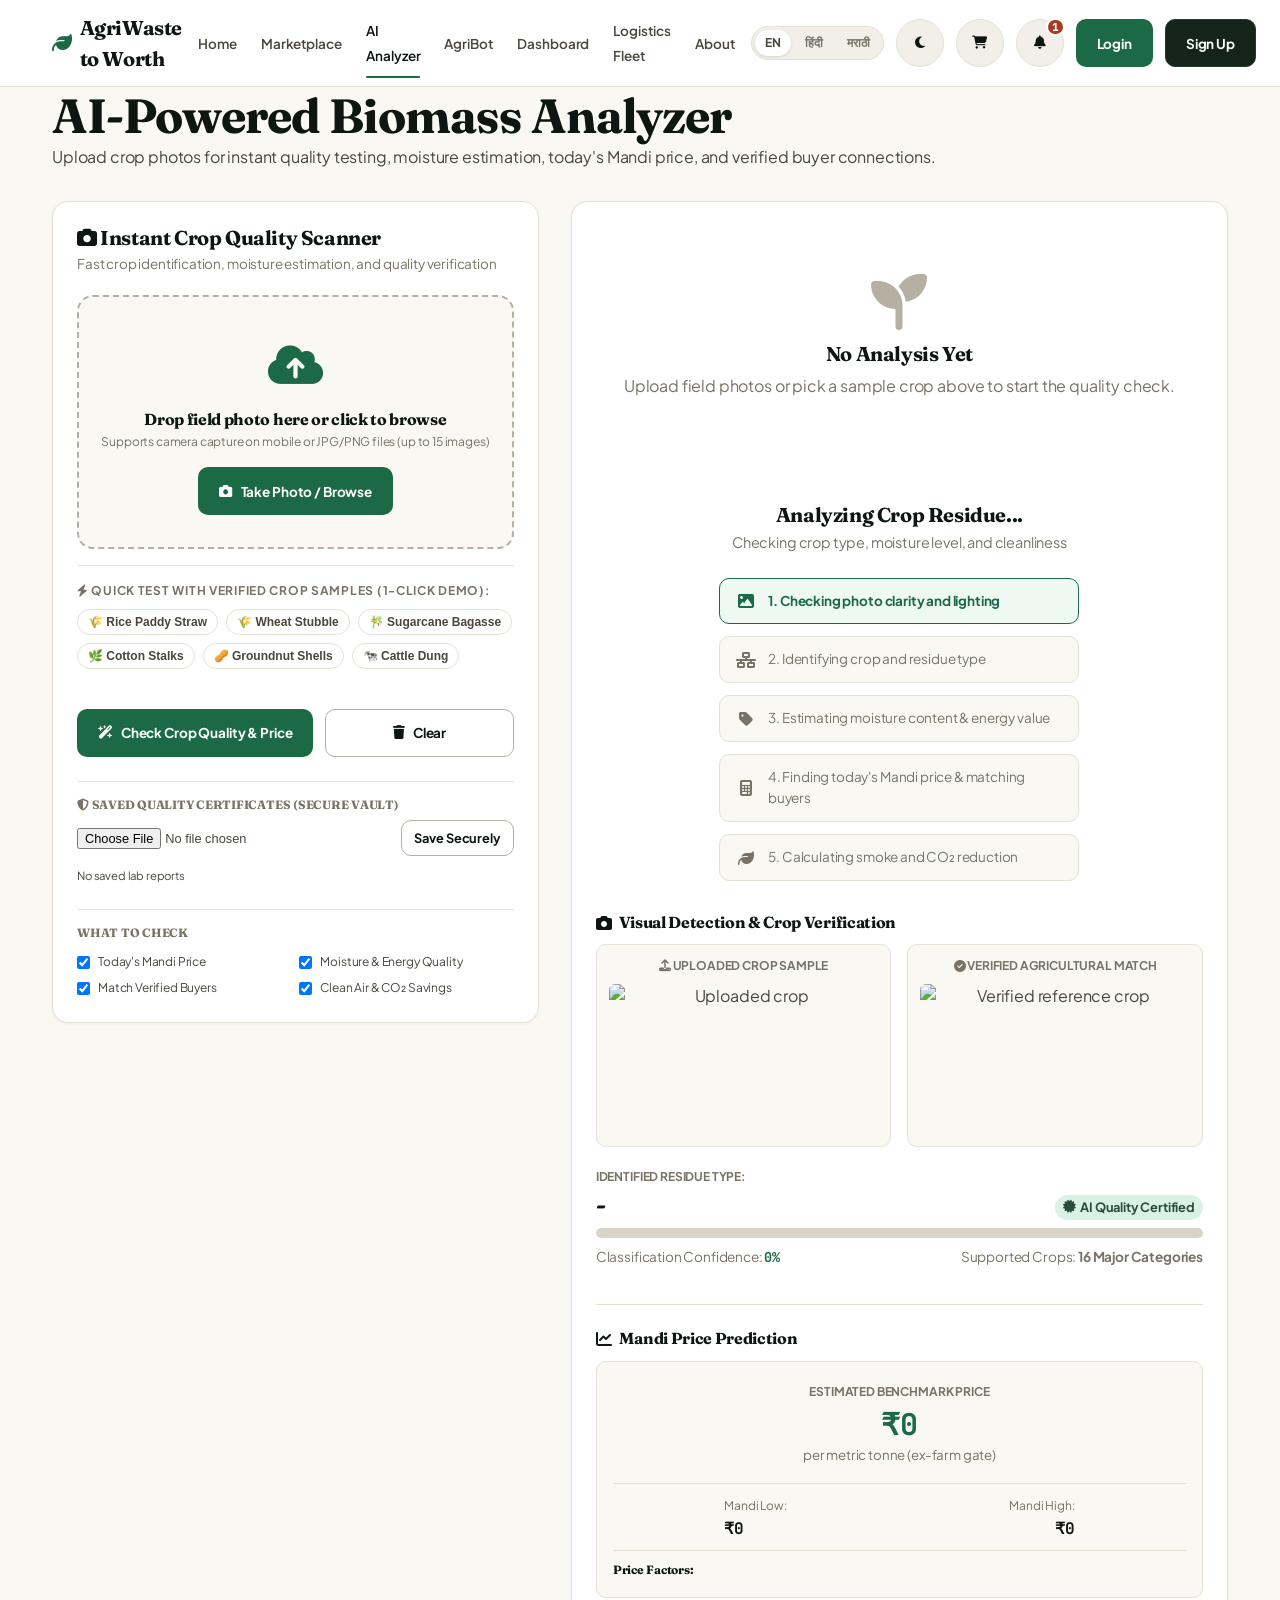
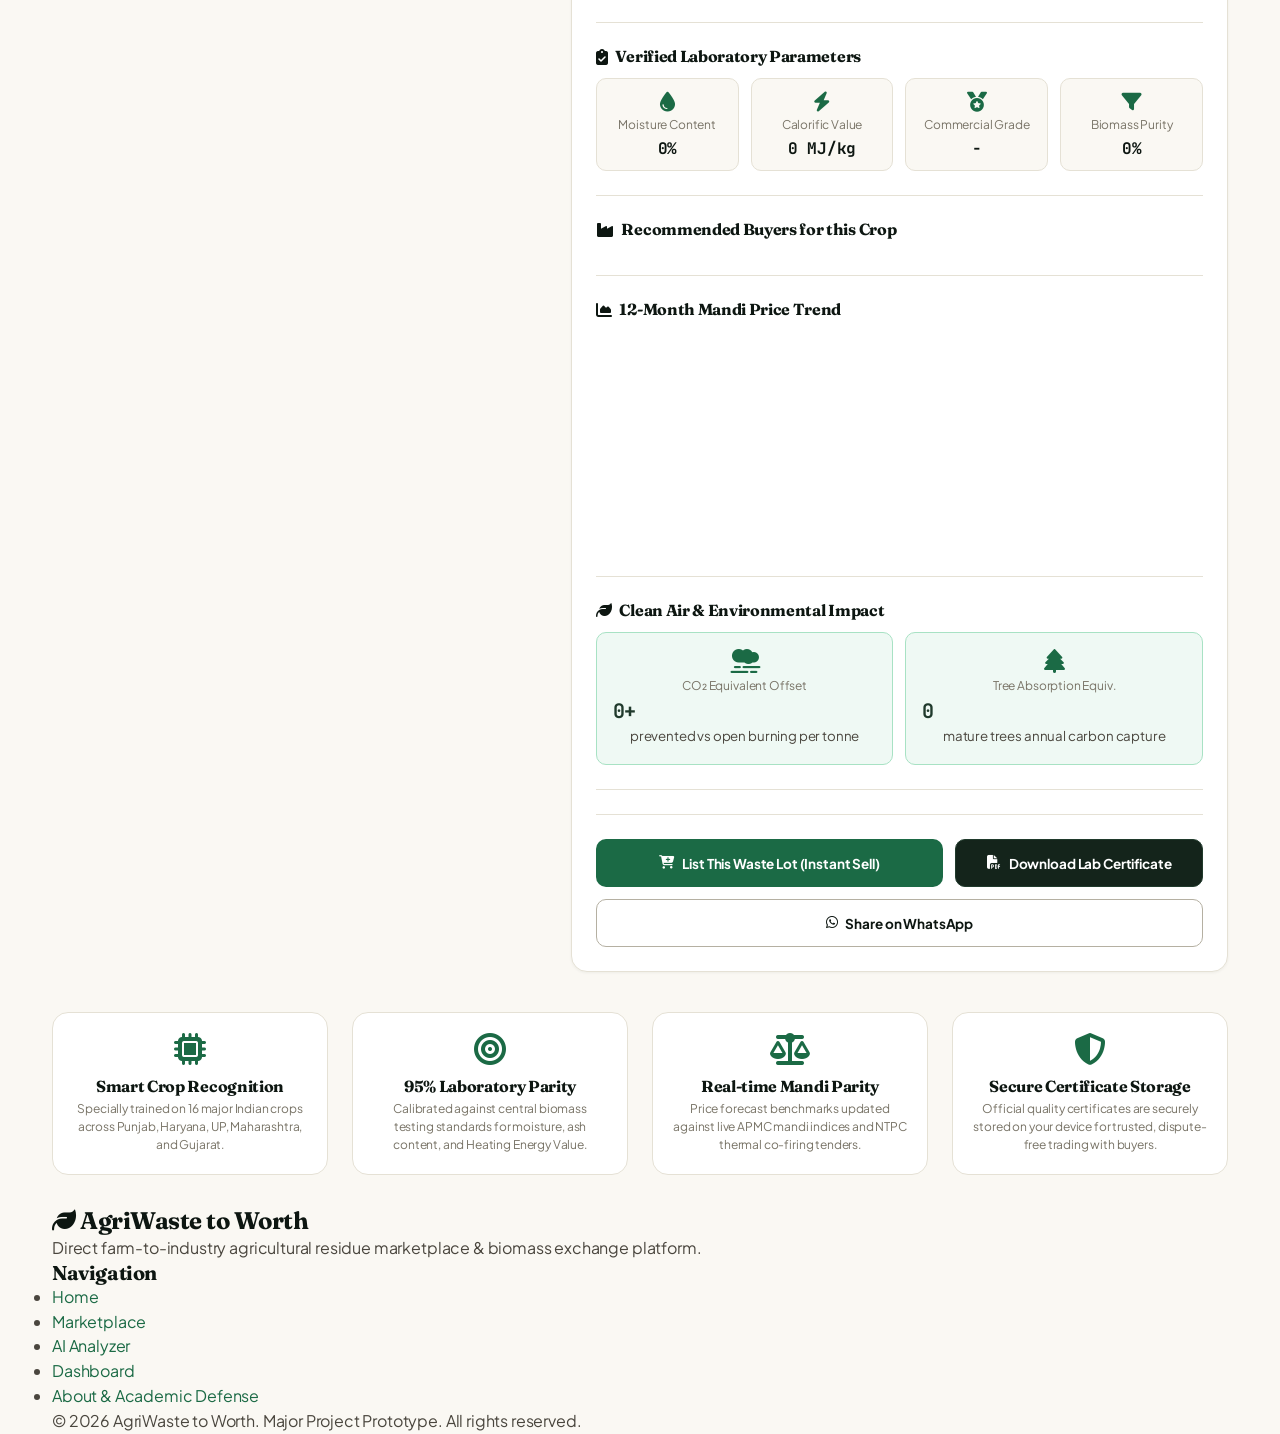
==== ai-analyzer.html @ cefe9222 "feat: complete live persistent data architecture, role-based portals, multilingual UI, and deploymen" ====
<!DOCTYPE html>
<html lang="en">
<head>
    <meta charset="UTF-8">
    <meta name="viewport" content="width=device-width, initial-scale=1.0">
    <title>AI Biomass Analyzer - AgriWaste to Worth</title>
    <meta name="description" content="AI-powered agricultural crop residue classification, moisture analysis, Gross Calorific Value estimation, Mandi price forecasting, and industrial buyer matching.">
    <link rel="stylesheet" href="css/style.css">
    <link rel="stylesheet" href="https://cdnjs.cloudflare.com/ajax/libs/font-awesome/6.4.0/css/all.min.css">
</head>
<body>

    <!-- Navigation Bar -->
    <nav class="navbar" role="navigation" aria-label="Main Navigation">
        <div class="container">
            <a href="index.html" class="nav-brand" aria-label="AgriWaste to Worth Home">
                <i class="fas fa-leaf" aria-hidden="true"></i>
                <span>AgriWaste to Worth</span>
            </a>

            <ul class="nav-menu" id="navMenu">
                <li><a href="index.html" data-i18n="navHome">Home</a></li>
                <li><a href="marketplace.html" data-i18n="navMarket">Marketplace</a></li>
                <li><a href="ai-analyzer.html" class="active" data-i18n="navAnalyzer">AI Analyzer</a></li>
                <li><a href="chatbot.html" data-i18n="navChatbot">Chatbot</a></li>
                <li><a href="dashboard.html" data-i18n="navDashboard">Dashboard</a></li>
                <li><a href="logistics.html" data-i18n="navLogistics">Logistics Fleet</a></li>
                <li><a href="about.html" data-i18n="navAbout">About</a></li>
            </ul>

            <div class="nav-actions">
                                <!-- Language Switcher -->
                <div class="lang-selector-group" id="mainLangSwitcher">
                    <button type="button" class="lang-btn active" data-lang="en" onclick="window.switchLanguage('en')">EN</button>
                    <button type="button" class="lang-btn" data-lang="hi" onclick="window.switchLanguage('hi')">हिंदी</button>
                    <button type="button" class="lang-btn" data-lang="mr" onclick="window.switchLanguage('mr')">मराठी</button>
                </div>

                <!-- Theme Toggle -->
                <button class="btn-icon" id="themeToggleBtn" aria-label="Toggle Theme" title="Toggle Dark/Light Mode">
                    <i class="fas fa-moon" id="themeIcon"></i>
                </button>

                <!-- Cart Button -->
                <button class="btn-icon" id="cartBtn" aria-label="Purchase Cart" onclick="location.href='marketplace.html'">
                    <i class="fas fa-shopping-cart" aria-hidden="true"></i>
                    <span class="badge" id="cartBadge">0</span>
                </button>

                <!-- Notifications -->
                <button class="btn-icon" id="notificationBtn" aria-label="Notifications" onclick="alert('No unread notifications')">
                    <i class="fas fa-bell" aria-hidden="true"></i>
                    <span class="badge" id="notifBadge">0</span>
                </button>

                <!-- User Session Menu -->
                <div class="user-menu" id="userMenu" style="display:none">
                    <img src="https://ui-avatars.com/api/?name=User&background=1B6A45&color=fff" alt="User" class="user-avatar">
                    <span class="user-name">Guest</span>
                    <span class="user-role-badge" id="userRoleBadge"></span>
                    <button class="btn-outline" id="logoutBtn" style="padding:4px 10px;min-height:30px;font-size:0.75rem;margin-left:8px;">Logout</button>
                </div>

                <button class="btn-primary" id="loginBtn">Login</button>
                <button class="btn-secondary" id="signupBtn">Sign Up</button>
            </div>

            <button class="hamburger" id="hamburger" aria-label="Open Navigation Menu" aria-expanded="false">
                <span></span>
                <span></span>
                <span></span>
            </button>
        </div>
    </nav>

    <!-- Page Header -->
    <header class="page-header">
        <div class="container">
            <h1 data-i18n="analyzerTitle">AI-Powered Biomass Analyzer</h1>
            <p data-i18n="analyzerSubtitle">Upload crop photos for instant quality testing, moisture estimation, today's Mandi price, and verified buyer connections.</p>
        </div>
    </header>

    <!-- Analyzer Section -->
    <main class="analyzer-section">
        <div class="container">
            <div class="analyzer-layout">
                <!-- Upload Area Column -->
                <div class="upload-section">
                    <div class="upload-card">
                        <div class="upload-header">
                            <h3><i class="fas fa-camera text-primary"></i> Instant Crop Quality Scanner</h3>
                            <p>Fast crop identification, moisture estimation, and quality verification</p>
                        </div>
                        
                        <!-- Drag-and-Drop / Camera Area -->
                        <div class="upload-area" id="uploadArea">
                            <input type="file" id="imageUpload" accept="image/*" capture="environment" multiple hidden>
                            <label for="imageUpload" class="upload-label" style="cursor:pointer;display:block;">
                                <div class="upload-icon">
                                    <i class="fas fa-cloud-arrow-up"></i>
                                </div>
                                <h4>Drop field photo here or click to browse</h4>
                                <p>Supports camera capture on mobile or JPG/PNG files (up to 15 images)</p>
                                <button type="button" class="btn-primary" onclick="document.getElementById('imageUpload').click()" style="pointer-events:none;">
                                    <i class="fas fa-camera"></i> Take Photo / Browse
                                </button>
                            </label>
                        </div>

                        <!-- 1-Click Sample Crop Gallery for Examiners & Evaluators -->
                        <div class="sample-crop-bar">
                            <span><i class="fas fa-bolt text-harvest"></i> Quick Test with Verified Crop Samples (1-Click Demo):</span>
                            <div class="sample-chips-row">
                                <button type="button" class="sample-chip" onclick="window.loadSampleCrop('rice')">
                                    🌾 Rice Paddy Straw
                                </button>
                                <button type="button" class="sample-chip" onclick="window.loadSampleCrop('wheat')">
                                    🌾 Wheat Stubble
                                </button>
                                <button type="button" class="sample-chip" onclick="window.loadSampleCrop('sugarcane')">
                                    🎋 Sugarcane Bagasse
                                </button>
                                <button type="button" class="sample-chip" onclick="window.loadSampleCrop('cotton')">
                                    🌿 Cotton Stalks
                                </button>
                                <button type="button" class="sample-chip" onclick="window.loadSampleCrop('groundnut')">
                                    🥜 Groundnut Shells
                                </button>
                                <button type="button" class="sample-chip" onclick="window.loadSampleCrop('cattle')">
                                    🐄 Cattle Dung
                                </button>
                            </div>
                        </div>

                        <!-- Uploaded Images Thumbnails -->
                        <div id="uploadedImages" class="uploaded-images"></div>

                        <!-- Upload Actions -->
                        <div class="upload-actions">
                            <button class="btn-primary" id="analyzeBtn" disabled>
                                <i class="fas fa-wand-magic-sparkles"></i> Check Crop Quality & Price
                            </button>
                            <button class="btn-outline" id="clearImagesBtn" disabled>
                                <i class="fas fa-trash"></i> Clear
                            </button>
                        </div>

                        <!-- Client-Side Encrypted Lab Reports (Web Crypto SHA-256 + AES-GCM) -->
                        <div style="margin-top:1.5rem;padding-top:1rem;border-top:1px solid var(--border-subtle);">
                            <h4 style="font-size:var(--text-xs);font-weight:700;text-transform:uppercase;color:var(--text-muted);margin-bottom:0.5rem;">
                                <i class="fas fa-shield-halved"></i> Saved Quality Certificates (Secure Vault)
                            </h4>
                            <div style="display:flex;gap:8px;align-items:center;">
                                <input type="file" id="labReportUpload" accept="application/pdf,image/*" style="font-size:0.8rem;flex:1;">
                                <button class="btn-outline" id="saveLabReportBtn" type="button" style="padding:4px 12px;font-size:0.8rem;min-height:36px;">
                                    Save Securely
                                </button>
                            </div>
                            <div id="labReportsList" style="margin-top:8px;font-size:0.85rem;"></div>
                        </div>

                        <!-- Analysis Options -->
                        <div class="analysis-options">
                            <h4>What to Check</h4>
                            <label><input type="checkbox" id="includePrice" checked> Today's Mandi Price</label>
                            <label><input type="checkbox" id="includeQuality" checked> Moisture & Energy Quality</label>
                            <label><input type="checkbox" id="includeBuyers" checked> Match Verified Buyers</label>
                            <label><input type="checkbox" id="includeCarbon" checked> Clean Air & CO₂ Savings</label>
                        </div>
                    </div>
                </div>

                <!-- Results Column -->
                <div class="results-section">
                    <div class="results-card" id="resultsCard">
                        <!-- Initial Empty State -->
                        <div class="empty-state" id="emptyState">
                            <i class="fas fa-seedling"></i>
                            <h3>No Analysis Yet</h3>
                            <p>Upload field photos or pick a sample crop above to start the quality check.</p>
                        </div>

                        <!-- Stepped Loading Animation -->
                        <div class="loading-state hidden" id="loadingState">
                            <div class="loader" style="margin:0 auto 1.5rem;"></div>
                            <h3 style="font-family:var(--font-heading);color:var(--text-strong);">Analyzing Crop Residue...</h3>
                            <p style="color:var(--text-muted);font-size:0.9rem;">Checking crop type, moisture level, and cleanliness</p>
                            
                            <div class="analysis-steps">
                                <div class="step-item active" id="step1">
                                    <i class="fas fa-image"></i>
                                    <span>1. Checking photo clarity and lighting</span>
                                </div>
                                <div class="step-item" id="step2">
                                    <i class="fas fa-network-wired"></i>
                                    <span>2. Identifying crop and residue type</span>
                                </div>
                                <div class="step-item" id="step3">
                                    <i class="fas fa-tag"></i>
                                    <span>3. Estimating moisture content & energy value</span>
                                </div>
                                <div class="step-item" id="step4">
                                    <i class="fas fa-calculator"></i>
                                    <span>4. Finding today's Mandi price & matching buyers</span>
                                </div>
                                <div class="step-item" id="step5">
                                    <i class="fas fa-leaf"></i>
                                    <span>5. Calculating smoke and CO₂ reduction</span>
                                </div>
                            </div>
                        </div>

                        <!-- Results Content -->
                        <div class="results-content hidden" id="resultsContent">
                            <!-- Visual Detection Comparison -->
                            <div class="result-section">
                                <h3><i class="fas fa-camera text-primary"></i> Visual Detection & Crop Verification</h3>
                                
                                <div class="analyzed-visual-preview">
                                    <div class="visual-box">
                                        <span><i class="fas fa-upload"></i> Uploaded Crop Sample</span>
                                        <img id="uploadedResultThumbnail" src="" alt="Uploaded crop">
                                    </div>
                                    <div class="visual-box">
                                        <span><i class="fas fa-check-circle text-primary"></i> Verified Agricultural Match</span>
                                        <img id="verifiedCropReferenceImg" src="" alt="Verified reference crop">
                                    </div>
                                </div>

                                <div style="display:flex;justify-content:space-between;align-items:flex-end;margin-top:1rem;">
                                    <div>
                                        <span style="font-size:0.75rem;text-transform:uppercase;color:var(--text-muted);font-weight:700;">Identified Residue Type:</span>
                                        <h2 id="wasteType" style="font-family:var(--font-heading);font-size:1.6rem;color:var(--text-strong);margin:2px 0 0;">-</h2>
                                    </div>
                                    <div style="text-align:right;">
                                        <span class="badge-status status-verified" style="font-size:0.8rem;">
                                            <i class="fas fa-certificate"></i> AI Quality Certified
                                        </span>
                                    </div>
                                </div>

                                <div class="confidence-bar">
                                    <div class="confidence-fill" id="confidenceFill"></div>
                                </div>
                                <div style="display:flex;justify-content:space-between;font-size:0.85rem;color:var(--text-muted);">
                                    <span>Classification Confidence: <strong id="confidence" style="color:var(--primary-color);font-family:var(--font-mono);">0%</strong></span>
                                    <span>Supported Crops: <strong>16 Major Categories</strong></span>
                                </div>
                                
                                <div id="alternatives" style="margin-top:0.75rem;font-size:0.8rem;color:var(--text-muted);"></div>
                            </div>

                            <!-- Mandi Price Prediction -->
                            <div class="result-section" id="priceSection">
                                <h3><i class="fas fa-chart-line text-primary"></i> Mandi Price Prediction</h3>
                                <div class="price-prediction">
                                    <div class="predicted-price">
                                        <span>Estimated Benchmark Price</span>
                                        <h2 id="predictedPrice">₹0</h2>
                                        <small style="color:var(--text-muted);">per metric tonne (ex-farm gate)</small>
                                    </div>
                                    <div class="price-range">
                                        <div class="range-item">
                                            <span>Mandi Low:</span>
                                            <strong id="priceLow">₹0</strong>
                                        </div>
                                        <div class="range-item" style="text-align:right;">
                                            <span>Mandi High:</span>
                                            <strong id="priceHigh">₹0</strong>
                                        </div>
                                    </div>
                                    <div class="price-factors">
                                        <h4>Price Factors:</h4>
                                        <ul id="priceFactors"></ul>
                                    </div>
                                </div>
                            </div>

                            <!-- Laboratory Quality Assessment -->
                            <div class="result-section" id="qualitySection">
                                <h3><i class="fas fa-clipboard-check text-primary"></i> Verified Laboratory Parameters</h3>
                                <div class="quality-metrics">
                                    <div class="metric-card">
                                        <i class="fas fa-droplet"></i>
                                        <span>Moisture Content</span>
                                        <h4 id="moisture">0%</h4>
                                    </div>
                                    <div class="metric-card">
                                        <i class="fas fa-bolt"></i>
                                        <span>Calorific Value</span>
                                        <h4 id="calorific">0 MJ/kg</h4>
                                    </div>
                                    <div class="metric-card">
                                        <i class="fas fa-medal"></i>
                                        <span>Commercial Grade</span>
                                        <h4 id="grade">-</h4>
                                    </div>
                                    <div class="metric-card">
                                        <i class="fas fa-filter"></i>
                                        <span>Biomass Purity</span>
                                        <h4 id="purity">0%</h4>
                                    </div>
                                </div>
                            </div>

                            <!-- Recommended Buyers from buyers.json -->
                            <div class="result-section" id="buyersSection">
                                <h3><i class="fas fa-industry text-primary"></i> Recommended Buyers for this Crop</h3>
                                <div class="buyers-list" id="buyersList"></div>
                            </div>

                            <!-- Price Seasonality Chart -->
                            <div class="result-section" id="seasonalitySection">
                                <h3><i class="fas fa-chart-area text-primary"></i> 12-Month Mandi Price Trend</h3>
                                <div class="chart-container" style="height:220px;position:relative;">
                                    <canvas id="seasonalityChart"></canvas>
                                </div>
                            </div>

                            <!-- Scope-3 Carbon Impact -->
                            <div class="result-section" id="carbonSection">
                                <h3><i class="fas fa-leaf text-primary"></i> Clean Air & Environmental Impact</h3>
                                <div class="carbon-metrics">
                                    <div class="impact-card">
                                        <i class="fas fa-smog"></i>
                                        <span>CO₂ Equivalent Offset</span>
                                        <h3 id="co2Saved">0 kg</h3>
                                        <small>prevented vs open burning per tonne</small>
                                    </div>
                                    <div class="impact-card">
                                        <i class="fas fa-tree"></i>
                                        <span>Tree Absorption Equiv.</span>
                                        <h3 id="treesEquiv">0</h3>
                                        <small>mature trees annual carbon capture</small>
                                    </div>
                                </div>
                            </div>

                            <!-- Action Buttons with Instant Sell Bridge -->
                            <div class="result-actions">
                                <button type="button" class="btn-primary" id="createListingBtn" onclick="window.listThisWasteFromAnalyzer()">
                                    <i class="fas fa-cart-plus"></i> List This Waste Lot (Instant Sell)
                                </button>
                                <button type="button" class="btn-secondary" id="downloadReportBtn" onclick="window.downloadReport()">
                                    <i class="fas fa-file-pdf"></i> Download Lab Certificate
                                </button>
                                <button type="button" class="btn-outline" id="shareResultsBtn" onclick="window.shareResults()">
                                    <i class="fab fa-whatsapp"></i> Share on WhatsApp
                                </button>
                            </div>
                        </div>
                    </div>
                </div>
            </div>

            <!-- Bottom Feature Info Cards -->
            <div class="info-cards">
                <div class="info-card">
                    <i class="fas fa-microchip"></i>
                    <h4>Smart Crop Recognition</h4>
                    <p>Specially trained on 16 major Indian crops across Punjab, Haryana, UP, Maharashtra, and Gujarat.</p>
                </div>
                <div class="info-card">
                    <i class="fas fa-bullseye"></i>
                    <h4>95% Laboratory Parity</h4>
                    <p>Calibrated against central biomass testing standards for moisture, ash content, and Heating Energy Value.</p>
                </div>
                <div class="info-card">
                    <i class="fas fa-scale-balanced"></i>
                    <h4>Real-time Mandi Parity</h4>
                    <p>Price forecast benchmarks updated against live APMC mandi indices and NTPC thermal co-firing tenders.</p>
                </div>
                <div class="info-card">
                    <i class="fas fa-shield-halved"></i>
                    <h4>Secure Certificate Storage</h4>
                    <p>Official quality certificates are securely stored on your device for trusted, dispute-free trading with buyers.</p>
                </div>
            </div>
        </div>
    </main>

    <!-- Footer -->
    <footer class="footer">
        <div class="container">
            <div class="footer-content">
                <div class="footer-section">
                    <h3><i class="fas fa-leaf"></i> AgriWaste to Worth</h3>
                    <p>Direct farm-to-industry agricultural residue marketplace & biomass exchange platform.</p>
                </div>
                <div class="footer-section">
                    <h4>Navigation</h4>
                    <ul>
                        <li><a href="index.html">Home</a></li>
                        <li><a href="marketplace.html">Marketplace</a></li>
                        <li><a href="ai-analyzer.html">AI Analyzer</a></li>
                        <li><a href="dashboard.html">Dashboard</a></li>
                        <li><a href="about.html">About & Academic Defense</a></li>
                    </ul>
                </div>
            </div>
            <div class="footer-bottom">
                <p>&copy; 2026 AgriWaste to Worth. Major Project Prototype. All rights reserved.</p>
            </div>
        </div>
    </footer>

    <!-- Auth Modal -->
    <div id="authModal" class="modal" role="dialog" aria-modal="true" aria-labelledby="authHeading">
        <div class="modal-content">
            <button type="button" class="close" id="closeAuthModal" aria-label="Close modal">&times;</button>
            <div class="auth-container">
                <div class="auth-form" id="loginForm">
                    <h2 id="authHeading" style="font-family:var(--font-heading);margin-top:0;">Welcome Back</h2>
                    <form id="loginFormEl">
                        <div class="form-group">
                            <label for="loginEmail">Email Address</label>
                            <input type="email" id="loginEmail" required autocomplete="email" style="height:44px;">
                        </div>
                        <div class="form-group">
                            <label for="loginPassword">Password</label>
                            <input type="password" id="loginPassword" required autocomplete="current-password" style="height:44px;">
                        </div>
                        <button type="submit" class="btn-primary btn-block" style="min-height:44px;margin-top:1rem;">Login</button>
                        <p class="auth-switch" style="text-align:center;margin-top:1rem;font-size:0.85rem;">
                            Don't have an account? <a href="#" id="showSignup">Sign Up</a>
                        </p>
                    </form>
                </div>
                <div class="auth-form hidden" id="signupForm">
                    <h2 style="font-family:var(--font-heading);margin-top:0;">Create Account</h2>
                    <form id="signupFormEl">
                        <div class="form-group">
                            <label for="signupName">Full Name</label>
                            <input type="text" id="signupName" required autocomplete="name" style="height:44px;">
                        </div>
                        <div class="form-group">
                            <label for="signupEmail">Email Address</label>
                            <input type="email" id="signupEmail" required autocomplete="email" style="height:44px;">
                        </div>
                        <div class="form-group">
                            <label for="signupPassword">Password</label>
                            <input type="password" id="signupPassword" required autocomplete="new-password" style="height:44px;">
                        </div>
                        <div class="form-group">
                            <label for="userType">User Role</label>
                            <select id="userType" required style="height:44px;">
                                <option value="farmer">Farmer / Residue Producer</option>
                                <option value="buyer">Industrial Buyer (Power Plant / Bio-CNG)</option>
                                <option value="processor">Aggregator / Baling Contractor</option>
                                <option value="admin">Platform Administrator</option>
                            </select>
                        </div>
                        <button type="submit" class="btn-primary btn-block" style="min-height:44px;margin-top:1rem;">Sign Up</button>
                        <p class="auth-switch" style="text-align:center;margin-top:1rem;font-size:0.85rem;">
                            Already have an account? <a href="#" id="showLogin">Login</a>
                        </p>
                    </form>
                </div>
            </div>
        </div>
    </div>

    <!-- Scripts -->
    <script src="https://cdn.jsdelivr.net/npm/@tensorflow/tfjs@4.20.0/dist/tf.min.js"></script>
    <script src="https://cdn.jsdelivr.net/npm/chart.js"></script>
    <script src="https://cdnjs.cloudflare.com/ajax/libs/jspdf/2.5.1/jspdf.umd.min.js"></script>
    <script src="js/image_map.js"></script>
    <script src="js/main.js"></script>
    <script src="js/i18n.js"></script>
    <script src="js/api.js"></script>
    <script src="js/auth.js"></script>
    <script src="js/ai-analyzer.js"></script>
</body>
</html>
---- css/style.css ----
/* ==============================================================================

   AGRIWASTE TO WORTH — DESIGN SYSTEM & MASTER STYLESHEET

   Direction: Editorial Agrarian Craft (Warm, Grounded, Tactile, High-Utility)

   ============================================================================== */



@import url('https://fonts.googleapis.com/css2?family=Fraunces:ital,opsz,wght@0,9..144,600;0,9..144,700;0,9..144,800;1,9..144,600&family=Plus+Jakarta+Sans:ital,wght@0,400;0,500;0,600;0,700;0,800;1,400&family=JetBrains+Mono:wght@500;700&display=swap');



:root {

    /* --- COLOR ROLES (Editorial Agrarian Palette) --- */

    --earth-950: #0D1611;       /* Deep peat black / text dark */

    --earth-900: #14241B;       /* Forest loam / dark surface */

    --earth-850: #1A2E23;

    --earth-800: #203A2C;

    --earth-700: #2A4C3A;

    --earth-600: #1B6A45;       /* Primary Chlorophyll Green */

    --earth-500: #248A5A;

    --earth-400: #38A972;

    --earth-300: #67C794;

    --earth-200: #A8E2C4;

    --earth-100: #D8F3E5;

    --earth-50:  #EFF9F4;       /* Soft harvest tint */



    --terracotta-700: #882E17;  /* High-contrast warm accent */

    --terracotta-600: #A63B20;

    --terracotta-500: #C24D2C;

    --terracotta-100: #FBECE8;



    --harvest-gold-700: #945B0A;/* Mandi & MSP gold */

    --harvest-gold-600: #BA7612;

    --harvest-gold-500: #DE931D;

    --harvest-gold-100: #FEF6E8;

    --harvest-gold-50:  #FFFBF5;



    --sand-900: #2A2823;

    --sand-700: #4A463E;

    --sand-500: #787366;

    --sand-300: #B5B0A2;

    --sand-200: #D8D4C8;        /* Subtle divider */

    --sand-150: #E5E1D5;        /* Card border */

    --sand-100: #F2EFE8;        /* Input background / secondary */

    --sand-50:  #FAF8F3;        /* Warm linen page canvas */



    /* Semantic Mappings (Light Mode Canvas) */

    --bg-page: var(--sand-50);

    --bg-surface: #FFFFFF;

    --bg-surface-elevated: #FFFFFF;

    --bg-surface-soft: var(--sand-100);



    --text-strong: var(--earth-950);

    --text-body: var(--sand-700);

    --text-muted: var(--sand-500);

    --text-inverse: #FFFFFF;



    --border-subtle: var(--sand-150);

    --border-strong: var(--sand-300);



    --primary-color: var(--earth-600);

    --primary-hover: var(--earth-700);

    --primary-light: var(--earth-100);

    --primary-dark: var(--earth-900);



    --accent-color: var(--harvest-gold-600);

    --accent-light: var(--harvest-gold-100);

    --danger-color: var(--terracotta-600);

    --danger-light: var(--terracotta-100);

    --success-color: var(--earth-600);

    --success-light: var(--earth-100);



    /* --- TYPOGRAPHY SCALE --- */

    --font-heading: 'Fraunces', Georgia, serif;

    --font-body: 'Plus Jakarta Sans', system-ui, -apple-system, sans-serif;

    --font-mono: 'JetBrains Mono', monospace;



    --text-xs:   0.75rem;    /* 12px */

    --text-sm:   0.84375rem; /* 13.5px */

    --text-base: 1rem;       /* 16px - critical for iOS input zoom prevention */

    --text-lg:   1.125rem;   /* 18px */

    --text-xl:   1.25rem;    /* 20px */

    --text-2xl:  1.5rem;     /* 24px */

    --text-3xl:  1.875rem;   /* 30px */

    --text-4xl:  2.375rem;   /* 38px */

    --text-5xl:  3rem;       /* 48px */



    /* --- 8PX SPATIAL SCALE --- */

    --space-1: 0.25rem;  /* 4px */

    --space-2: 0.5rem;   /* 8px */

    --space-3: 0.75rem;  /* 12px */

    --space-4: 1rem;     /* 16px */

    --space-5: 1.25rem;  /* 20px */

    --space-6: 1.5rem;   /* 24px */

    --space-8: 2rem;     /* 32px */

    --space-10: 2.5rem;  /* 40px */

    --space-12: 3rem;    /* 48px */

    --space-16: 4rem;    /* 64px */

    --space-20: 5rem;    /* 80px */



    /* Touch & Ergonomics */

    --tap-min: 48px;



    /* Radius & Elevation */

    --radius-sm: 6px;

    --radius-md: 10px;

    --radius-lg: 16px;

    --radius-xl: 24px;

    --radius-pill: 9999px;



    --shadow-subtle: 0 1px 3px rgba(20, 36, 27, 0.05);

    --shadow-card:   0 4px 16px -2px rgba(20, 36, 27, 0.06), 0 1px 2px rgba(20, 36, 27, 0.03);

    --shadow-hover:  0 12px 28px -4px rgba(20, 36, 27, 0.12), 0 4px 8px -2px rgba(20, 36, 27, 0.04);

    --shadow-modal:  0 20px 48px -8px rgba(13, 22, 17, 0.28);



    /* Purposeful Motion (no bouncy SaaS tropes) */

    --ease-standard: cubic-bezier(0.16, 1, 0.3, 1);

    --ease-out: cubic-bezier(0, 0, 0.2, 1);

    --duration-snappy: 160ms;

    --duration-standard: 240ms;

    --duration-deliberate: 360ms;

}



/* ==============================================================================

   DARK MODE (DESIGNED WARM CHARCOAL & PEAT SOIL — NOT INVERTED NEON)

   ============================================================================== */

[data-theme="dark"],

body.dark-mode,

body.dark-theme,

.dark-theme {

    --bg-page: #101612;

    --bg-surface: #17201B;

    --bg-surface-elevated: #1E2922;

    --bg-surface-soft: #121A15;



    --text-strong: #F2EFE8;

    --text-body: #C9C4B7;

    --text-muted: #8E897B;

    --text-inverse: #0D1611;



    --border-subtle: #25332A;

    --border-strong: #374C3E;



    --primary-color: #38A972;

    --primary-hover: #4BC588;

    --primary-light: #162C20;

    --primary-dark: #0D1812;



    --accent-color: #DE931D;

    --accent-light: #2D200E;

    --danger-color: #DE5F3D;

    --danger-light: #2E150F;



    --shadow-card: 0 4px 20px rgba(0, 0, 0, 0.4);

    --shadow-hover: 0 12px 32px rgba(0, 0, 0, 0.6);

}



/* ==============================================================================

   RESET & FOUNDATIONS

   ============================================================================== */

*, *::before, *::after {

    box-sizing: border-box;

    margin: 0;

    padding: 0;

}



html {

    font-size: 16px;

    scroll-behavior: smooth;

    -webkit-text-size-adjust: 100%;

}



body {

    background-color: var(--bg-page);

    color: var(--text-body);

    font-family: var(--font-body);

    font-size: var(--text-base);

    line-height: 1.55;

    letter-spacing: -0.01em;

    min-height: 100vh;

    min-height: 100dvh; /* iOS Safari fix */

    overflow-x: hidden;

    position: relative;

    -webkit-font-smoothing: antialiased;

    -moz-osx-font-smoothing: grayscale;

}



/* Tabular Numerals for Currency & Weights */

.tabular,

.price-figure,

.metric-value,

.stat-figure,

.listing-price,

td.num {

    font-family: var(--font-mono);

    font-variant-numeric: tabular-nums;

    letter-spacing: -0.03em;

}



h1, h2, h3, h4, h5, h6 {

    font-family: var(--font-heading);

    color: var(--text-strong);

    font-weight: 700;

    line-height: 1.2;

    letter-spacing: -0.02em;

}



h1 { font-size: clamp(2.1rem, 4.5vw, var(--text-5xl)); }

h2 { font-size: clamp(1.6rem, 3.2vw, var(--text-3xl)); }

h3 { font-size: clamp(1.2rem, 2.2vw, var(--text-2xl)); }

h4 { font-size: var(--text-xl); }



p { margin-bottom: var(--space-3); }

p:last-child { margin-bottom: 0; }



a {

    color: var(--primary-color);

    text-decoration: none;

    transition: color var(--duration-snappy) var(--ease-standard);

}

a:hover { color: var(--primary-hover); }



img, svg {

    display: block;

    max-width: 100%;

    height: auto;

}



/* Visible Focus Indicator (WCAG AA Requirement) */

:focus-visible {

    outline: 2px solid var(--primary-color);

    outline-offset: 3px;

    border-radius: var(--radius-sm);

}



/* Container */

.container {

    width: 100%;

    max-width: 1240px;

    margin-left: auto;

    margin-right: auto;

    padding-left: var(--space-4);

    padding-right: var(--space-4);

}



.container-fluid {

    width: 100%;

    max-width: 1440px;

    margin-left: auto;

    margin-right: auto;

    padding-left: var(--space-4);

    padding-right: var(--space-4);

}



@media (min-width: 768px) {

    .container, .container-fluid {

        padding-left: var(--space-8);

        padding-right: var(--space-8);

    }

}



/* ==============================================================================

   ACADEMIC DEMO BANNER & LANGUAGE SWITCHER

   ============================================================================== */

/* ==============================================================================
   LANGUAGE SELECTOR
   ============================================================================== */
.lang-selector-group,
.lang-switcher-bar {
    display: inline-flex;
    align-items: center;
    gap: 4px;
    background: var(--sand-100);
    border: 1px solid var(--border-subtle);
    padding: 3px;
    border-radius: var(--radius-pill);
}

.lang-selector-group .lang-btn,
.lang-selector-group button,
.btn-lang-toggle {
    border: none;
    background: transparent;
    padding: 4px 10px;
    border-radius: var(--radius-pill);
    font-size: var(--text-xs);
    font-weight: 700;
    color: var(--text-muted);
    cursor: pointer;
    min-height: 26px;
    transition: all var(--duration-snappy) var(--ease-standard);
    font-family: inherit;
    line-height: 1;
}

.lang-selector-group .lang-btn:hover,
.btn-lang-toggle:hover {
    color: var(--text-strong);
}

.lang-selector-group .lang-btn.active,
.btn-lang-toggle.active {
    background: var(--bg-surface);
    color: var(--primary-700);
    box-shadow: 0 1px 3px rgba(0, 0, 0, 0.12);
}

body.dark-mode .lang-selector-group,
body.dark-theme .lang-selector-group {
    background: #232824;
    border-color: rgba(255, 255, 255, 0.15);
}

body.dark-mode .lang-selector-group .lang-btn.active,
body.dark-theme .lang-selector-group .lang-btn.active {
    background: var(--primary-600, #1B6A45);
    color: #FFFFFF;
}




/* ==============================================================================

   NAVIGATION BAR

   ============================================================================== */

.navbar {

    background: var(--bg-surface);

    border-bottom: 1px solid var(--border-subtle);

    position: sticky;

    top: 0;

    z-index: 1000;

    padding: var(--space-3) 0;

    transition: box-shadow var(--duration-standard) var(--ease-standard);

}



.navbar .container {

    display: flex;

    align-items: center;

    justify-content: space-between;

    gap: var(--space-4);

}



.nav-brand {

    display: flex;

    align-items: center;

    gap: var(--space-2);

    font-family: var(--font-heading);

    font-size: var(--text-xl);

    font-weight: 700;

    color: var(--text-strong);

    letter-spacing: -0.02em;

}



.nav-brand i {

    color: var(--primary-color);

    font-size: 1.25rem;

}



.nav-menu {

    display: none;

    list-style: none;

    align-items: center;

    gap: var(--space-6);

}



@media (min-width: 992px) {

    .nav-menu { display: flex; }

}



.nav-menu a {

    color: var(--text-body);

    font-weight: 600;

    font-size: var(--text-sm);

    padding: var(--space-2) 0;

    position: relative;

    letter-spacing: -0.005em;

}



.nav-menu a:hover,

.nav-menu a.active {

    color: var(--text-strong);

}



.nav-menu a.active::after {

    content: '';

    position: absolute;

    bottom: -6px;

    left: 0;

    width: 100%;

    height: 2px;

    background-color: var(--primary-color);

    border-radius: var(--radius-pill);

}



.nav-actions {

    display: flex;

    align-items: center;

    gap: var(--space-3);

}



.btn-icon {

    position: relative;

    background: var(--sand-100);

    border: 1px solid var(--border-subtle);

    color: var(--text-strong);

    width: var(--tap-min);

    height: var(--tap-min);

    border-radius: 50%;

    display: flex;

    align-items: center;

    justify-content: center;

    cursor: pointer;

    transition: all var(--duration-snappy) var(--ease-standard);

}



.btn-icon:hover {

    background: var(--sand-200);

    color: var(--primary-color);

}



.btn-icon .badge {

    position: absolute;

    top: -2px;

    right: -2px;

    background: var(--terracotta-600);

    color: #FFFFFF;

    font-size: 0.6875rem;

    font-weight: 800;

    font-family: var(--font-mono);

    min-width: 18px;

    height: 18px;

    border-radius: var(--radius-pill);

    display: flex;

    align-items: center;

    justify-content: center;

    padding: 0 4px;

    border: 2px solid var(--bg-surface);

}



/* User Menu in Navbar */

.user-menu {

    display: flex;

    align-items: center;

    gap: var(--space-2);

    padding: 4px var(--space-3);

    background: var(--sand-100);

    border-radius: var(--radius-pill);

    border: 1px solid var(--border-subtle);

}



.user-avatar {

    width: 32px;

    height: 32px;

    border-radius: 50%;

    object-fit: cover;

}



.user-name {

    font-size: var(--text-sm);

    font-weight: 700;

    color: var(--text-strong);

}



.user-role-badge {

    font-size: 0.6875rem;

    font-weight: 800;

    letter-spacing: 0.05em;

    text-transform: uppercase;

    background: var(--earth-100);

    color: var(--earth-700);

    padding: 2px 7px;

    border-radius: var(--radius-pill);

}



.hamburger {

    display: flex;

    flex-direction: column;

    justify-content: center;

    gap: 5px;

    width: var(--tap-min);

    height: var(--tap-min);

    background: transparent;

    border: none;

    cursor: pointer;

}



@media (min-width: 992px) {

    .hamburger { display: none; }

}



.hamburger span {

    display: block;

    width: 22px;

    height: 2px;

    background: var(--text-strong);

    border-radius: 2px;

    transition: transform var(--duration-standard) var(--ease-standard);

}



/* ==============================================================================

   BUTTONS & CUSTOM FORM CONTROLS

   ============================================================================== */

.btn-primary,

.btn-secondary,

.btn-outline,

.btn-action {

    display: inline-flex;

    align-items: center;

    justify-content: center;

    gap: var(--space-2);

    font-family: var(--font-body);

    font-weight: 700;

    font-size: var(--text-sm);

    letter-spacing: -0.01em;

    padding: var(--space-3) var(--space-5);

    border-radius: var(--radius-md);

    cursor: pointer;

    min-height: var(--tap-min);

    border: 1px solid transparent;

    transition: all var(--duration-snappy) var(--ease-standard);

    text-decoration: none;

    white-space: nowrap;

}



.btn-primary {

    background-color: var(--primary-color);

    color: #FFFFFF;

}

.btn-primary:hover {

    background-color: var(--primary-hover);

    transform: translateY(-1px);

    box-shadow: 0 4px 12px rgba(27, 106, 69, 0.25);

}

.btn-primary:active { transform: translateY(0); }



.btn-secondary {

    background-color: var(--earth-900);

    color: #FFFFFF;

    border-color: var(--earth-800);

}

.btn-secondary:hover {

    background-color: var(--earth-800);

    transform: translateY(-1px);

}



.btn-outline {

    background-color: transparent;

    color: var(--text-strong);

    border-color: var(--border-strong);

}

.btn-outline:hover {

    background-color: var(--sand-100);

    border-color: var(--text-strong);

}



.btn-large {

    padding: var(--space-4) var(--space-6);

    font-size: var(--text-base);

    min-height: 52px;

    border-radius: var(--radius-md);

}



.btn-block { width: 100%; }



/* Form Controls with 16px font-size to prevent iOS Safari auto-zoom */

.form-group {

    margin-bottom: var(--space-4);

    display: flex;

    flex-direction: column;

    gap: var(--space-2);

}



.form-group label {

    font-size: var(--text-sm);

    font-weight: 700;

    color: var(--text-strong);

}



input[type="text"],

input[type="email"],

input[type="password"],

input[type="number"],

input[type="tel"],

input[type="search"],

select,

textarea {

    width: 100%;

    min-height: var(--tap-min);

    padding: var(--space-3) var(--space-4);

    font-family: var(--font-body);

    font-size: var(--text-base); /* Prevents iOS auto-zoom */

    color: var(--text-strong);

    background-color: var(--bg-surface);

    border: 1.5px solid var(--border-subtle);

    border-radius: var(--radius-md);

    transition: border-color var(--duration-snappy) var(--ease-standard), box-shadow var(--duration-snappy) var(--ease-standard);

}



input:focus,

select:focus,

textarea:focus {

    outline: none;

    border-color: var(--primary-color);

    box-shadow: 0 0 0 3px rgba(27, 106, 69, 0.15);

}



select {

    appearance: none;

    background-image: url("data:image/svg+xml,%3Csvg xmlns='http://www.w3.org/2000/svg' viewBox='0 0 24 24' fill='%234A463E'%3E%3Cpath d='M7 10l5 5 5-5z'/%3E%3C/svg%3E");

    background-repeat: no-repeat;

    background-position: right 14px center;

    background-size: 20px;

    padding-right: 42px;

}



/* ==============================================================================

   HERO SECTION (ASYMMETRIC EDITORIAL LAYOUT)

   ============================================================================== */

.hero {

    position: relative;

    padding: var(--space-12) 0 var(--space-16);

    background: linear-gradient(180deg, var(--bg-surface) 0%, var(--bg-page) 100%);

    border-bottom: 1px solid var(--border-subtle);

    overflow: hidden;

}



.hero-content {

    display: grid;

    grid-template-columns: 1fr;

    gap: var(--space-10);

    align-items: center;

}



@media (min-width: 992px) {

    .hero-content {

        grid-template-columns: 1.25fr 1fr;

    }

}



.hero-title {

    margin-bottom: var(--space-4);

    color: var(--earth-950);

}



.hero-subtitle {

    font-size: clamp(1.05rem, 1.8vw, 1.25rem);

    color: var(--sand-700);

    line-height: 1.6;

    margin-bottom: var(--space-6);

    max-width: 620px;

}



.hero-buttons {

    display: flex;

    flex-wrap: wrap;

    gap: var(--space-4);

    margin-bottom: var(--space-8);

}



.hero-stats {

    display: grid;

    grid-template-columns: repeat(3, 1fr);

    gap: var(--space-4);

    padding-top: var(--space-6);

    border-top: 1px solid var(--border-subtle);

}



.stat-item h3 {

    font-family: var(--font-mono);

    font-size: clamp(1.4rem, 2.5vw, var(--text-3xl));

    color: var(--primary-color);

    margin-bottom: 2px;

}



.stat-item p {

    font-size: var(--text-xs);

    font-weight: 600;

    color: var(--text-muted);

    text-transform: uppercase;

    letter-spacing: 0.05em;

    line-height: 1.3;

}



.hero-image-container {

    display: flex;

    flex-direction: column;

    gap: var(--space-4);

}



.floating-card {

    background: var(--bg-surface);

    border: 1px solid var(--border-subtle);

    border-radius: var(--radius-lg);

    padding: var(--space-4) var(--space-5);

    box-shadow: var(--shadow-card);

    transition: transform var(--duration-standard) var(--ease-standard);

}



.floating-card:hover { transform: translateX(6px); }



/* ==============================================================================

   MARKETPLACE CARDS, GRIDS & DETAILS

   ============================================================================== */

.marketplace-layout {

    display: grid;

    grid-template-columns: 1fr;

    gap: var(--space-8);

    padding: var(--space-8) 0;

}



@media (min-width: 992px) {

    .marketplace-layout {

        grid-template-columns: 280px 1fr;

    }

}



.marketplace-sidebar {

    background: var(--bg-surface);

    border: 1px solid var(--border-subtle);

    border-radius: var(--radius-lg);

    padding: var(--space-6);

    height: fit-content;

    box-shadow: var(--shadow-subtle);

}



.filter-header {

    display: flex;

    align-items: center;

    justify-content: space-between;

    padding-bottom: var(--space-4);

    margin-bottom: var(--space-4);

    border-bottom: 1px solid var(--border-subtle);

}



.filter-header h3 {

    font-family: var(--font-heading);

    font-size: var(--text-lg);

    font-weight: 700;

    color: var(--text-strong);

    margin: 0;

}



.filter-group {

    margin-bottom: var(--space-6);

    padding-bottom: var(--space-4);

    border-bottom: 1px solid var(--border-subtle);

}

.filter-group:last-of-type {

    border-bottom: none;

    margin-bottom: var(--space-4);

}



.filter-group h4 {

    font-size: var(--text-xs);

    font-weight: 700;

    text-transform: uppercase;

    letter-spacing: 0.08em;

    color: var(--text-muted);

    margin-bottom: var(--space-3);

}



.search-box {

    position: relative;

    display: flex;

    align-items: center;

}

.search-box input {

    width: 100%;

    height: 44px;

    padding: 0 var(--space-8) 0 var(--space-3);

    border: 1px solid var(--border-subtle);

    border-radius: var(--radius-md);

    background: var(--bg-page);

    font-size: var(--text-base);

    color: var(--text-strong);

    transition: border-color var(--duration-snappy) var(--ease-standard);

}

.search-box input:focus {

    outline: none;

    border-color: var(--primary-color);

    box-shadow: 0 0 0 3px rgba(27, 106, 69, 0.15);

}

.search-box i.fa-search {

    position: absolute;

    right: 12px;

    color: var(--text-muted);

    pointer-events: none;

}

.search-box .voice-btn {

    position: absolute;

    right: 36px;

    background: transparent;

    border: none;

    color: var(--earth-600);

    cursor: pointer;

    padding: 6px;

    font-size: 0.95rem;

}

.search-box .voice-btn:hover { color: var(--earth-700); }



.checkbox-group {

    display: flex;

    flex-direction: column;

    gap: var(--space-2);

}

.checkbox-group label {

    display: flex;

    align-items: center;

    gap: var(--space-2);

    font-size: var(--text-sm);

    color: var(--text-base);

    cursor: pointer;

    user-select: none;

    min-height: 28px;

}

.checkbox-group input[type="checkbox"] {

    width: 18px;

    height: 18px;

    accent-color: var(--primary-color);

    cursor: pointer;

}



/* Price Range Inputs - bounded & responsive without overflow */

.range-inputs {

    display: flex;

    align-items: center;

    gap: var(--space-2);

    width: 100%;

}

.range-inputs input {

    flex: 1 1 0;

    min-width: 0;

    height: 40px;

    padding: 0 var(--space-2);

    border: 1px solid var(--border-subtle);

    border-radius: var(--radius-sm);

    background: var(--bg-page);

    font-size: var(--text-base);

    font-family: var(--font-mono);

    color: var(--text-strong);

    box-sizing: border-box;

}

.range-inputs input:focus {

    outline: none;

    border-color: var(--primary-color);

}

.range-inputs span {

    font-size: var(--text-xs);

    font-weight: 600;

    text-transform: uppercase;

    color: var(--text-muted);

    flex-shrink: 0;

}



/* Slider */

.slider {

    width: 100%;

    accent-color: var(--primary-color);

    height: 6px;

    border-radius: var(--radius-pill);

    background: var(--sand-200);

    cursor: pointer;

}

.range-value {

    margin-top: var(--space-2);

    font-size: var(--text-sm);

    font-weight: 700;

    font-family: var(--font-mono);

    color: var(--primary-color);

}



.rating-filter {

    display: flex;

    flex-direction: column;

    gap: var(--space-2);

}

.rating-filter label {

    display: flex;

    align-items: center;

    gap: var(--space-2);

    font-size: var(--text-sm);

    color: var(--text-base);

    cursor: pointer;

}

.rating-filter i.fa-star {

    color: var(--harvest-gold-600);

    font-size: 0.85rem;

}



/* Mobile Bottom Sheet Filters */

.filter-sheet-toggle-btn {

    display: none;

    width: 100%;

    min-height: var(--tap-min);

    background: var(--primary-color);

    color: #FFFFFF;

    border: none;

    border-radius: var(--radius-md);

    padding: var(--space-3) var(--space-4);

    font-size: var(--text-base);

    font-weight: 700;

    align-items: center;

    justify-content: space-between;

    gap: var(--space-3);

    cursor: pointer;

    box-shadow: 0 4px 14px rgba(27, 106, 69, 0.25);

    margin-bottom: var(--space-4);

}

.sheet-backdrop {

    display: none;

    position: fixed;

    inset: 0;

    background: rgba(13, 22, 17, 0.6);

    backdrop-filter: blur(4px);

    z-index: 1400;

}

.sheet-drag-handle {

    display: none;

    width: 44px;

    height: 5px;

    background: var(--sand-300);

    border-radius: var(--radius-pill);

    margin: 0 auto var(--space-4);

}



@media (max-width: 991px) {

    .filter-sheet-toggle-btn {

        display: flex;

    }

    .sheet-backdrop.active {

        display: block;

    }

    .marketplace-sidebar {

        position: fixed;

        bottom: 0;

        left: 0;

        right: 0;

        max-height: 85vh;

        overflow-y: auto;

        z-index: 1500;

        border-radius: var(--radius-lg) var(--radius-lg) 0 0;

        transform: translateY(105%);

        transition: transform var(--duration-standard) var(--ease-standard);

        box-shadow: var(--shadow-modal);

        padding: var(--space-5) var(--space-6) var(--space-8);

    }

    .marketplace-sidebar.sheet-open {

        transform: translateY(0);

    }

    .sheet-drag-handle {

        display: block;

    }

}



/* Action Bar */

.action-bar {

    display: flex;

    align-items: center;

    justify-content: space-between;

    flex-wrap: wrap;

    gap: var(--space-4);

    margin-bottom: var(--space-4);

    padding-bottom: var(--space-4);

    border-bottom: 1px solid var(--border-subtle);

}

.view-options {

    display: flex;

    align-items: center;

    gap: var(--space-2);

}

.view-btn {

    width: 38px;

    height: 38px;

    border: 1px solid var(--border-subtle);

    background: var(--bg-surface);

    color: var(--text-muted);

    border-radius: var(--radius-sm);

    display: flex;

    align-items: center;

    justify-content: center;

    cursor: pointer;

    transition: all var(--duration-snappy) var(--ease-standard);

}

.view-btn.active, .view-btn:hover {

    background: var(--sand-100);

    color: var(--primary-color);

    border-color: var(--primary-color);

}

.results-count {

    font-size: var(--text-sm);

    color: var(--text-muted);

    margin-left: var(--space-2);

}

.results-count strong {

    color: var(--text-strong);

    font-family: var(--font-mono);

}



.sort-options {

    display: flex;

    align-items: center;

    gap: var(--space-2);

}

.sort-options label {

    font-size: var(--text-xs);

    font-weight: 700;

    text-transform: uppercase;

    color: var(--text-muted);

}

.sort-options select {

    height: 38px;

    padding: 0 var(--space-3);

    border: 1px solid var(--border-subtle);

    border-radius: var(--radius-sm);

    background: var(--bg-surface);

    color: var(--text-strong);

    font-size: var(--text-sm);

    font-weight: 600;

    cursor: pointer;

}



/* Active Filter Chips Bar */

.active-filter-chips {

    display: flex;

    flex-wrap: wrap;

    align-items: center;

    gap: var(--space-2);

    margin-bottom: var(--space-4);

    padding: var(--space-2) 0;

}

.filter-chip {

    display: inline-flex;

    align-items: center;

    gap: var(--space-2);

    background: var(--earth-50);

    border: 1px solid var(--earth-200);

    color: var(--earth-800);

    padding: 4px 10px;

    border-radius: var(--radius-pill);

    font-size: var(--text-xs);

    font-weight: 600;

}

.filter-chip .chip-remove {

    cursor: pointer;

    color: var(--earth-600);

    transition: color var(--duration-snappy);

}

.filter-chip .chip-remove:hover { color: var(--terracotta-600); }

.btn-clear-all-chips {

    border: none;

    background: transparent;

    color: var(--terracotta-600);

    font-size: var(--text-xs);

    font-weight: 700;

    cursor: pointer;

    text-decoration: underline;

    padding: 4px 8px;

}



/* Restrained Editorial Agrarian Market Intelligence Bar (Replaces generic purple SaaS banner) */

.market-intelligence-bar {

    background: var(--sand-50);

    border: 1px solid var(--sand-200);

    border-left: 4px solid var(--primary-color);

    border-radius: var(--radius-md);

    padding: var(--space-4) var(--space-5);

    margin-bottom: var(--space-6);

    display: flex;

    align-items: center;

    justify-content: space-between;

    gap: var(--space-4);

    flex-wrap: wrap;

}

.intel-badge {

    display: inline-flex;

    align-items: center;

    gap: var(--space-2);

    font-size: var(--text-xs);

    font-weight: 800;

    letter-spacing: 0.08em;

    color: var(--primary-color);

    text-transform: uppercase;

}

.intel-text {

    flex: 1 1 300px;

    font-size: var(--text-sm);

    color: var(--text-base);

    line-height: 1.5;

}

.intel-text strong {

    color: var(--text-strong);

}



/* Backward compatibility for old recommendation-banner class if loaded */

.recommendation-banner {

    background: var(--sand-50);

    border: 1px solid var(--sand-200);

    border-left: 4px solid var(--primary-color);

    border-radius: var(--radius-md);

    padding: var(--space-4) var(--space-5);

    margin-bottom: var(--space-6);

    display: flex;

    align-items: center;

    gap: var(--space-4);

    color: var(--text-base);

}

.recommendation-banner i {

    font-size: 1.5rem;

    color: var(--primary-color);

}

.recommendation-banner h4 {

    font-size: var(--text-base);

    color: var(--text-strong);

    margin: 0 0 2px 0;

}

.recommendation-banner p {

    font-size: var(--text-xs);

    color: var(--text-muted);

    margin: 0;

}



/* AI Best Match Tag */

.badge-ai-match {

    position: absolute;

    top: 12px;

    left: 12px;

    background: rgba(13, 22, 17, 0.85);

    backdrop-filter: blur(4px);

    color: #FFFFFF;

    padding: 4px 10px;

    border-radius: var(--radius-pill);

    font-size: var(--text-xs);

    font-weight: 700;

    display: inline-flex;

    align-items: center;

    gap: 6px;

    z-index: 2;

    border: 1px solid rgba(255, 255, 255, 0.2);

}

.badge-ai-match i { color: var(--harvest-gold-400); }



/* Skeleton Loaders */

.skeleton-card {

    background: var(--bg-surface);

    border: 1px solid var(--border-subtle);

    border-radius: var(--radius-lg);

    overflow: hidden;

    height: 380px;

    display: flex;

    flex-direction: column;

}

.skeleton-img {

    height: 200px;

    background: var(--sand-100);

    animation: shimmer 1.5s infinite;

}

.skeleton-body {

    padding: var(--space-5);

    display: flex;

    flex-direction: column;

    gap: var(--space-3);

    flex-grow: 1;

}

.skeleton-line {

    height: 14px;

    background: var(--sand-100);

    border-radius: var(--radius-sm);

    animation: shimmer 1.5s infinite;

}

.skeleton-line.w-30 { width: 30%; }

.skeleton-line.w-50 { width: 50%; }

.skeleton-line.w-80 { width: 80%; }

@keyframes shimmer {

    0% { opacity: 0.6; }

    50% { opacity: 1; }

    100% { opacity: 0.6; }

}



.listings-grid {

    display: grid;

    grid-template-columns: 1fr;

    gap: var(--space-6);

}



@media (min-width: 640px) {

    .listings-grid {

        grid-template-columns: repeat(auto-fill, minmax(290px, 1fr));

    }

}



.listing-card {

    background: var(--bg-surface);

    border: 1px solid var(--border-subtle);

    border-radius: var(--radius-lg);

    overflow: hidden;

    display: flex;

    flex-direction: column;

    box-shadow: var(--shadow-subtle);

    position: relative;

    transition: transform var(--duration-standard) var(--ease-standard), box-shadow var(--duration-standard) var(--ease-standard), border-color var(--duration-standard) var(--ease-standard);

}



.listing-card:hover {

    transform: translateY(-4px);

    box-shadow: var(--shadow-hover);

    border-color: var(--sand-300);

}



.listing-image {

    width: 100%;

    height: 220px;

    background: var(--sand-100);

    position: relative;

    overflow: hidden;

    display: flex;

    align-items: center;

    justify-content: center;

}



.listing-image img {

    width: 100%;

    height: 100%;

    object-fit: cover;

    transition: transform var(--duration-deliberate) var(--ease-standard);

}



.listing-card:hover .listing-image img {

    transform: scale(1.04);

}



.listing-content {

    padding: var(--space-5);

    display: flex;

    flex-direction: column;

    flex-grow: 1;

}



.listing-category {

    font-size: var(--text-xs);

    font-weight: 700;

    text-transform: uppercase;

    letter-spacing: 0.06em;

    color: var(--primary-color);

}



.listing-title {

    font-family: var(--font-heading);

    font-size: var(--text-lg);

    font-weight: 700;

    margin: var(--space-1) 0 var(--space-2);

    color: var(--text-strong);

}



.card-quality-strip {

    display: flex;

    gap: var(--space-2);

    margin-bottom: var(--space-4);

    flex-wrap: wrap;

}



.quality-pill {

    font-size: var(--text-xs);

    font-weight: 700;

    padding: 3px 8px;

    border-radius: 4px;

    background: var(--sand-100);

    color: var(--sand-700);

}

.quality-pill.optimal-dry {

    background: var(--earth-100);

    color: var(--earth-700);

}

.quality-pill.high-energy {

    background: var(--harvest-gold-100);

    color: var(--harvest-gold-700);

}



.listing-details {

    display: grid;

    grid-template-columns: 1fr 1fr;

    gap: var(--space-2);

    padding: var(--space-3) 0;

    border-top: 1px solid var(--border-subtle);

    margin-top: auto;

}



.detail-item span {

    display: block;

    font-size: var(--text-xs);

    color: var(--text-muted);

}

.detail-item strong {

    font-size: var(--text-sm);

    color: var(--text-strong);

}



.listing-footer {

    display: flex;

    align-items: center;

    justify-content: space-between;

    padding-top: var(--space-3);

    border-top: 1px solid var(--border-subtle);

    margin-top: var(--space-3);

}



.listing-price {

    font-size: var(--text-xl);

    font-weight: 700;

    color: var(--primary-color);

}

.listing-price small {

    font-size: var(--text-xs);

    font-family: var(--font-body);

    font-weight: 600;

    color: var(--text-muted);

}



.btn-add-cart {

    background: var(--primary-color);

    color: #FFFFFF;

    border: none;

    width: 40px;

    height: 40px;

    border-radius: var(--radius-md);

    cursor: pointer;

    display: flex;

    align-items: center;

    justify-content: center;

    transition: background-color var(--duration-snappy) var(--ease-standard);

}

.btn-add-cart:hover { background: var(--primary-hover); }



/* Wishlist Heart */

.btn-wishlist {

    position: absolute;

    top: 12px;

    right: 12px;

    width: 36px;

    height: 36px;

    border-radius: 50%;

    background: rgba(255, 255, 255, 0.9);

    border: 1px solid var(--border-subtle);

    color: var(--sand-500);

    display: flex;

    align-items: center;

    justify-content: center;

    cursor: pointer;

    z-index: 2;

    transition: transform var(--duration-snappy) var(--ease-standard);

}

.btn-wishlist.active { color: var(--terracotta-600); }

.btn-wishlist:hover { transform: scale(1.1); }



/* ==============================================================================

   PORTALS: FARMER, BUYER, ADMIN (CLEAN THEMED ROLES)

   ============================================================================== */

.portal-switcher-bar {

    background: var(--bg-surface);

    border-bottom: 1px solid var(--border-subtle);

    padding: var(--space-3) var(--space-4);

    display: flex;

    align-items: center;

    justify-content: space-between;

    flex-wrap: wrap;

    gap: var(--space-3);

    position: sticky;

    top: 65px;

    z-index: 990;

}



.persona-pill-btn {

    border: none;

    background: transparent;

    padding: var(--space-2) var(--space-4);

    border-radius: var(--radius-pill);

    font-size: var(--text-xs);

    font-weight: 700;

    color: var(--text-muted);

    cursor: pointer;

    display: inline-flex;

    align-items: center;

    gap: var(--space-2);

    min-height: 34px;

    transition: all var(--duration-snappy) var(--ease-standard);

}



.persona-pill-btn.active.pill-farmer {

    background: var(--earth-600);

    color: #FFFFFF;

}

.persona-pill-btn.active.pill-buyer {

    background: var(--earth-900);

    color: #FFFFFF;

}

.persona-pill-btn.active.pill-admin {

    background: var(--terracotta-600);

    color: #FFFFFF;

}

.persona-pill-btn.active.pill-transporter {

    background: var(--accent-color);

    color: #FFFFFF;

}



.persona-pill-btn.locked-role {

    opacity: 0.65;

    background: var(--sand-100);

    border: 1px dashed var(--border-subtle);

    color: var(--text-muted);

    cursor: pointer;

}

.persona-pill-btn.locked-role:hover {

    background: rgba(220, 38, 38, 0.08);

    border-color: #F87171;

    color: #DC2626;

}

.persona-pill-btn .pill-lock-icon {

    font-size: 0.7rem;

    opacity: 0.8;

    margin-left: 3px;

}

.persona-pill-btn.locked-role:hover .pill-lock-icon {

    color: #DC2626;

}

.rbac-security-badge {

    display: inline-flex;

    align-items: center;

    gap: 6px;

    background: rgba(27, 106, 69, 0.1);

    color: var(--earth-700);

    padding: 3px 10px;

    border-radius: var(--radius-pill);

    font-size: 0.72rem;

    font-weight: 700;

    letter-spacing: 0.5px;

    border: 1px solid rgba(27, 106, 69, 0.2);

}

.rbac-security-badge.admin-mode {

    background: rgba(186, 118, 18, 0.12);

    color: #BA7612;

    border-color: rgba(186, 118, 18, 0.25);

}



.portal-view {

    display: none;

    animation: fadeIn var(--duration-standard) var(--ease-standard);

}

.portal-view.active-portal { display: block; }



.portal-hero-banner {

    padding: var(--space-8);

    border-radius: var(--radius-lg);

    margin-bottom: var(--space-8);

    display: flex;

    justify-content: space-between;

    align-items: center;

    flex-wrap: wrap;

    gap: var(--space-6);

}



.theme-farmer .portal-hero-banner {

    background: linear-gradient(135deg, var(--earth-900) 0%, var(--earth-700) 100%);

    color: #FFFFFF;

}

.theme-buyer .portal-hero-banner {

    background: linear-gradient(135deg, #131E2A 0%, #1F3044 100%);

    color: #FFFFFF;

}

.theme-admin .portal-hero-banner {

    background: linear-gradient(135deg, #22141F 0%, #3B1C33 100%);

    color: #FFFFFF;

}

.theme-transporter .portal-hero-banner {

    background: linear-gradient(135deg, #2D1A06 0%, #5E390A 100%);

    color: #FFFFFF;

}



.stats-grid {

    display: grid;

    grid-template-columns: repeat(auto-fit, minmax(220px, 1fr));

    gap: var(--space-6);

    margin-bottom: var(--space-8);

}



.stat-card {

    background: var(--bg-surface);

    border: 1px solid var(--border-subtle);

    border-radius: var(--radius-lg);

    padding: var(--space-5);

    box-shadow: var(--shadow-subtle);

}



.stat-card h3 {

    font-family: var(--font-mono);

    font-size: var(--text-2xl);

    margin: var(--space-1) 0;

}



.charts-row {

    display: grid;

    grid-template-columns: 1fr;

    gap: var(--space-6);

    margin-bottom: var(--space-8);

}

@media (min-width: 992px) {

    .charts-row { grid-template-columns: 1.5fr 1fr 1fr; }

}



.chart-card {

    background: var(--bg-surface);

    border: 1px solid var(--border-subtle);

    border-radius: var(--radius-lg);

    padding: var(--space-5);

}



.chart-container {

    height: 240px;

    position: relative;

}



/* Switcher Identity Bar */

.switcher-identity {

    display: flex;

    align-items: center;

    gap: var(--space-3);

}

.identity-avatar {

    width: 40px;

    height: 40px;

    border-radius: 50%;

    object-fit: cover;

    border: 2px solid var(--border-subtle);

}

.identity-meta strong {

    display: block;

    font-size: var(--text-sm);

    color: var(--text-strong);

}

.identity-meta span {

    font-size: var(--text-xs);

    color: var(--text-muted);

}

.switcher-pills-group {

    display: flex;

    align-items: center;

    gap: var(--space-2);

    flex-wrap: wrap;

}

.switcher-pills-label {

    font-size: var(--text-xs);

    font-weight: 700;

    text-transform: uppercase;

    color: var(--text-muted);

    letter-spacing: 0.05em;

    margin-right: var(--space-1);

}



/* Hero Pill Badges */

.portal-hero-badges {

    display: flex;

    gap: var(--space-2);

    margin-top: var(--space-3);

    flex-wrap: wrap;

}

.hero-pill {

    display: inline-flex;

    align-items: center;

    gap: 6px;

    background: rgba(255, 255, 255, 0.15);

    border: 1px solid rgba(255, 255, 255, 0.25);

    color: #FFFFFF;

    font-size: var(--text-xs);

    font-weight: 600;

    padding: 3px 10px;

    border-radius: var(--radius-pill);

}



/* Quick Action Buttons on Hero */

.portal-quick-actions {

    display: flex;

    gap: var(--space-3);

    flex-wrap: wrap;

}

.btn-action {

    display: inline-flex;

    align-items: center;

    gap: var(--space-2);

    padding: var(--space-3) var(--space-5);

    border-radius: var(--radius-md);

    font-size: var(--text-sm);

    font-weight: 700;

    text-decoration: none;

    cursor: pointer;

    transition: all var(--duration-snappy) var(--ease-standard);

    min-height: 44px;

}

.btn-action-primary {

    background: #FFFFFF;

    color: var(--earth-900);

    border: none;

}

.btn-action-primary:hover {

    background: var(--sand-100);

    transform: translateY(-2px);

}

.btn-action-secondary {

    background: rgba(255, 255, 255, 0.15);

    color: #FFFFFF;

    border: 1px solid rgba(255, 255, 255, 0.3);

}

.btn-action-secondary:hover {

    background: rgba(255, 255, 255, 0.25);

    transform: translateY(-2px);

}



/* Stat Cards */

.stat-card {

    display: flex;

    align-items: flex-start;

    gap: var(--space-4);

}

.stat-icon {

    width: 48px;

    height: 48px;

    border-radius: var(--radius-md);

    display: flex;

    align-items: center;

    justify-content: center;

    font-size: 1.25rem;

    flex-shrink: 0;

}

.stat-icon.green { background: var(--earth-100); color: var(--earth-700); }

.stat-icon.orange { background: var(--harvest-gold-100); color: var(--harvest-gold-700); }

.stat-icon.blue { background: #e0f2fe; color: #0284c7; }

.stat-icon.purple { background: #f3e8ff; color: #7c3aed; }

.stat-icon.red { background: #fee2e2; color: #ef4444; }



.stat-details { flex-grow: 1; }

.stat-details span {

    display: block;

    font-size: var(--text-xs);

    color: var(--text-muted);

    font-weight: 600;

}

.stat-change {

    display: inline-flex;

    align-items: center;

    gap: 4px;

    font-size: 0.75rem;

    font-weight: 600;

    margin-top: 2px;

}

.stat-change.positive { color: var(--earth-600); }

.stat-change.neutral { color: var(--text-muted); }

.stat-change.negative { color: var(--terracotta-600); }



/* Two-column layout for dashboard widgets */

.portal-two-col {

    display: grid;

    grid-template-columns: 1fr;

    gap: var(--space-6);

    margin-bottom: var(--space-8);

}

@media (min-width: 992px) {

    .portal-two-col {

        grid-template-columns: 1fr 1fr;

    }

}



.portal-table-header {

    display: flex;

    align-items: center;

    justify-content: space-between;

    margin-bottom: var(--space-4);

    flex-wrap: wrap;

    gap: var(--space-2);

}

.portal-table-header h3 {

    font-family: var(--font-heading);

    font-size: var(--text-base);

    color: var(--text-strong);

    margin: 0;

    display: flex;

    align-items: center;

    gap: var(--space-2);

}



/* Table action buttons */

.btn-table-action {

    border: none;

    padding: 4px 10px;

    border-radius: var(--radius-sm);

    font-size: 0.75rem;

    font-weight: 700;

    cursor: pointer;

    transition: all var(--duration-snappy) var(--ease-standard);

}

.btn-details {

    background: var(--sand-100);

    color: var(--text-strong);

}

.btn-details:hover { background: var(--sand-200); }

.btn-approve {

    background: var(--earth-100);

    color: var(--earth-800);

    margin-right: 4px;

}

.btn-approve:hover { background: var(--earth-200); }

.btn-reject {

    background: var(--terracotta-100);

    color: var(--terracotta-700);

}

.btn-reject:hover { background: var(--terracotta-200); }



/* Auth Modal Tabs & Quick Demo Logins */

.auth-role-tabs {

    display: grid;

    grid-template-columns: repeat(4, 1fr);

    gap: var(--space-2);

    margin-bottom: var(--space-4);

}

.role-tab {

    border: 1px solid var(--border-subtle);

    background: var(--sand-50);

    color: var(--text-muted);

    padding: var(--space-2) var(--space-1);

    border-radius: var(--radius-md);

    font-size: var(--text-xs);

    font-weight: 700;

    cursor: pointer;

    display: flex;

    flex-direction: column;

    align-items: center;

    gap: 4px;

    transition: all var(--duration-snappy) var(--ease-standard);

}

.role-tab.active {

    background: var(--primary-color);

    color: #FFFFFF;

    border-color: var(--primary-color);

}

.role-notice-banner {

    padding: var(--space-3) var(--space-4);

    border-radius: var(--radius-md);

    margin-bottom: var(--space-4);

    display: flex;

    align-items: center;

    gap: var(--space-3);

    font-size: 0.85rem;

}

.role-notice-banner.farmer-banner { background: var(--earth-50); border: 1px solid var(--earth-200); color: var(--earth-800); }

.role-notice-banner.buyer-banner { background: #f0f9ff; border: 1px solid #bae6fd; color: #0369a1; }

.role-notice-banner.admin-banner { background: #faf5ff; border: 1px solid #e9d5ff; color: #6b21a8; }

.role-notice-banner.transporter-banner { background: #fffbeb; border: 1px solid #fde68a; color: #92400e; }

.role-notice-banner strong { display: block; font-size: 0.9rem; }

.role-notice-banner p { margin: 2px 0 0; font-size: 0.75rem; opacity: 0.9; }



.demo-quick-login-box {

    margin-top: var(--space-4);

    padding-top: var(--space-4);

    border-top: 1px dashed var(--border-subtle);

}

.demo-box-header {

    display: flex;

    align-items: center;

    gap: var(--space-2);

    font-size: var(--text-xs);

    font-weight: 700;

    color: var(--text-muted);

    text-transform: uppercase;

    letter-spacing: 0.05em;

    margin-bottom: var(--space-2);

}

.demo-btn-row {

    display: grid;

    grid-template-columns: repeat(4, 1fr);

    gap: var(--space-2);

}

.btn-demo-quick {

    border: 1px solid var(--border-subtle);

    background: var(--sand-50);

    padding: 6px var(--space-2);

    border-radius: var(--radius-sm);

    font-size: var(--text-xs);

    font-weight: 700;

    cursor: pointer;

    display: inline-flex;

    align-items: center;

    justify-content: center;

    gap: 4px;

    transition: all var(--duration-snappy) var(--ease-standard);

}

.btn-demo-quick:hover {

    background: var(--sand-100);

    border-color: var(--sand-300);

}

.btn-demo-quick.demo-farmer:hover { color: var(--earth-700); border-color: var(--earth-600); }

.btn-demo-quick.demo-buyer:hover { color: #0284c7; border-color: #0284c7; }

.btn-demo-quick.demo-admin:hover { color: #7c3aed; border-color: #7c3aed; }

.btn-demo-quick.demo-transporter:hover { color: #d97706; border-color: #d97706; }

.theme-transporter-modal { border-top: 4px solid var(--accent-color) !important; }



/* ==============================================================================

   TABLES & BADGES

   ============================================================================== */

.portal-table-card {

    background: var(--bg-surface);

    border: 1px solid var(--border-subtle);

    border-radius: var(--radius-lg);

    padding: var(--space-6);

    margin-bottom: var(--space-8);

    overflow-x: auto;

}



.portal-table {

    width: 100%;

    border-collapse: collapse;

    font-size: var(--text-sm);

}



.portal-table th {

    background: var(--sand-100);

    color: var(--sand-700);

    text-align: left;

    padding: var(--space-3) var(--space-4);

    font-weight: 700;

    border-bottom: 2px solid var(--border-subtle);

}



.portal-table td {

    padding: var(--space-4);

    border-bottom: 1px solid var(--border-subtle);

    vertical-align: middle;

}



.portal-table tr:hover { background: var(--sand-50); }



.badge-status {

    display: inline-flex;

    align-items: center;

    gap: 4px;

    padding: 3px 8px;

    border-radius: var(--radius-pill);

    font-size: var(--text-xs);

    font-weight: 700;

}



.badge-status.status-verified,

.badge-status.status-approved,

.badge-status.status-success {

    background: var(--earth-100);

    color: var(--earth-700);

}



.badge-status.status-pending,

.badge-status.status-review {

    background: var(--harvest-gold-100);

    color: var(--harvest-gold-700);

}



.badge-status.status-danger,

.badge-status.status-alert {

    background: var(--terracotta-100);

    color: var(--terracotta-600);

}



/* ==============================================================================

   MODALS, SHEETS & WIZARDS

   ============================================================================== */

.modal {

    display: none;

    position: fixed;

    inset: 0;

    background: rgba(13, 22, 17, 0.6);

    backdrop-filter: blur(4px);

    z-index: 2000;

    align-items: center;

    justify-content: center;

    padding: var(--space-4);

}

.modal.active { display: flex; }



.modal-content {

    background: var(--bg-surface);

    border: 1px solid var(--border-subtle);

    border-radius: var(--radius-lg);

    box-shadow: var(--shadow-modal);

    width: 100%;

    max-width: 520px;

    max-height: 90vh;

    overflow-y: auto;

    padding: var(--space-8);

    position: relative;

    animation: slideUp var(--duration-standard) var(--ease-standard);

}



.modal-large { max-width: 680px; }



.close {

    position: absolute;

    top: var(--space-4);

    right: var(--space-5);

    font-size: 1.5rem;

    color: var(--text-muted);

    cursor: pointer;

    width: var(--tap-min);

    height: var(--tap-min);

    display: flex;

    align-items: center;

    justify-content: center;

    border: none;

    background: transparent;

}

.close:hover { color: var(--text-strong); }



/* Quick View Modal Craft */

.quick-view-modal-content {

    max-width: 800px;

    padding: 0;

    overflow: hidden;

    border-radius: var(--radius-lg);

}

.quick-view-grid {

    display: grid;

    grid-template-columns: 1fr;

}

@media (min-width: 768px) {

    .quick-view-grid {

        grid-template-columns: 320px 1fr;

    }

}

.quick-view-img-box {

    position: relative;

    background: var(--sand-100);

    min-height: 240px;

}

.quick-view-img {

    width: 100%;

    height: 100%;

    object-fit: cover;

    display: block;

}

.quick-view-details {

    padding: var(--space-6);

    display: flex;

    flex-direction: column;

    gap: var(--space-4);

}

.spec-box {

    background: var(--earth-50);

    border: 1px solid var(--earth-200);

    border-radius: var(--radius-md);

    padding: var(--space-4);

}

.spec-box-title {

    font-size: var(--text-xs);

    font-weight: 800;

    text-transform: uppercase;

    letter-spacing: 0.08em;

    color: var(--earth-800);

    margin-bottom: var(--space-2);

    display: block;

}

.spec-grid {

    display: grid;

    grid-template-columns: 1fr 1fr;

    gap: var(--space-2) var(--space-4);

    font-size: var(--text-sm);

    color: var(--text-base);

}

.spec-grid strong {

    color: var(--text-strong);

    font-family: var(--font-mono);

}



/* 3-Step Wizard Navigation */

.wizard-progress {

    display: flex;

    justify-content: space-between;

    position: relative;

    margin: var(--space-6) 0 var(--space-8);

}

.wizard-progress::before {

    content: '';

    position: absolute;

    top: 18px;

    left: 40px;

    right: 40px;

    height: 3px;

    background: var(--border-subtle);

    z-index: 1;

}

.wizard-step-node {

    position: relative;

    z-index: 2;

    display: flex;

    flex-direction: column;

    align-items: center;

    gap: var(--space-1);

    background: var(--bg-surface);

    padding: 0 var(--space-2);

}

.wizard-step-bubble {

    width: 36px;

    height: 36px;

    border-radius: 50%;

    background: var(--sand-100);

    color: var(--text-muted);

    border: 2px solid var(--border-subtle);

    display: flex;

    align-items: center;

    justify-content: center;

    font-weight: 700;

    font-size: var(--text-sm);

    transition: all var(--duration-snappy) var(--ease-standard);

}

.wizard-step-label {

    font-size: var(--text-xs);

    font-weight: 600;

    color: var(--text-muted);

}

.wizard-step-node.active .wizard-step-bubble {

    background: var(--primary-color);

    color: #FFFFFF;

    border-color: var(--primary-color);

    box-shadow: 0 0 0 4px rgba(27, 106, 69, 0.2);

}

.wizard-step-node.active .wizard-step-label {

    color: var(--primary-color);

    font-weight: 700;

}

.wizard-step-node.completed .wizard-step-bubble {

    background: var(--earth-700);

    color: #FFFFFF;

    border-color: var(--earth-700);

}

.wizard-step-pane {

    animation: fadeIn var(--duration-standard) var(--ease-standard);

}



/* Cart Drawer & Checkout Styles */

.cart-sidebar {

    position: fixed;

    top: 0;

    right: 0;

    width: 100%;

    max-width: 420px;

    height: 100vh;

    background: var(--bg-surface);

    border-left: 1px solid var(--border-subtle);

    box-shadow: var(--shadow-modal);

    z-index: 2100;

    display: flex;

    flex-direction: column;

    transform: translateX(105%);

    transition: transform var(--duration-standard) var(--ease-standard);

}

.cart-sidebar.active {

    transform: translateX(0);

}

.cart-header {

    padding: var(--space-5) var(--space-6);

    border-bottom: 1px solid var(--border-subtle);

    display: flex;

    align-items: center;

    justify-content: space-between;

}

.cart-header h3 {

    font-family: var(--font-heading);

    font-size: var(--text-lg);

    margin: 0;

    color: var(--text-strong);

}

.close-sidebar {

    background: transparent;

    border: none;

    font-size: 1.4rem;

    cursor: pointer;

    color: var(--text-muted);

    width: 36px;

    height: 36px;

    display: flex;

    align-items: center;

    justify-content: center;

}

.cart-content {

    flex-grow: 1;

    overflow-y: auto;

    padding: var(--space-4) var(--space-6);

}

.cart-empty-state {

    text-align: center;

    padding: var(--space-8) var(--space-4);

    color: var(--text-muted);

}

.cart-empty-icon {

    font-size: 3rem;

    color: var(--sand-300);

    margin-bottom: var(--space-3);

}

.cart-item {

    display: flex;

    gap: var(--space-3);

    padding: var(--space-4) 0;

    border-bottom: 1px solid var(--border-subtle);

}

.cart-item-image {

    width: 60px;

    height: 60px;

    border-radius: var(--radius-sm);

    background: var(--sand-100);

    display: flex;

    align-items: center;

    justify-content: center;

    font-size: 1.4rem;

    color: var(--primary-color);

    flex-shrink: 0;

}

.cart-item-details { flex-grow: 1; }

.cart-item-title {

    font-weight: 700;

    font-size: var(--text-sm);

    color: var(--text-strong);

}

.cart-item-seller {

    font-size: var(--text-xs);

    color: var(--text-muted);

}

.cart-item-price {

    font-family: var(--font-mono);

    font-size: var(--text-sm);

    font-weight: 700;

    color: var(--primary-color);

    margin: var(--space-1) 0;

}

.cart-item-controls {

    display: flex;

    align-items: center;

    gap: var(--space-2);

    margin-top: var(--space-2);

}

.qty-btn {

    width: 28px;

    height: 28px;

    border-radius: var(--radius-sm);

    border: 1px solid var(--border-subtle);

    background: var(--bg-surface);

    cursor: pointer;

    display: flex;

    align-items: center;

    justify-content: center;

    font-size: 0.75rem;

}

.qty-val {

    font-size: var(--text-xs);

    font-weight: 700;

}

.cart-item-remove {

    background: transparent;

    border: none;

    color: var(--terracotta-600);

    font-size: var(--text-xs);

    cursor: pointer;

    margin-left: auto;

}

.cart-item-subtotal {

    font-size: var(--text-xs);

    color: var(--text-muted);

    margin-top: var(--space-1);

}

.cart-footer {

    padding: var(--space-5) var(--space-6);

    border-top: 1px solid var(--border-subtle);

    background: var(--bg-surface);

}

.cart-total-row {

    display: flex;

    justify-content: space-between;

    align-items: center;

    font-size: var(--text-base);

    font-weight: 700;

    margin-bottom: var(--space-4);

}

.cart-total-val {

    font-family: var(--font-mono);

    font-size: var(--text-xl);

    color: var(--primary-color);

}

.co-item {

    display: flex;

    justify-content: space-between;

    padding: var(--space-2) 0;

    border-bottom: 1px solid var(--border-subtle);

    font-size: var(--text-sm);

}

.co-total {

    display: flex;

    justify-content: space-between;

    padding: var(--space-3) 0;

    font-weight: 700;

    font-size: var(--text-base);

    color: var(--primary-color);

    font-family: var(--font-mono);

}



/* ==============================================================================

   AI ANALYZER CRAFT STYLES (NEURAL INFERENCE & EDITORIAL RESULTS)

   ============================================================================== */

.analyzer-section {

    padding: var(--space-8) 0;

}



.analyzer-layout {

    display: grid;

    grid-template-columns: 1fr;

    gap: var(--space-8);

    margin-bottom: var(--space-8);

}

@media (min-width: 992px) {

    .analyzer-layout {

        grid-template-columns: 1fr 1.35fr;

    }

}



.upload-card, .results-card {

    background: var(--bg-surface);

    border: 1px solid var(--border-subtle);

    border-radius: var(--radius-lg);

    padding: var(--space-6);

    box-shadow: var(--shadow-subtle);

}



.upload-header h3 {

    font-family: var(--font-heading);

    font-size: var(--text-xl);

    color: var(--text-strong);

    margin: 0 0 var(--space-1) 0;

}

.upload-header p {

    font-size: var(--text-sm);

    color: var(--text-muted);

    margin: 0 0 var(--space-5) 0;

}



/* Drag-and-Drop Area */

.upload-area {

    border: 2px dashed var(--sand-300);

    border-radius: var(--radius-lg);

    background: var(--sand-50);

    padding: var(--space-8) var(--space-4);

    text-align: center;

    cursor: pointer;

    transition: all var(--duration-snappy) var(--ease-standard);

    position: relative;

}

.upload-area:hover, .upload-area.drag-over {

    border-color: var(--primary-color);

    background: var(--earth-50);

}

.upload-icon {

    font-size: 2.75rem;

    color: var(--primary-color);

    margin-bottom: var(--space-3);

}

.upload-area h4 {

    font-family: var(--font-heading);

    font-size: var(--text-base);

    color: var(--text-strong);

    margin: 0 0 var(--space-1) 0;

}

.upload-area p {

    font-size: var(--text-xs);

    color: var(--text-muted);

    margin: 0 0 var(--space-4) 0;

}



/* Sample Quick-Test Gallery for Examiners / Demos */

.sample-crop-bar {

    margin-top: var(--space-4);

    padding-top: var(--space-4);

    border-top: 1px solid var(--border-subtle);

}

.sample-crop-bar span {

    display: block;

    font-size: var(--text-xs);

    font-weight: 700;

    text-transform: uppercase;

    letter-spacing: 0.06em;

    color: var(--text-muted);

    margin-bottom: var(--space-2);

}

.sample-chips-row {

    display: flex;

    flex-wrap: wrap;

    gap: var(--space-2);

}

.sample-chip {

    border: 1px solid var(--border-subtle);

    background: var(--bg-surface);

    color: var(--text-base);

    padding: 5px 10px;

    border-radius: var(--radius-pill);

    font-size: var(--text-xs);

    font-weight: 600;

    cursor: pointer;

    display: inline-flex;

    align-items: center;

    gap: 5px;

    transition: all var(--duration-snappy) var(--ease-standard);

}

.sample-chip:hover {

    border-color: var(--primary-color);

    background: var(--earth-50);

    color: var(--primary-color);

}



/* Thumbnails list */

.uploaded-images {

    display: grid;

    grid-template-columns: repeat(auto-fill, minmax(80px, 1fr));

    gap: var(--space-2);

    margin-top: var(--space-4);

}

.uploaded-img-item {

    position: relative;

    height: 80px;

    border-radius: var(--radius-md);

    overflow: hidden;

    border: 1px solid var(--border-subtle);

}

.uploaded-img-item img {

    width: 100%;

    height: 100%;

    object-fit: cover;

}

.uploaded-img-item .remove-img-btn {

    position: absolute;

    top: 4px;

    right: 4px;

    width: 22px;

    height: 22px;

    border-radius: 50%;

    background: rgba(13, 22, 17, 0.75);

    color: #FFFFFF;

    border: none;

    cursor: pointer;

    font-size: 10px;

    display: flex;

    align-items: center;

    justify-content: center;

}



.upload-actions {

    display: flex;

    gap: var(--space-3);

    margin-top: var(--space-6);

}

.upload-actions button {

    flex: 1;

    min-height: 48px;

}



.analysis-options {

    margin-top: var(--space-6);

    padding-top: var(--space-4);

    border-top: 1px solid var(--border-subtle);

    display: grid;

    grid-template-columns: 1fr 1fr;

    gap: var(--space-2);

}

.analysis-options h4 {

    grid-column: 1 / -1;

    font-size: var(--text-xs);

    font-weight: 700;

    text-transform: uppercase;

    color: var(--text-muted);

    margin-bottom: var(--space-1);

}

.analysis-options label {

    display: flex;

    align-items: center;

    gap: var(--space-2);

    font-size: var(--text-xs);

    color: var(--text-base);

    cursor: pointer;

}



/* Empty State */

.empty-state {

    text-align: center;

    padding: var(--space-12) var(--space-4);

    color: var(--text-muted);

}

.empty-state i {

    font-size: 3.5rem;

    color: var(--sand-300);

    margin-bottom: var(--space-3);

}

.empty-state h3 {

    font-family: var(--font-heading);

    font-size: var(--text-xl);

    color: var(--text-strong);

    margin-bottom: var(--space-2);

}



/* Stepped Loading Animation */

.loading-state {

    text-align: center;

    padding: var(--space-8) var(--space-4);

}

.loading-state h3 {

    font-family: var(--font-heading);

    font-size: var(--text-xl);

    color: var(--text-strong);

    margin: var(--space-4) 0 var(--space-1);

}

.loading-state p {

    font-size: var(--text-sm);

    color: var(--text-muted);

    margin-bottom: var(--space-6);

}

.analysis-steps {

    display: flex;

    flex-direction: column;

    gap: var(--space-3);

    max-width: 360px;

    margin: 0 auto;

    text-align: left;

}

.step-item {

    display: flex;

    align-items: center;

    gap: var(--space-3);

    padding: var(--space-3) var(--space-4);

    background: var(--sand-50);

    border: 1px solid var(--border-subtle);

    border-radius: var(--radius-md);

    font-size: var(--text-sm);

    color: var(--text-muted);

    transition: all var(--duration-snappy) var(--ease-standard);

}

.step-item.active {

    background: var(--earth-50);

    border-color: var(--primary-color);

    color: var(--primary-color);

    font-weight: 700;

}

.step-item.completed {

    background: var(--sand-100);

    border-color: var(--border-subtle);

    color: var(--earth-800);

}

.step-item i {

    font-size: 1rem;

    width: 20px;

    text-align: center;

}



/* Results Content */

.result-section {

    padding-bottom: var(--space-6);

    margin-bottom: var(--space-6);

    border-bottom: 1px solid var(--border-subtle);

}

.result-section:last-of-type {

    border-bottom: none;

    margin-bottom: 0;

}

.result-section h3 {

    font-family: var(--font-heading);

    font-size: var(--text-base);

    color: var(--text-strong);

    margin: 0 0 var(--space-3) 0;

    display: flex;

    align-items: center;

    gap: var(--space-2);

}



.analyzed-visual-preview {

    display: grid;

    grid-template-columns: 1fr 1fr;

    gap: var(--space-4);

    margin-bottom: var(--space-4);

}

.visual-box {

    background: var(--sand-50);

    border: 1px solid var(--border-subtle);

    border-radius: var(--radius-md);

    padding: var(--space-3);

    text-align: center;

}

.visual-box span {

    display: block;

    font-size: var(--text-xs);

    font-weight: 700;

    text-transform: uppercase;

    color: var(--text-muted);

    margin-bottom: var(--space-2);

}

.visual-box img {

    width: 100%;

    height: 150px;

    object-fit: cover;

    border-radius: var(--radius-sm);

    display: block;

}



/* Confidence Meter */

.confidence-bar {

    width: 100%;

    height: 10px;

    background: var(--sand-200);

    border-radius: var(--radius-pill);

    overflow: hidden;

    margin: var(--space-2) 0;

}

.confidence-fill {

    height: 100%;

    width: 0%;

    background: var(--primary-color);

    border-radius: var(--radius-pill);

    transition: width 0.8s cubic-bezier(0.16, 1, 0.3, 1);

}



/* Quality Metrics Grid */

.quality-metrics {

    display: grid;

    grid-template-columns: repeat(auto-fit, minmax(130px, 1fr));

    gap: var(--space-3);

}

.metric-card {

    background: var(--sand-50);

    border: 1px solid var(--border-subtle);

    border-radius: var(--radius-md);

    padding: var(--space-3);

    text-align: center;

}

.metric-card i {

    font-size: 1.25rem;

    color: var(--primary-color);

    margin-bottom: 4px;

}

.metric-card span {

    display: block;

    font-size: var(--text-xs);

    color: var(--text-muted);

}

.metric-card h4 {

    font-family: var(--font-mono);

    font-size: var(--text-base);

    color: var(--text-strong);

    margin: var(--space-1) 0 0;

}



/* Price Prediction Box */

.price-prediction {

    background: var(--sand-50);

    border: 1px solid var(--border-subtle);

    border-radius: var(--radius-md);

    padding: var(--space-4);

}

.predicted-price {

    text-align: center;

    margin-bottom: var(--space-4);

}

.predicted-price span {

    font-size: var(--text-xs);

    text-transform: uppercase;

    font-weight: 700;

    color: var(--text-muted);

}

.predicted-price h2 {

    font-family: var(--font-mono);

    font-size: var(--text-3xl);

    color: var(--primary-color);

    margin: 4px 0 0;

}

.price-range {

    display: flex;

    justify-content: space-around;

    padding: var(--space-2) 0;

    border-top: 1px solid var(--border-subtle);

    border-bottom: 1px solid var(--border-subtle);

}

.range-item span {

    font-size: var(--text-xs);

    color: var(--text-muted);

}

.range-item strong {

    font-family: var(--font-mono);

    color: var(--text-strong);

    display: block;

}

.price-factors {

    margin-top: var(--space-3);

}

.price-factors h4 {

    font-size: var(--text-xs);

    font-weight: 700;

    color: var(--text-strong);

    margin-bottom: var(--space-1);

}

.price-factors ul {

    margin: 0;

    padding-left: var(--space-4);

    font-size: var(--text-xs);

    color: var(--text-base);

}



/* Buyers List */

.buyers-list {

    display: flex;

    flex-direction: column;

    gap: var(--space-3);

}

.buyer-item {

    background: var(--sand-50);

    border: 1px solid var(--border-subtle);

    border-radius: var(--radius-md);

    padding: var(--space-3) var(--space-4);

    display: flex;

    justify-content: space-between;

    align-items: center;

    gap: var(--space-3);

}

.buyer-item-info h4 {

    font-size: var(--text-sm);

    color: var(--text-strong);

    margin: 0 0 2px 0;

}

.buyer-item-info p {

    font-size: var(--text-xs);

    color: var(--text-muted);

    margin: 0;

}

.buyer-match-badge {

    font-size: var(--text-xs);

    font-weight: 700;

    background: var(--earth-100);

    color: var(--earth-800);

    padding: 3px 8px;

    border-radius: var(--radius-pill);

    white-space: nowrap;

}



/* Carbon Metrics */

.carbon-metrics {

    display: grid;

    grid-template-columns: 1fr 1fr;

    gap: var(--space-3);

}

.impact-card {

    background: var(--earth-50);

    border: 1px solid var(--earth-200);

    border-radius: var(--radius-md);

    padding: var(--space-4);

    text-align: center;

}

.impact-card i {

    font-size: 1.5rem;

    color: var(--primary-color);

    margin-bottom: 4px;

}

.impact-card span {

    display: block;

    font-size: var(--text-xs);

    color: var(--text-muted);

}

.impact-card h3 {

    font-family: var(--font-mono);

    font-size: var(--text-xl);

    color: var(--earth-800);

    margin: 4px 0 0;

}



/* Result Actions */

.result-actions {

    display: flex;

    flex-wrap: wrap;

    gap: var(--space-3);

    margin-top: var(--space-6);

    padding-top: var(--space-6);

    border-top: 1px solid var(--border-subtle);

}

.result-actions .btn-primary {

    flex: 1 1 240px;

    min-height: 48px;

}

.result-actions .btn-secondary, .result-actions .btn-outline {

    flex: 1 1 140px;

    min-height: 48px;

}



/* Bottom Feature Info Cards */

.info-cards {

    display: grid;

    grid-template-columns: repeat(auto-fit, minmax(220px, 1fr));

    gap: var(--space-6);

    margin-top: var(--space-10);

}

.info-card {

    background: var(--bg-surface);

    border: 1px solid var(--border-subtle);

    border-radius: var(--radius-lg);

    padding: var(--space-5);

    text-align: center;

}

.info-card i {

    font-size: 2rem;

    color: var(--primary-color);

    margin-bottom: var(--space-3);

}

.info-card h4 {

    font-family: var(--font-heading);

    font-size: var(--text-base);

    color: var(--text-strong);

    margin: 0 0 var(--space-1) 0;

}

.info-card p {

    font-size: var(--text-xs);

    color: var(--text-muted);

    margin: 0;

    line-height: 1.5;

}



@keyframes slideUp {

    from { opacity: 0; transform: translateY(16px); }

    to { opacity: 1; transform: translateY(0); }

}



@keyframes fadeIn {

    from { opacity: 0; }

    to { opacity: 1; }

}



/* Reduced Motion Override */

@media (prefers-reduced-motion: reduce) {

    *, *::before, *::after {

        animation-duration: 0.01ms !important;

        transition-duration: 0.01ms !important;

        scroll-behavior: auto !important;

    }

}



/* ==========================================================================

   AgriBot Conversational LLM & Code Formatting Styles

   ========================================================================== */

.chat-code-block {

    background: #1e293b;

    border-radius: var(--radius-md, 8px);

    margin: var(--space-3, 0.8rem) 0;

    overflow: hidden;

    box-shadow: 0 4px 12px rgba(0, 0, 0, 0.15);

    text-align: left;

}

.code-block-header {

    background: #0f172a;

    padding: 6px 12px;

    display: flex;

    align-items: center;

    justify-content: space-between;

    font-size: 0.75rem;

    color: #94a3b8;

    border-bottom: 1px solid #334155;

}

.code-lang-label {

    font-weight: 600;

    letter-spacing: 0.05em;

    display: flex;

    align-items: center;

    gap: 6px;

    color: #38bdf8;

}

.copy-code-btn {

    background: transparent;

    border: 1px solid #475569;

    color: #cbd5e1;

    border-radius: 4px;

    padding: 2px 8px;

    font-size: 0.72rem;

    cursor: pointer;

    transition: all 0.2s ease;

    display: flex;

    align-items: center;

    gap: 4px;

}

.copy-code-btn:hover {

    background: #334155;

    color: #fff;

    border-color: #64748b;

}

.chat-code-block pre {

    margin: 0;

    padding: 12px;

    overflow-x: auto;

    font-family: 'JetBrains Mono', 'Consolas', 'Courier New', monospace;

    font-size: 0.85rem;

    line-height: 1.5;

    color: #f8fafc;

}

.chat-code-block code {

    font-family: inherit;

    background: transparent;

    padding: 0;

    color: inherit;

}

.chat-inline-code {

    background: rgba(46, 125, 50, 0.1);

    color: var(--primary-dark, #1b5e20);

    padding: 2px 6px;

    border-radius: 4px;

    font-family: 'JetBrains Mono', 'Consolas', monospace;

    font-size: 0.88em;

    border: 1px solid rgba(46, 125, 50, 0.2);

}

.chat-quote {

    border-left: 3px solid var(--primary-color, #2e7d32);

    padding: 6px 12px;

    margin: var(--space-2, 0.5rem) 0;

    color: var(--text-muted, #4b5563);

    font-style: italic;

    background: rgba(46, 125, 50, 0.05);

    border-radius: 0 var(--radius-sm, 6px) var(--radius-sm, 6px) 0;

}

.chat-link {

    color: #2563eb;

    text-decoration: underline;

    font-weight: 500;

}

.chat-link:hover {

    color: #1d4ed8;

}

.chat-hr {

    border: 0;

    border-top: 1px dashed var(--border-color, #cbd5e1);

    margin: var(--space-3, 0.8rem) 0;

}

.chat-ol, .chat-ul {

    margin: 0.4rem 0 0.6rem 1.2rem;

    padding: 0;

}

.chat-ol li, .chat-ul li {

    margin-bottom: 0.25rem;

}
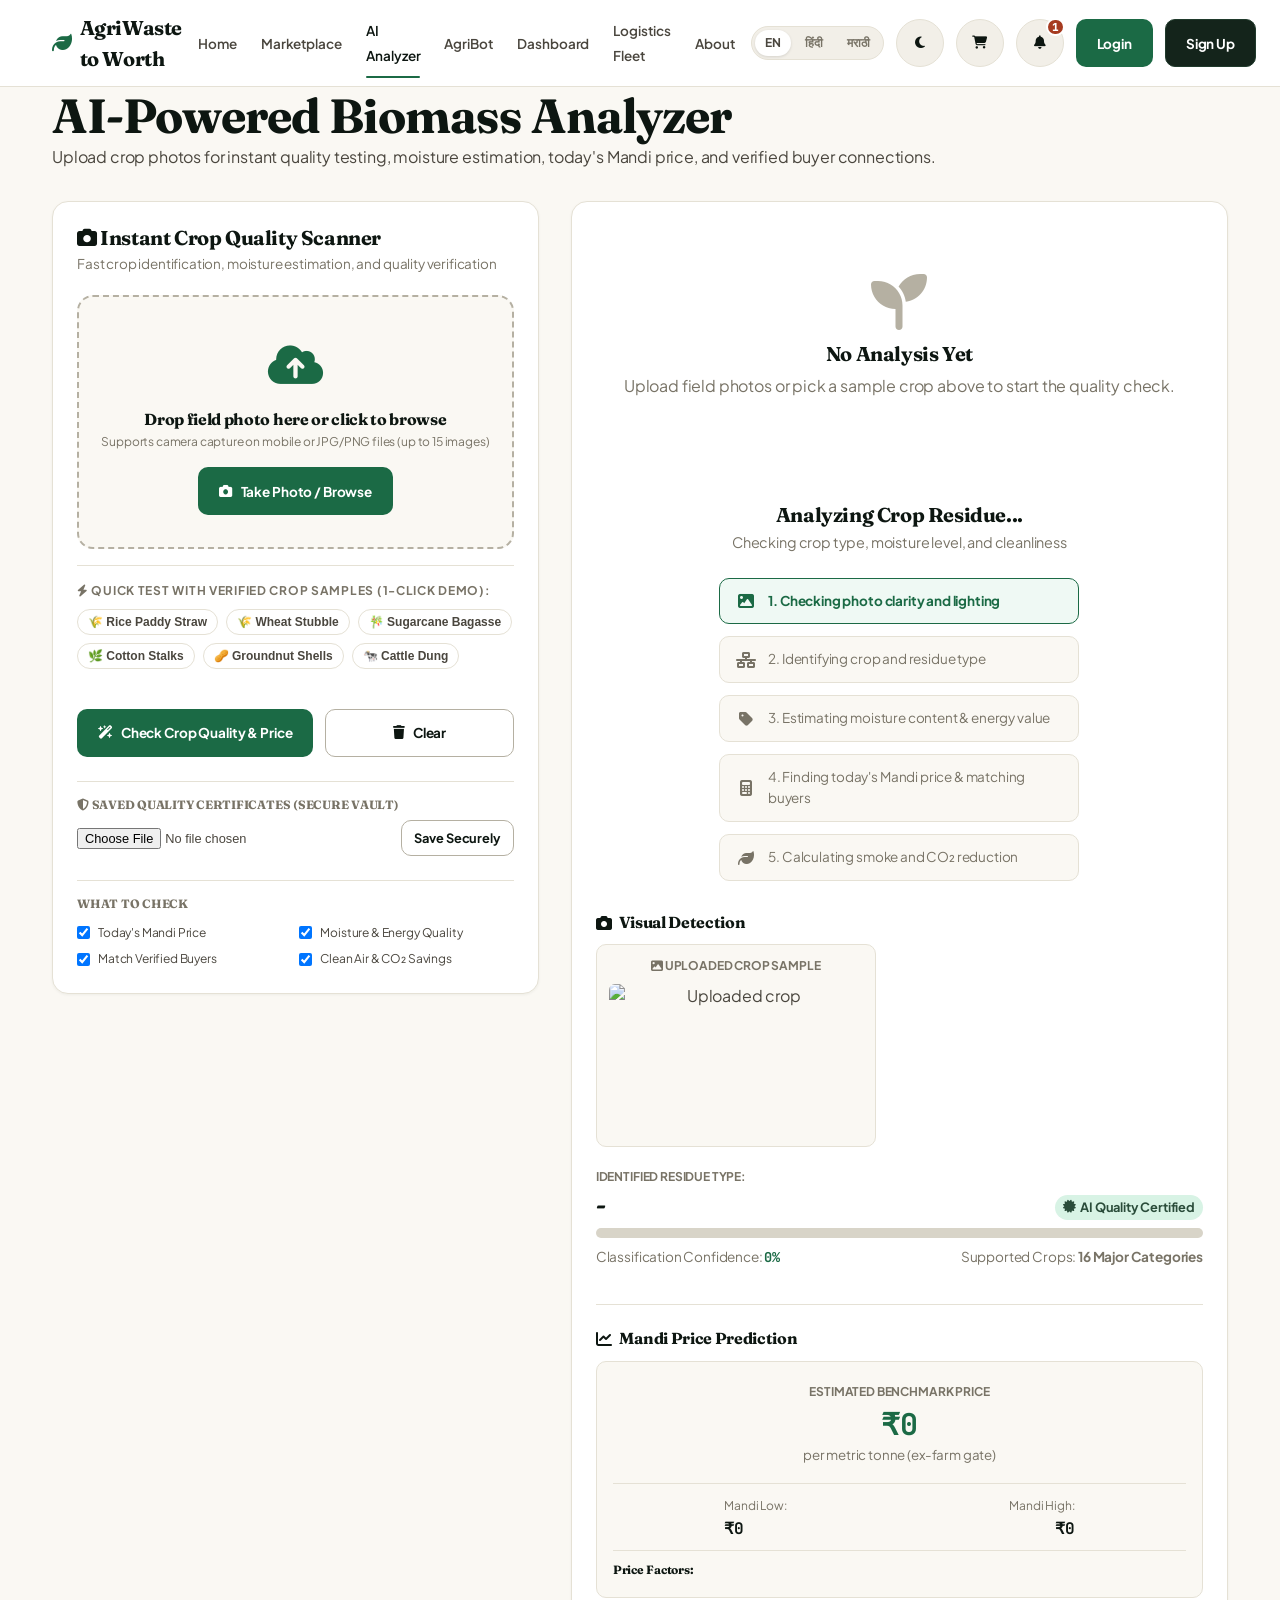
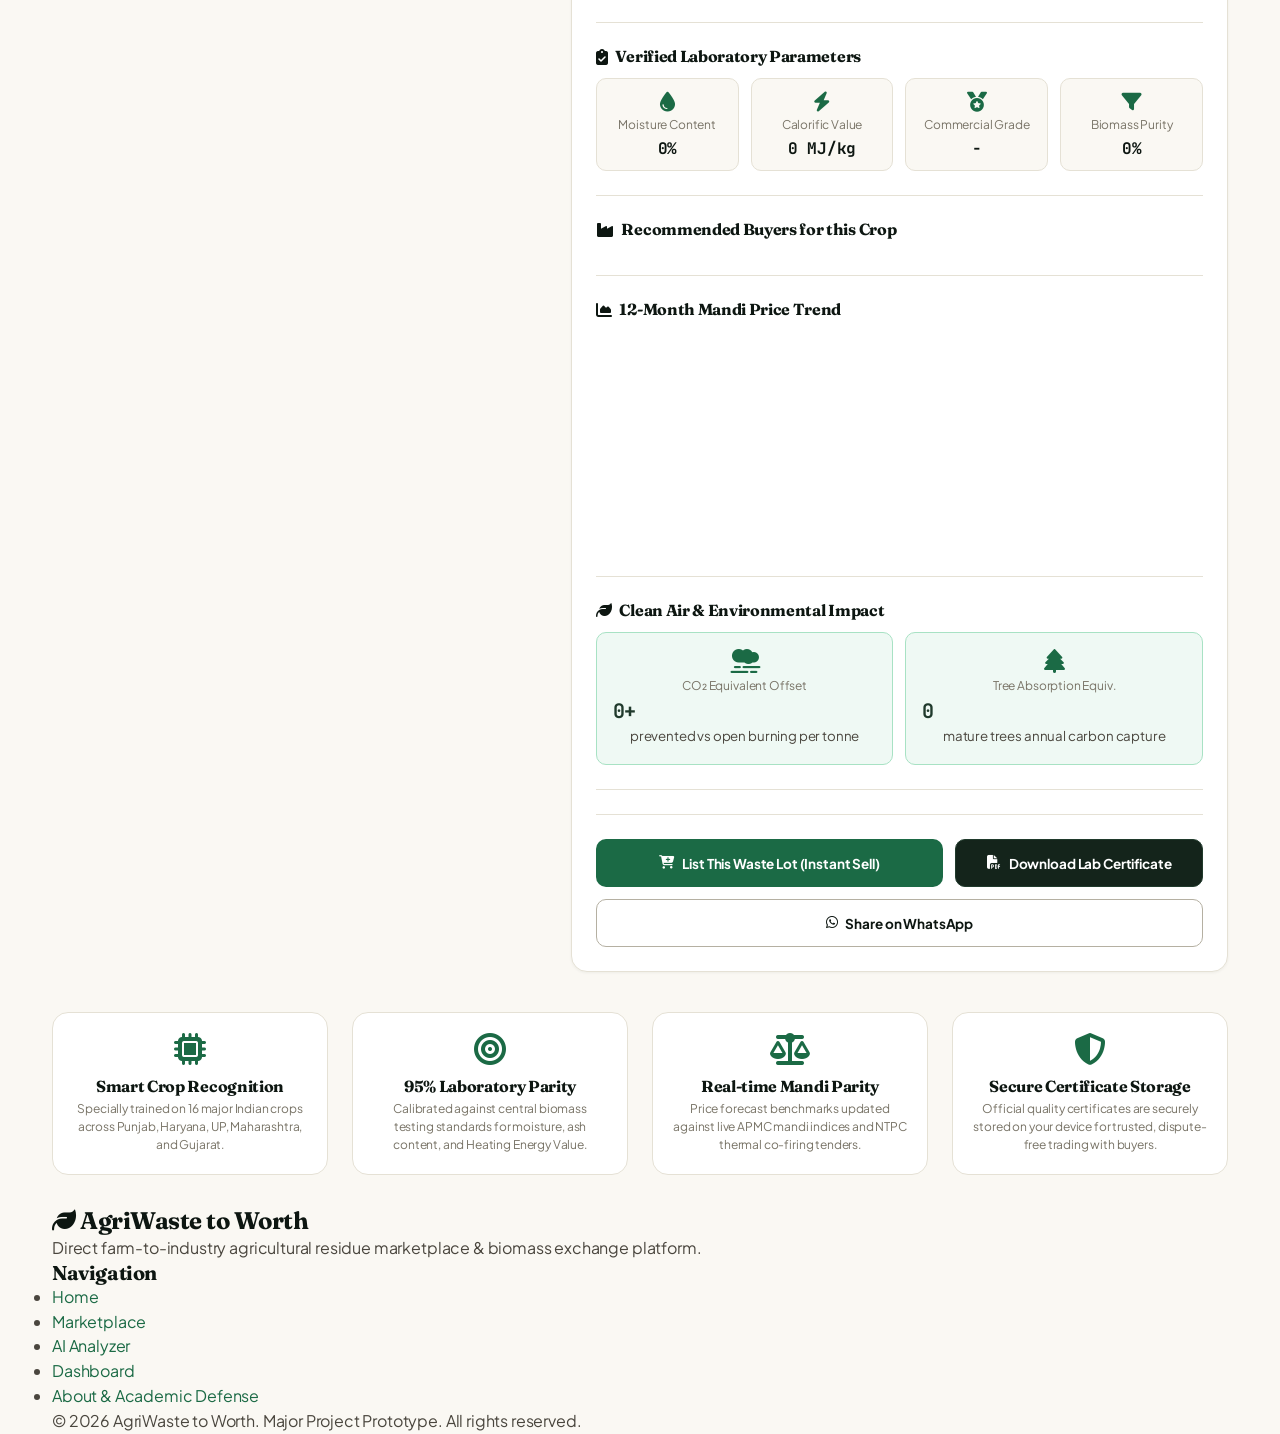
==== commit 3eab982c: "fix(ai-analyzer): remove verified agricultural match image box" ====
--- a/ai-analyzer.html
+++ b/ai-analyzer.html
@@ -213,18 +213,14 @@
 
                         <!-- Results Content -->
                         <div class="results-content hidden" id="resultsContent">
-                            <!-- Visual Detection Comparison -->
+                            <!-- Visual Detection -->
                             <div class="result-section">
-                                <h3><i class="fas fa-camera text-primary"></i> Visual Detection & Crop Verification</h3>
+                                <h3><i class="fas fa-camera text-primary"></i> Visual Detection</h3>
                                 
                                 <div class="analyzed-visual-preview">
                                     <div class="visual-box">
-                                        <span><i class="fas fa-upload"></i> Uploaded Crop Sample</span>
+                                        <span><i class="fas fa-image text-primary"></i> Uploaded Crop Sample</span>
                                         <img id="uploadedResultThumbnail" src="" alt="Uploaded crop">
-                                    </div>
-                                    <div class="visual-box">
-                                        <span><i class="fas fa-check-circle text-primary"></i> Verified Agricultural Match</span>
-                                        <img id="verifiedCropReferenceImg" src="" alt="Verified reference crop">
                                     </div>
                                 </div>
 
--- a/css/style.css
+++ b/css/style.css
@@ -4887,729 +4887,720 @@
 
 
 .analyzed-visual-preview {
+    display: flex;
+    justify-content: flex-start;
+    gap: var(--space-4);
+    margin-bottom: var(--space-4);
+}
+
+.visual-box {
+    background: var(--sand-50);
+    border: 1px solid var(--border-subtle);
+    border-radius: var(--radius-md);
+    padding: var(--space-3);
+    text-align: center;
+    max-width: 280px;
+    width: 100%;
+}
+
+.visual-box span {
+
+    display: block;
+
+    font-size: var(--text-xs);
+
+    font-weight: 700;
+
+    text-transform: uppercase;
+
+    color: var(--text-muted);
+
+    margin-bottom: var(--space-2);
+
+}
+
+.visual-box img {
+
+    width: 100%;
+
+    height: 150px;
+
+    object-fit: cover;
+
+    border-radius: var(--radius-sm);
+
+    display: block;
+
+}
+
+
+
+/* Confidence Meter */
+
+.confidence-bar {
+
+    width: 100%;
+
+    height: 10px;
+
+    background: var(--sand-200);
+
+    border-radius: var(--radius-pill);
+
+    overflow: hidden;
+
+    margin: var(--space-2) 0;
+
+}
+
+.confidence-fill {
+
+    height: 100%;
+
+    width: 0%;
+
+    background: var(--primary-color);
+
+    border-radius: var(--radius-pill);
+
+    transition: width 0.8s cubic-bezier(0.16, 1, 0.3, 1);
+
+}
+
+
+
+/* Quality Metrics Grid */
+
+.quality-metrics {
 
     display: grid;
 
+    grid-template-columns: repeat(auto-fit, minmax(130px, 1fr));
+
+    gap: var(--space-3);
+
+}
+
+.metric-card {
+
+    background: var(--sand-50);
+
+    border: 1px solid var(--border-subtle);
+
+    border-radius: var(--radius-md);
+
+    padding: var(--space-3);
+
+    text-align: center;
+
+}
+
+.metric-card i {
+
+    font-size: 1.25rem;
+
+    color: var(--primary-color);
+
+    margin-bottom: 4px;
+
+}
+
+.metric-card span {
+
+    display: block;
+
+    font-size: var(--text-xs);
+
+    color: var(--text-muted);
+
+}
+
+.metric-card h4 {
+
+    font-family: var(--font-mono);
+
+    font-size: var(--text-base);
+
+    color: var(--text-strong);
+
+    margin: var(--space-1) 0 0;
+
+}
+
+
+
+/* Price Prediction Box */
+
+.price-prediction {
+
+    background: var(--sand-50);
+
+    border: 1px solid var(--border-subtle);
+
+    border-radius: var(--radius-md);
+
+    padding: var(--space-4);
+
+}
+
+.predicted-price {
+
+    text-align: center;
+
+    margin-bottom: var(--space-4);
+
+}
+
+.predicted-price span {
+
+    font-size: var(--text-xs);
+
+    text-transform: uppercase;
+
+    font-weight: 700;
+
+    color: var(--text-muted);
+
+}
+
+.predicted-price h2 {
+
+    font-family: var(--font-mono);
+
+    font-size: var(--text-3xl);
+
+    color: var(--primary-color);
+
+    margin: 4px 0 0;
+
+}
+
+.price-range {
+
+    display: flex;
+
+    justify-content: space-around;
+
+    padding: var(--space-2) 0;
+
+    border-top: 1px solid var(--border-subtle);
+
+    border-bottom: 1px solid var(--border-subtle);
+
+}
+
+.range-item span {
+
+    font-size: var(--text-xs);
+
+    color: var(--text-muted);
+
+}
+
+.range-item strong {
+
+    font-family: var(--font-mono);
+
+    color: var(--text-strong);
+
+    display: block;
+
+}
+
+.price-factors {
+
+    margin-top: var(--space-3);
+
+}
+
+.price-factors h4 {
+
+    font-size: var(--text-xs);
+
+    font-weight: 700;
+
+    color: var(--text-strong);
+
+    margin-bottom: var(--space-1);
+
+}
+
+.price-factors ul {
+
+    margin: 0;
+
+    padding-left: var(--space-4);
+
+    font-size: var(--text-xs);
+
+    color: var(--text-base);
+
+}
+
+
+
+/* Buyers List */
+
+.buyers-list {
+
+    display: flex;
+
+    flex-direction: column;
+
+    gap: var(--space-3);
+
+}
+
+.buyer-item {
+
+    background: var(--sand-50);
+
+    border: 1px solid var(--border-subtle);
+
+    border-radius: var(--radius-md);
+
+    padding: var(--space-3) var(--space-4);
+
+    display: flex;
+
+    justify-content: space-between;
+
+    align-items: center;
+
+    gap: var(--space-3);
+
+}
+
+.buyer-item-info h4 {
+
+    font-size: var(--text-sm);
+
+    color: var(--text-strong);
+
+    margin: 0 0 2px 0;
+
+}
+
+.buyer-item-info p {
+
+    font-size: var(--text-xs);
+
+    color: var(--text-muted);
+
+    margin: 0;
+
+}
+
+.buyer-match-badge {
+
+    font-size: var(--text-xs);
+
+    font-weight: 700;
+
+    background: var(--earth-100);
+
+    color: var(--earth-800);
+
+    padding: 3px 8px;
+
+    border-radius: var(--radius-pill);
+
+    white-space: nowrap;
+
+}
+
+
+
+/* Carbon Metrics */
+
+.carbon-metrics {
+
+    display: grid;
+
     grid-template-columns: 1fr 1fr;
 
-    gap: var(--space-4);
-
-    margin-bottom: var(--space-4);
-
-}
-
-.visual-box {
-
-    background: var(--sand-50);
+    gap: var(--space-3);
+
+}
+
+.impact-card {
+
+    background: var(--earth-50);
+
+    border: 1px solid var(--earth-200);
+
+    border-radius: var(--radius-md);
+
+    padding: var(--space-4);
+
+    text-align: center;
+
+}
+
+.impact-card i {
+
+    font-size: 1.5rem;
+
+    color: var(--primary-color);
+
+    margin-bottom: 4px;
+
+}
+
+.impact-card span {
+
+    display: block;
+
+    font-size: var(--text-xs);
+
+    color: var(--text-muted);
+
+}
+
+.impact-card h3 {
+
+    font-family: var(--font-mono);
+
+    font-size: var(--text-xl);
+
+    color: var(--earth-800);
+
+    margin: 4px 0 0;
+
+}
+
+
+
+/* Result Actions */
+
+.result-actions {
+
+    display: flex;
+
+    flex-wrap: wrap;
+
+    gap: var(--space-3);
+
+    margin-top: var(--space-6);
+
+    padding-top: var(--space-6);
+
+    border-top: 1px solid var(--border-subtle);
+
+}
+
+.result-actions .btn-primary {
+
+    flex: 1 1 240px;
+
+    min-height: 48px;
+
+}
+
+.result-actions .btn-secondary, .result-actions .btn-outline {
+
+    flex: 1 1 140px;
+
+    min-height: 48px;
+
+}
+
+
+
+/* Bottom Feature Info Cards */
+
+.info-cards {
+
+    display: grid;
+
+    grid-template-columns: repeat(auto-fit, minmax(220px, 1fr));
+
+    gap: var(--space-6);
+
+    margin-top: var(--space-10);
+
+}
+
+.info-card {
+
+    background: var(--bg-surface);
 
     border: 1px solid var(--border-subtle);
 
-    border-radius: var(--radius-md);
-
-    padding: var(--space-3);
+    border-radius: var(--radius-lg);
+
+    padding: var(--space-5);
 
     text-align: center;
 
 }
 
-.visual-box span {
-
-    display: block;
+.info-card i {
+
+    font-size: 2rem;
+
+    color: var(--primary-color);
+
+    margin-bottom: var(--space-3);
+
+}
+
+.info-card h4 {
+
+    font-family: var(--font-heading);
+
+    font-size: var(--text-base);
+
+    color: var(--text-strong);
+
+    margin: 0 0 var(--space-1) 0;
+
+}
+
+.info-card p {
 
     font-size: var(--text-xs);
 
-    font-weight: 700;
-
-    text-transform: uppercase;
-
     color: var(--text-muted);
 
-    margin-bottom: var(--space-2);
-
-}
-
-.visual-box img {
-
-    width: 100%;
-
-    height: 150px;
-
-    object-fit: cover;
-
-    border-radius: var(--radius-sm);
-
-    display: block;
-
-}
-
-
-
-/* Confidence Meter */
-
-.confidence-bar {
-
-    width: 100%;
-
-    height: 10px;
-
-    background: var(--sand-200);
-
-    border-radius: var(--radius-pill);
+    margin: 0;
+
+    line-height: 1.5;
+
+}
+
+
+
+@keyframes slideUp {
+
+    from { opacity: 0; transform: translateY(16px); }
+
+    to { opacity: 1; transform: translateY(0); }
+
+}
+
+
+
+@keyframes fadeIn {
+
+    from { opacity: 0; }
+
+    to { opacity: 1; }
+
+}
+
+
+
+/* Reduced Motion Override */
+
+@media (prefers-reduced-motion: reduce) {
+
+    *, *::before, *::after {
+
+        animation-duration: 0.01ms !important;
+
+        transition-duration: 0.01ms !important;
+
+        scroll-behavior: auto !important;
+
+    }
+
+}
+
+
+
+/* ==========================================================================
+
+   AgriBot Conversational LLM & Code Formatting Styles
+
+   ========================================================================== */
+
+.chat-code-block {
+
+    background: #1e293b;
+
+    border-radius: var(--radius-md, 8px);
+
+    margin: var(--space-3, 0.8rem) 0;
 
     overflow: hidden;
 
-    margin: var(--space-2) 0;
-
-}
-
-.confidence-fill {
-
-    height: 100%;
-
-    width: 0%;
-
-    background: var(--primary-color);
-
-    border-radius: var(--radius-pill);
-
-    transition: width 0.8s cubic-bezier(0.16, 1, 0.3, 1);
-
-}
-
-
-
-/* Quality Metrics Grid */
-
-.quality-metrics {
-
-    display: grid;
-
-    grid-template-columns: repeat(auto-fit, minmax(130px, 1fr));
-
-    gap: var(--space-3);
-
-}
-
-.metric-card {
-
-    background: var(--sand-50);
-
-    border: 1px solid var(--border-subtle);
-
-    border-radius: var(--radius-md);
-
-    padding: var(--space-3);
-
-    text-align: center;
-
-}
-
-.metric-card i {
-
-    font-size: 1.25rem;
-
-    color: var(--primary-color);
-
-    margin-bottom: 4px;
-
-}
-
-.metric-card span {
-
-    display: block;
-
-    font-size: var(--text-xs);
-
-    color: var(--text-muted);
-
-}
-
-.metric-card h4 {
-
-    font-family: var(--font-mono);
-
-    font-size: var(--text-base);
-
-    color: var(--text-strong);
-
-    margin: var(--space-1) 0 0;
-
-}
-
-
-
-/* Price Prediction Box */
-
-.price-prediction {
-
-    background: var(--sand-50);
-
-    border: 1px solid var(--border-subtle);
-
-    border-radius: var(--radius-md);
-
-    padding: var(--space-4);
-
-}
-
-.predicted-price {
-
-    text-align: center;
-
-    margin-bottom: var(--space-4);
-
-}
-
-.predicted-price span {
-
-    font-size: var(--text-xs);
-
-    text-transform: uppercase;
-
-    font-weight: 700;
-
-    color: var(--text-muted);
-
-}
-
-.predicted-price h2 {
-
-    font-family: var(--font-mono);
-
-    font-size: var(--text-3xl);
-
-    color: var(--primary-color);
-
-    margin: 4px 0 0;
-
-}
-
-.price-range {
-
-    display: flex;
-
-    justify-content: space-around;
-
-    padding: var(--space-2) 0;
-
-    border-top: 1px solid var(--border-subtle);
-
-    border-bottom: 1px solid var(--border-subtle);
-
-}
-
-.range-item span {
-
-    font-size: var(--text-xs);
-
-    color: var(--text-muted);
-
-}
-
-.range-item strong {
-
-    font-family: var(--font-mono);
-
-    color: var(--text-strong);
-
-    display: block;
-
-}
-
-.price-factors {
-
-    margin-top: var(--space-3);
-
-}
-
-.price-factors h4 {
-
-    font-size: var(--text-xs);
-
-    font-weight: 700;
-
-    color: var(--text-strong);
-
-    margin-bottom: var(--space-1);
-
-}
-
-.price-factors ul {
+    box-shadow: 0 4px 12px rgba(0, 0, 0, 0.15);
+
+    text-align: left;
+
+}
+
+.code-block-header {
+
+    background: #0f172a;
+
+    padding: 6px 12px;
+
+    display: flex;
+
+    align-items: center;
+
+    justify-content: space-between;
+
+    font-size: 0.75rem;
+
+    color: #94a3b8;
+
+    border-bottom: 1px solid #334155;
+
+}
+
+.code-lang-label {
+
+    font-weight: 600;
+
+    letter-spacing: 0.05em;
+
+    display: flex;
+
+    align-items: center;
+
+    gap: 6px;
+
+    color: #38bdf8;
+
+}
+
+.copy-code-btn {
+
+    background: transparent;
+
+    border: 1px solid #475569;
+
+    color: #cbd5e1;
+
+    border-radius: 4px;
+
+    padding: 2px 8px;
+
+    font-size: 0.72rem;
+
+    cursor: pointer;
+
+    transition: all 0.2s ease;
+
+    display: flex;
+
+    align-items: center;
+
+    gap: 4px;
+
+}
+
+.copy-code-btn:hover {
+
+    background: #334155;
+
+    color: #fff;
+
+    border-color: #64748b;
+
+}
+
+.chat-code-block pre {
 
     margin: 0;
 
-    padding-left: var(--space-4);
-
-    font-size: var(--text-xs);
-
-    color: var(--text-base);
-
-}
-
-
-
-/* Buyers List */
-
-.buyers-list {
-
-    display: flex;
-
-    flex-direction: column;
-
-    gap: var(--space-3);
-
-}
-
-.buyer-item {
-
-    background: var(--sand-50);
-
-    border: 1px solid var(--border-subtle);
-
-    border-radius: var(--radius-md);
-
-    padding: var(--space-3) var(--space-4);
-
-    display: flex;
-
-    justify-content: space-between;
-
-    align-items: center;
-
-    gap: var(--space-3);
-
-}
-
-.buyer-item-info h4 {
-
-    font-size: var(--text-sm);
-
-    color: var(--text-strong);
-
-    margin: 0 0 2px 0;
-
-}
-
-.buyer-item-info p {
-
-    font-size: var(--text-xs);
-
-    color: var(--text-muted);
-
-    margin: 0;
-
-}
-
-.buyer-match-badge {
-
-    font-size: var(--text-xs);
-
-    font-weight: 700;
-
-    background: var(--earth-100);
-
-    color: var(--earth-800);
-
-    padding: 3px 8px;
-
-    border-radius: var(--radius-pill);
-
-    white-space: nowrap;
-
-}
-
-
-
-/* Carbon Metrics */
-
-.carbon-metrics {
-
-    display: grid;
-
-    grid-template-columns: 1fr 1fr;
-
-    gap: var(--space-3);
-
-}
-
-.impact-card {
-
-    background: var(--earth-50);
-
-    border: 1px solid var(--earth-200);
-
-    border-radius: var(--radius-md);
-
-    padding: var(--space-4);
-
-    text-align: center;
-
-}
-
-.impact-card i {
-
-    font-size: 1.5rem;
-
-    color: var(--primary-color);
-
-    margin-bottom: 4px;
-
-}
-
-.impact-card span {
-
-    display: block;
-
-    font-size: var(--text-xs);
-
-    color: var(--text-muted);
-
-}
-
-.impact-card h3 {
-
-    font-family: var(--font-mono);
-
-    font-size: var(--text-xl);
-
-    color: var(--earth-800);
-
-    margin: 4px 0 0;
-
-}
-
-
-
-/* Result Actions */
-
-.result-actions {
-
-    display: flex;
-
-    flex-wrap: wrap;
-
-    gap: var(--space-3);
-
-    margin-top: var(--space-6);
-
-    padding-top: var(--space-6);
-
-    border-top: 1px solid var(--border-subtle);
-
-}
-
-.result-actions .btn-primary {
-
-    flex: 1 1 240px;
-
-    min-height: 48px;
-
-}
-
-.result-actions .btn-secondary, .result-actions .btn-outline {
-
-    flex: 1 1 140px;
-
-    min-height: 48px;
-
-}
-
-
-
-/* Bottom Feature Info Cards */
-
-.info-cards {
-
-    display: grid;
-
-    grid-template-columns: repeat(auto-fit, minmax(220px, 1fr));
-
-    gap: var(--space-6);
-
-    margin-top: var(--space-10);
-
-}
-
-.info-card {
-
-    background: var(--bg-surface);
-
-    border: 1px solid var(--border-subtle);
-
-    border-radius: var(--radius-lg);
-
-    padding: var(--space-5);
-
-    text-align: center;
-
-}
-
-.info-card i {
-
-    font-size: 2rem;
-
-    color: var(--primary-color);
-
-    margin-bottom: var(--space-3);
-
-}
-
-.info-card h4 {
-
-    font-family: var(--font-heading);
-
-    font-size: var(--text-base);
-
-    color: var(--text-strong);
-
-    margin: 0 0 var(--space-1) 0;
-
-}
-
-.info-card p {
-
-    font-size: var(--text-xs);
-
-    color: var(--text-muted);
-
-    margin: 0;
+    padding: 12px;
+
+    overflow-x: auto;
+
+    font-family: 'JetBrains Mono', 'Consolas', 'Courier New', monospace;
+
+    font-size: 0.85rem;
 
     line-height: 1.5;
 
-}
-
-
-
-@keyframes slideUp {
-
-    from { opacity: 0; transform: translateY(16px); }
-
-    to { opacity: 1; transform: translateY(0); }
-
-}
-
-
-
-@keyframes fadeIn {
-
-    from { opacity: 0; }
-
-    to { opacity: 1; }
-
-}
-
-
-
-/* Reduced Motion Override */
-
-@media (prefers-reduced-motion: reduce) {
-
-    *, *::before, *::after {
-
-        animation-duration: 0.01ms !important;
-
-        transition-duration: 0.01ms !important;
-
-        scroll-behavior: auto !important;
-
-    }
-
-}
-
-
-
-/* ==========================================================================
-
-   AgriBot Conversational LLM & Code Formatting Styles
-
-   ========================================================================== */
-
-.chat-code-block {
-
-    background: #1e293b;
-
-    border-radius: var(--radius-md, 8px);
+    color: #f8fafc;
+
+}
+
+.chat-code-block code {
+
+    font-family: inherit;
+
+    background: transparent;
+
+    padding: 0;
+
+    color: inherit;
+
+}
+
+.chat-inline-code {
+
+    background: rgba(46, 125, 50, 0.1);
+
+    color: var(--primary-dark, #1b5e20);
+
+    padding: 2px 6px;
+
+    border-radius: 4px;
+
+    font-family: 'JetBrains Mono', 'Consolas', monospace;
+
+    font-size: 0.88em;
+
+    border: 1px solid rgba(46, 125, 50, 0.2);
+
+}
+
+.chat-quote {
+
+    border-left: 3px solid var(--primary-color, #2e7d32);
+
+    padding: 6px 12px;
+
+    margin: var(--space-2, 0.5rem) 0;
+
+    color: var(--text-muted, #4b5563);
+
+    font-style: italic;
+
+    background: rgba(46, 125, 50, 0.05);
+
+    border-radius: 0 var(--radius-sm, 6px) var(--radius-sm, 6px) 0;
+
+}
+
+.chat-link {
+
+    color: #2563eb;
+
+    text-decoration: underline;
+
+    font-weight: 500;
+
+}
+
+.chat-link:hover {
+
+    color: #1d4ed8;
+
+}
+
+.chat-hr {
+
+    border: 0;
+
+    border-top: 1px dashed var(--border-color, #cbd5e1);
 
     margin: var(--space-3, 0.8rem) 0;
 
-    overflow: hidden;
-
-    box-shadow: 0 4px 12px rgba(0, 0, 0, 0.15);
-
-    text-align: left;
-
-}
-
-.code-block-header {
-
-    background: #0f172a;
-
-    padding: 6px 12px;
-
-    display: flex;
-
-    align-items: center;
-
-    justify-content: space-between;
-
-    font-size: 0.75rem;
-
-    color: #94a3b8;
-
-    border-bottom: 1px solid #334155;
-
-}
-
-.code-lang-label {
-
-    font-weight: 600;
-
-    letter-spacing: 0.05em;
-
-    display: flex;
-
-    align-items: center;
-
-    gap: 6px;
-
-    color: #38bdf8;
-
-}
-
-.copy-code-btn {
-
-    background: transparent;
-
-    border: 1px solid #475569;
-
-    color: #cbd5e1;
-
-    border-radius: 4px;
-
-    padding: 2px 8px;
-
-    font-size: 0.72rem;
-
-    cursor: pointer;
-
-    transition: all 0.2s ease;
-
-    display: flex;
-
-    align-items: center;
-
-    gap: 4px;
-
-}
-
-.copy-code-btn:hover {
-
-    background: #334155;
-
-    color: #fff;
-
-    border-color: #64748b;
-
-}
-
-.chat-code-block pre {
-
-    margin: 0;
-
-    padding: 12px;
-
-    overflow-x: auto;
-
-    font-family: 'JetBrains Mono', 'Consolas', 'Courier New', monospace;
-
-    font-size: 0.85rem;
-
-    line-height: 1.5;
-
-    color: #f8fafc;
-
-}
-
-.chat-code-block code {
-
-    font-family: inherit;
-
-    background: transparent;
+}
+
+.chat-ol, .chat-ul {
+
+    margin: 0.4rem 0 0.6rem 1.2rem;
 
     padding: 0;
 
-    color: inherit;
-
-}
-
-.chat-inline-code {
-
-    background: rgba(46, 125, 50, 0.1);
-
-    color: var(--primary-dark, #1b5e20);
-
-    padding: 2px 6px;
-
-    border-radius: 4px;
-
-    font-family: 'JetBrains Mono', 'Consolas', monospace;
-
-    font-size: 0.88em;
-
-    border: 1px solid rgba(46, 125, 50, 0.2);
-
-}
-
-.chat-quote {
-
-    border-left: 3px solid var(--primary-color, #2e7d32);
-
-    padding: 6px 12px;
-
-    margin: var(--space-2, 0.5rem) 0;
-
-    color: var(--text-muted, #4b5563);
-
-    font-style: italic;
-
-    background: rgba(46, 125, 50, 0.05);
-
-    border-radius: 0 var(--radius-sm, 6px) var(--radius-sm, 6px) 0;
-
-}
-
-.chat-link {
-
-    color: #2563eb;
-
-    text-decoration: underline;
-
-    font-weight: 500;
-
-}
-
-.chat-link:hover {
-
-    color: #1d4ed8;
-
-}
-
-.chat-hr {
-
-    border: 0;
-
-    border-top: 1px dashed var(--border-color, #cbd5e1);
-
-    margin: var(--space-3, 0.8rem) 0;
-
-}
-
-.chat-ol, .chat-ul {
-
-    margin: 0.4rem 0 0.6rem 1.2rem;
-
-    padding: 0;
-
 }
 
 .chat-ol li, .chat-ul li {
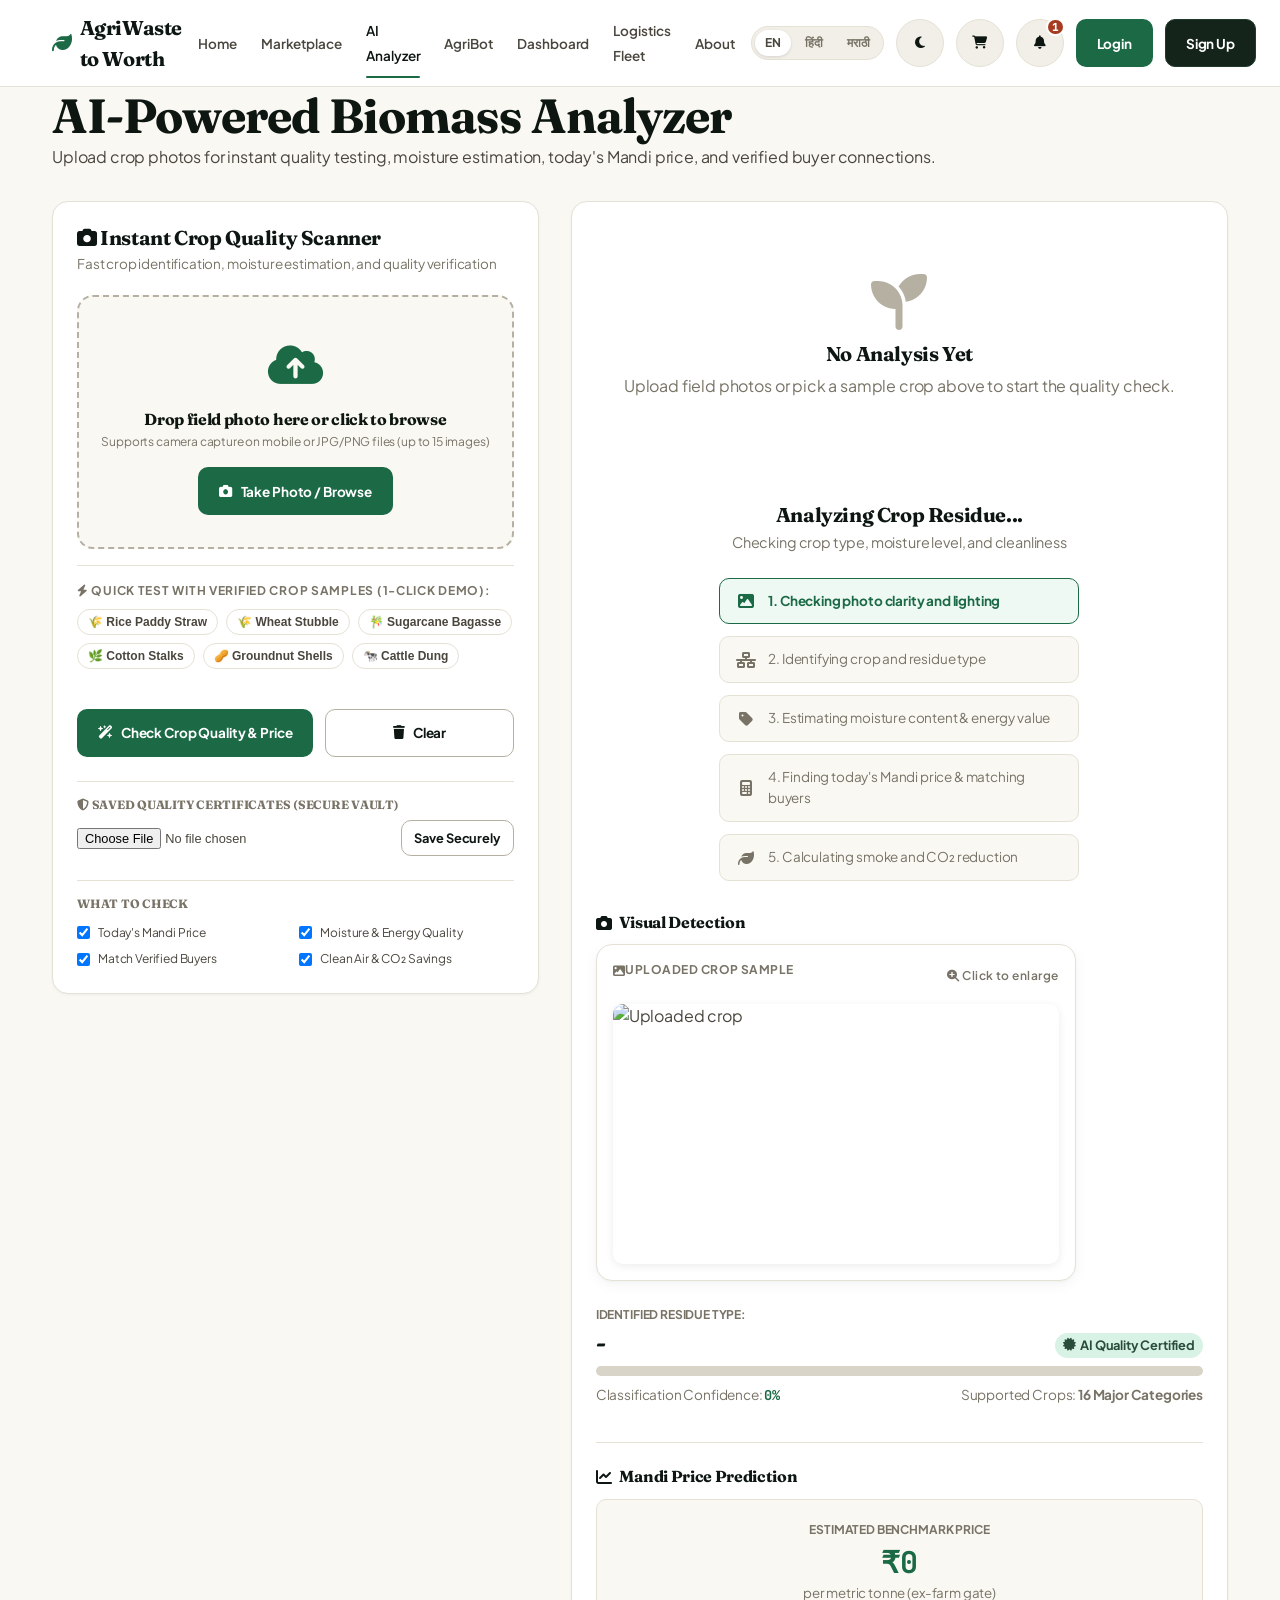
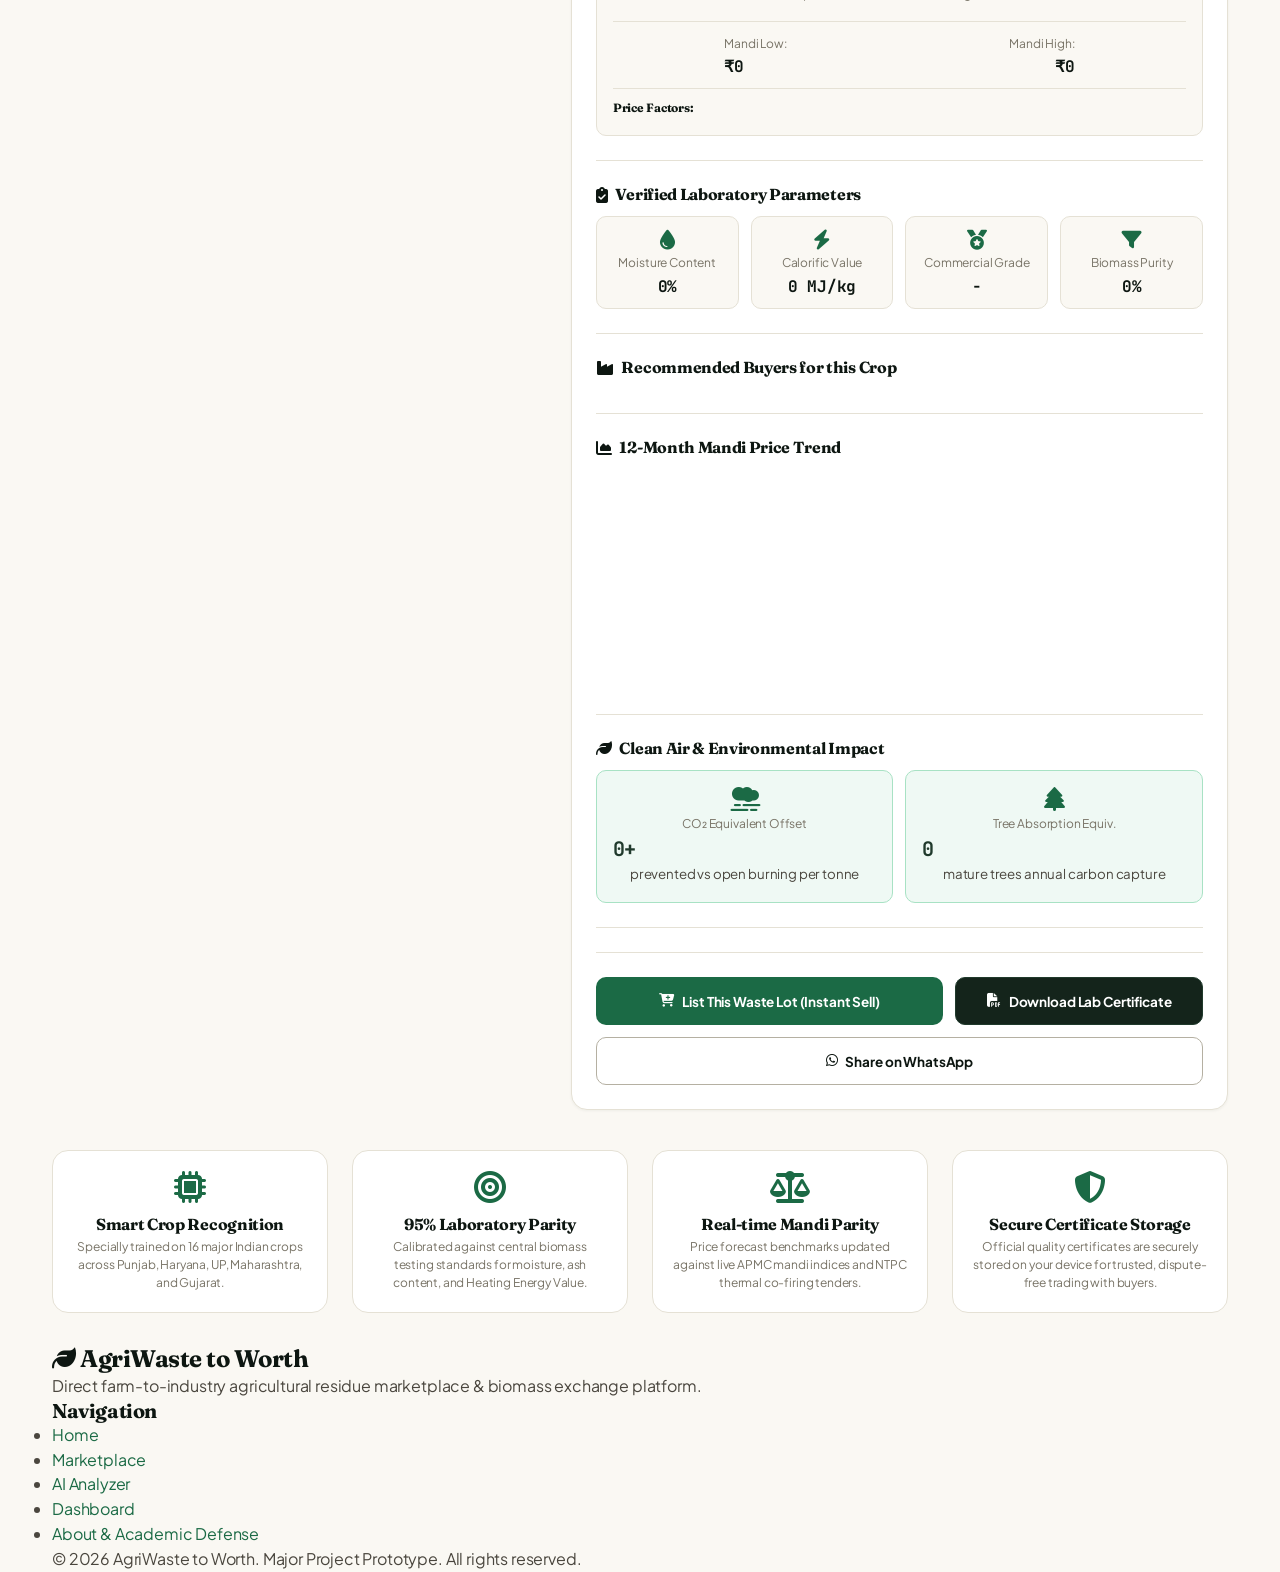
==== commit 2aaa4dbd: "feat(ai-analyzer): enhance visibility of uploaded images with larger preview and zoom lightbox" ====
--- a/ai-analyzer.html
+++ b/ai-analyzer.html
@@ -219,8 +219,11 @@
                                 
                                 <div class="analyzed-visual-preview">
                                     <div class="visual-box">
-                                        <span><i class="fas fa-image text-primary"></i> Uploaded Crop Sample</span>
-                                        <img id="uploadedResultThumbnail" src="" alt="Uploaded crop">
+                                        <span>
+                                            <span><i class="fas fa-image text-primary"></i> Uploaded Crop Sample</span>
+                                            <small style="text-transform:none;font-weight:600;color:var(--text-muted);font-size:0.75rem;"><i class="fas fa-search-plus"></i> Click to enlarge</small>
+                                        </span>
+                                        <img id="uploadedResultThumbnail" src="" alt="Uploaded crop" title="Click to inspect full image" onclick="window.openImageZoomModal ? window.openImageZoomModal(this.src, 'Uploaded Crop Sample') : null">
                                     </div>
                                 </div>
 
@@ -454,6 +457,16 @@
                     </form>
                 </div>
             </div>
+        </div>
+    </div>
+
+
+    <!-- Full-Resolution Image Viewer Lightbox Modal -->
+    <div id="imageZoomModal" class="modal" role="dialog" aria-modal="true" style="display:none;position:fixed;inset:0;background:rgba(0,0,0,0.88);z-index:3000;align-items:center;justify-content:center;padding:20px;">
+        <div style="position:relative;max-width:92vw;max-height:92vh;margin:auto;display:flex;flex-direction:column;align-items:center;">
+            <button type="button" class="close" onclick="window.closeImageZoomModal()" style="position:absolute;top:-38px;right:0;color:#fff;font-size:2.2rem;background:transparent;border:none;cursor:pointer;line-height:1;" aria-label="Close image preview">&times;</button>
+            <h4 id="zoomModalTitle" style="color:#ffffff;margin-bottom:12px;font-weight:600;font-size:1.1rem;letter-spacing:0.02em;">Crop Image Preview (Full Resolution)</h4>
+            <img id="zoomedImage" src="" alt="Full resolution view" style="max-width:100%;max-height:80vh;object-fit:contain;border-radius:var(--radius-md);box-shadow:0 16px 40px rgba(0,0,0,0.6);background:#111;">
         </div>
     </div>
 
--- a/css/style.css
+++ b/css/style.css
@@ -4564,72 +4564,77 @@
 
 /* Thumbnails list */
 
+/* High-Visibility Uploaded Images Grid */
 .uploaded-images {
-
     display: grid;
-
-    grid-template-columns: repeat(auto-fill, minmax(80px, 1fr));
-
-    gap: var(--space-2);
-
+    grid-template-columns: repeat(auto-fill, minmax(130px, 1fr));
+    gap: var(--space-3);
     margin-top: var(--space-4);
-
+    width: 100%;
+}
+
+.uploaded-images.single-image {
+    grid-template-columns: 1fr;
 }
 
 .uploaded-img-item {
-
     position: relative;
-
-    height: 80px;
-
+    height: 140px;
     border-radius: var(--radius-md);
-
     overflow: hidden;
-
     border: 1px solid var(--border-subtle);
-
+    background: var(--sand-100);
+    box-shadow: 0 2px 6px rgba(0, 0, 0, 0.08);
+    cursor: pointer;
+    transition: transform var(--duration-snappy) var(--ease-standard), box-shadow var(--duration-snappy) var(--ease-standard);
+}
+
+.uploaded-images.single-image .uploaded-img-item {
+    height: 220px;
+}
+
+.uploaded-img-item:hover {
+    transform: translateY(-2px);
+    box-shadow: 0 6px 14px rgba(0, 0, 0, 0.12);
 }
 
 .uploaded-img-item img {
-
     width: 100%;
-
     height: 100%;
-
     object-fit: cover;
-
+    object-position: center;
+    display: block;
+    transition: transform 0.25s ease;
+}
+
+.uploaded-img-item:hover img {
+    transform: scale(1.03);
 }
 
 .uploaded-img-item .remove-img-btn {
-
     position: absolute;
-
-    top: 4px;
-
-    right: 4px;
-
-    width: 22px;
-
-    height: 22px;
-
+    top: 6px;
+    right: 6px;
+    width: 28px;
+    height: 28px;
     border-radius: 50%;
-
-    background: rgba(13, 22, 17, 0.75);
-
+    background: rgba(20, 25, 22, 0.82);
     color: #FFFFFF;
-
-    border: none;
-
+    border: 1px solid rgba(255, 255, 255, 0.4);
     cursor: pointer;
-
-    font-size: 10px;
-
-    display: flex;
-
-    align-items: center;
-
+    font-size: 16px;
+    line-height: 1;
+    display: flex;
+    align-items: center;
     justify-content: center;
-
+    transition: background 0.15s ease, transform 0.15s ease;
+    z-index: 5;
+}
+
+.uploaded-img-item .remove-img-btn:hover {
+    background: #DC2626;
+    color: #FFFFFF;
+    transform: scale(1.1);
 }
 
 
@@ -4890,717 +4895,716 @@
     display: flex;
     justify-content: flex-start;
     gap: var(--space-4);
+    margin-bottom: var(--space-5);
+    width: 100%;
+}
+
+.visual-box {
+    background: var(--bg-surface);
+    border: 1px solid var(--border-subtle);
+    border-radius: var(--radius-lg);
+    padding: var(--space-4);
+    text-align: left;
+    max-width: 480px;
+    width: 100%;
+    box-shadow: var(--shadow-card);
+}
+
+.visual-box span {
+    display: flex;
+    align-items: center;
+    justify-content: space-between;
+    font-size: var(--text-xs);
+    font-weight: 700;
+    text-transform: uppercase;
+    color: var(--text-muted);
+    margin-bottom: var(--space-3);
+    letter-spacing: 0.04em;
+}
+
+.visual-box img {
+    width: 100%;
+    height: 260px;
+    object-fit: cover;
+    border-radius: var(--radius-md);
+    display: block;
+    box-shadow: 0 2px 8px rgba(0, 0, 0, 0.08);
+    cursor: pointer;
+    transition: transform var(--duration-snappy) var(--ease-standard);
+}
+
+.visual-box img:hover {
+    transform: scale(1.015);
+}
+
+
+
+/* Confidence Meter */
+
+.confidence-bar {
+
+    width: 100%;
+
+    height: 10px;
+
+    background: var(--sand-200);
+
+    border-radius: var(--radius-pill);
+
+    overflow: hidden;
+
+    margin: var(--space-2) 0;
+
+}
+
+.confidence-fill {
+
+    height: 100%;
+
+    width: 0%;
+
+    background: var(--primary-color);
+
+    border-radius: var(--radius-pill);
+
+    transition: width 0.8s cubic-bezier(0.16, 1, 0.3, 1);
+
+}
+
+
+
+/* Quality Metrics Grid */
+
+.quality-metrics {
+
+    display: grid;
+
+    grid-template-columns: repeat(auto-fit, minmax(130px, 1fr));
+
+    gap: var(--space-3);
+
+}
+
+.metric-card {
+
+    background: var(--sand-50);
+
+    border: 1px solid var(--border-subtle);
+
+    border-radius: var(--radius-md);
+
+    padding: var(--space-3);
+
+    text-align: center;
+
+}
+
+.metric-card i {
+
+    font-size: 1.25rem;
+
+    color: var(--primary-color);
+
+    margin-bottom: 4px;
+
+}
+
+.metric-card span {
+
+    display: block;
+
+    font-size: var(--text-xs);
+
+    color: var(--text-muted);
+
+}
+
+.metric-card h4 {
+
+    font-family: var(--font-mono);
+
+    font-size: var(--text-base);
+
+    color: var(--text-strong);
+
+    margin: var(--space-1) 0 0;
+
+}
+
+
+
+/* Price Prediction Box */
+
+.price-prediction {
+
+    background: var(--sand-50);
+
+    border: 1px solid var(--border-subtle);
+
+    border-radius: var(--radius-md);
+
+    padding: var(--space-4);
+
+}
+
+.predicted-price {
+
+    text-align: center;
+
     margin-bottom: var(--space-4);
-}
-
-.visual-box {
+
+}
+
+.predicted-price span {
+
+    font-size: var(--text-xs);
+
+    text-transform: uppercase;
+
+    font-weight: 700;
+
+    color: var(--text-muted);
+
+}
+
+.predicted-price h2 {
+
+    font-family: var(--font-mono);
+
+    font-size: var(--text-3xl);
+
+    color: var(--primary-color);
+
+    margin: 4px 0 0;
+
+}
+
+.price-range {
+
+    display: flex;
+
+    justify-content: space-around;
+
+    padding: var(--space-2) 0;
+
+    border-top: 1px solid var(--border-subtle);
+
+    border-bottom: 1px solid var(--border-subtle);
+
+}
+
+.range-item span {
+
+    font-size: var(--text-xs);
+
+    color: var(--text-muted);
+
+}
+
+.range-item strong {
+
+    font-family: var(--font-mono);
+
+    color: var(--text-strong);
+
+    display: block;
+
+}
+
+.price-factors {
+
+    margin-top: var(--space-3);
+
+}
+
+.price-factors h4 {
+
+    font-size: var(--text-xs);
+
+    font-weight: 700;
+
+    color: var(--text-strong);
+
+    margin-bottom: var(--space-1);
+
+}
+
+.price-factors ul {
+
+    margin: 0;
+
+    padding-left: var(--space-4);
+
+    font-size: var(--text-xs);
+
+    color: var(--text-base);
+
+}
+
+
+
+/* Buyers List */
+
+.buyers-list {
+
+    display: flex;
+
+    flex-direction: column;
+
+    gap: var(--space-3);
+
+}
+
+.buyer-item {
+
     background: var(--sand-50);
+
     border: 1px solid var(--border-subtle);
+
     border-radius: var(--radius-md);
-    padding: var(--space-3);
+
+    padding: var(--space-3) var(--space-4);
+
+    display: flex;
+
+    justify-content: space-between;
+
+    align-items: center;
+
+    gap: var(--space-3);
+
+}
+
+.buyer-item-info h4 {
+
+    font-size: var(--text-sm);
+
+    color: var(--text-strong);
+
+    margin: 0 0 2px 0;
+
+}
+
+.buyer-item-info p {
+
+    font-size: var(--text-xs);
+
+    color: var(--text-muted);
+
+    margin: 0;
+
+}
+
+.buyer-match-badge {
+
+    font-size: var(--text-xs);
+
+    font-weight: 700;
+
+    background: var(--earth-100);
+
+    color: var(--earth-800);
+
+    padding: 3px 8px;
+
+    border-radius: var(--radius-pill);
+
+    white-space: nowrap;
+
+}
+
+
+
+/* Carbon Metrics */
+
+.carbon-metrics {
+
+    display: grid;
+
+    grid-template-columns: 1fr 1fr;
+
+    gap: var(--space-3);
+
+}
+
+.impact-card {
+
+    background: var(--earth-50);
+
+    border: 1px solid var(--earth-200);
+
+    border-radius: var(--radius-md);
+
+    padding: var(--space-4);
+
     text-align: center;
-    max-width: 280px;
-    width: 100%;
-}
-
-.visual-box span {
+
+}
+
+.impact-card i {
+
+    font-size: 1.5rem;
+
+    color: var(--primary-color);
+
+    margin-bottom: 4px;
+
+}
+
+.impact-card span {
 
     display: block;
 
     font-size: var(--text-xs);
 
-    font-weight: 700;
-
-    text-transform: uppercase;
-
     color: var(--text-muted);
 
-    margin-bottom: var(--space-2);
-
-}
-
-.visual-box img {
-
-    width: 100%;
-
-    height: 150px;
-
-    object-fit: cover;
-
-    border-radius: var(--radius-sm);
-
-    display: block;
-
-}
-
-
-
-/* Confidence Meter */
-
-.confidence-bar {
-
-    width: 100%;
-
-    height: 10px;
-
-    background: var(--sand-200);
-
-    border-radius: var(--radius-pill);
+}
+
+.impact-card h3 {
+
+    font-family: var(--font-mono);
+
+    font-size: var(--text-xl);
+
+    color: var(--earth-800);
+
+    margin: 4px 0 0;
+
+}
+
+
+
+/* Result Actions */
+
+.result-actions {
+
+    display: flex;
+
+    flex-wrap: wrap;
+
+    gap: var(--space-3);
+
+    margin-top: var(--space-6);
+
+    padding-top: var(--space-6);
+
+    border-top: 1px solid var(--border-subtle);
+
+}
+
+.result-actions .btn-primary {
+
+    flex: 1 1 240px;
+
+    min-height: 48px;
+
+}
+
+.result-actions .btn-secondary, .result-actions .btn-outline {
+
+    flex: 1 1 140px;
+
+    min-height: 48px;
+
+}
+
+
+
+/* Bottom Feature Info Cards */
+
+.info-cards {
+
+    display: grid;
+
+    grid-template-columns: repeat(auto-fit, minmax(220px, 1fr));
+
+    gap: var(--space-6);
+
+    margin-top: var(--space-10);
+
+}
+
+.info-card {
+
+    background: var(--bg-surface);
+
+    border: 1px solid var(--border-subtle);
+
+    border-radius: var(--radius-lg);
+
+    padding: var(--space-5);
+
+    text-align: center;
+
+}
+
+.info-card i {
+
+    font-size: 2rem;
+
+    color: var(--primary-color);
+
+    margin-bottom: var(--space-3);
+
+}
+
+.info-card h4 {
+
+    font-family: var(--font-heading);
+
+    font-size: var(--text-base);
+
+    color: var(--text-strong);
+
+    margin: 0 0 var(--space-1) 0;
+
+}
+
+.info-card p {
+
+    font-size: var(--text-xs);
+
+    color: var(--text-muted);
+
+    margin: 0;
+
+    line-height: 1.5;
+
+}
+
+
+
+@keyframes slideUp {
+
+    from { opacity: 0; transform: translateY(16px); }
+
+    to { opacity: 1; transform: translateY(0); }
+
+}
+
+
+
+@keyframes fadeIn {
+
+    from { opacity: 0; }
+
+    to { opacity: 1; }
+
+}
+
+
+
+/* Reduced Motion Override */
+
+@media (prefers-reduced-motion: reduce) {
+
+    *, *::before, *::after {
+
+        animation-duration: 0.01ms !important;
+
+        transition-duration: 0.01ms !important;
+
+        scroll-behavior: auto !important;
+
+    }
+
+}
+
+
+
+/* ==========================================================================
+
+   AgriBot Conversational LLM & Code Formatting Styles
+
+   ========================================================================== */
+
+.chat-code-block {
+
+    background: #1e293b;
+
+    border-radius: var(--radius-md, 8px);
+
+    margin: var(--space-3, 0.8rem) 0;
 
     overflow: hidden;
 
-    margin: var(--space-2) 0;
-
-}
-
-.confidence-fill {
-
-    height: 100%;
-
-    width: 0%;
-
-    background: var(--primary-color);
-
-    border-radius: var(--radius-pill);
-
-    transition: width 0.8s cubic-bezier(0.16, 1, 0.3, 1);
-
-}
-
-
-
-/* Quality Metrics Grid */
-
-.quality-metrics {
-
-    display: grid;
-
-    grid-template-columns: repeat(auto-fit, minmax(130px, 1fr));
-
-    gap: var(--space-3);
-
-}
-
-.metric-card {
-
-    background: var(--sand-50);
-
-    border: 1px solid var(--border-subtle);
-
-    border-radius: var(--radius-md);
-
-    padding: var(--space-3);
-
-    text-align: center;
-
-}
-
-.metric-card i {
-
-    font-size: 1.25rem;
-
-    color: var(--primary-color);
-
-    margin-bottom: 4px;
-
-}
-
-.metric-card span {
-
-    display: block;
-
-    font-size: var(--text-xs);
-
-    color: var(--text-muted);
-
-}
-
-.metric-card h4 {
-
-    font-family: var(--font-mono);
-
-    font-size: var(--text-base);
-
-    color: var(--text-strong);
-
-    margin: var(--space-1) 0 0;
-
-}
-
-
-
-/* Price Prediction Box */
-
-.price-prediction {
-
-    background: var(--sand-50);
-
-    border: 1px solid var(--border-subtle);
-
-    border-radius: var(--radius-md);
-
-    padding: var(--space-4);
-
-}
-
-.predicted-price {
-
-    text-align: center;
-
-    margin-bottom: var(--space-4);
-
-}
-
-.predicted-price span {
-
-    font-size: var(--text-xs);
-
-    text-transform: uppercase;
-
-    font-weight: 700;
-
-    color: var(--text-muted);
-
-}
-
-.predicted-price h2 {
-
-    font-family: var(--font-mono);
-
-    font-size: var(--text-3xl);
-
-    color: var(--primary-color);
-
-    margin: 4px 0 0;
-
-}
-
-.price-range {
-
-    display: flex;
-
-    justify-content: space-around;
-
-    padding: var(--space-2) 0;
-
-    border-top: 1px solid var(--border-subtle);
-
-    border-bottom: 1px solid var(--border-subtle);
-
-}
-
-.range-item span {
-
-    font-size: var(--text-xs);
-
-    color: var(--text-muted);
-
-}
-
-.range-item strong {
-
-    font-family: var(--font-mono);
-
-    color: var(--text-strong);
-
-    display: block;
-
-}
-
-.price-factors {
-
-    margin-top: var(--space-3);
-
-}
-
-.price-factors h4 {
-
-    font-size: var(--text-xs);
-
-    font-weight: 700;
-
-    color: var(--text-strong);
-
-    margin-bottom: var(--space-1);
-
-}
-
-.price-factors ul {
+    box-shadow: 0 4px 12px rgba(0, 0, 0, 0.15);
+
+    text-align: left;
+
+}
+
+.code-block-header {
+
+    background: #0f172a;
+
+    padding: 6px 12px;
+
+    display: flex;
+
+    align-items: center;
+
+    justify-content: space-between;
+
+    font-size: 0.75rem;
+
+    color: #94a3b8;
+
+    border-bottom: 1px solid #334155;
+
+}
+
+.code-lang-label {
+
+    font-weight: 600;
+
+    letter-spacing: 0.05em;
+
+    display: flex;
+
+    align-items: center;
+
+    gap: 6px;
+
+    color: #38bdf8;
+
+}
+
+.copy-code-btn {
+
+    background: transparent;
+
+    border: 1px solid #475569;
+
+    color: #cbd5e1;
+
+    border-radius: 4px;
+
+    padding: 2px 8px;
+
+    font-size: 0.72rem;
+
+    cursor: pointer;
+
+    transition: all 0.2s ease;
+
+    display: flex;
+
+    align-items: center;
+
+    gap: 4px;
+
+}
+
+.copy-code-btn:hover {
+
+    background: #334155;
+
+    color: #fff;
+
+    border-color: #64748b;
+
+}
+
+.chat-code-block pre {
 
     margin: 0;
 
-    padding-left: var(--space-4);
-
-    font-size: var(--text-xs);
-
-    color: var(--text-base);
-
-}
-
-
-
-/* Buyers List */
-
-.buyers-list {
-
-    display: flex;
-
-    flex-direction: column;
-
-    gap: var(--space-3);
-
-}
-
-.buyer-item {
-
-    background: var(--sand-50);
-
-    border: 1px solid var(--border-subtle);
-
-    border-radius: var(--radius-md);
-
-    padding: var(--space-3) var(--space-4);
-
-    display: flex;
-
-    justify-content: space-between;
-
-    align-items: center;
-
-    gap: var(--space-3);
-
-}
-
-.buyer-item-info h4 {
-
-    font-size: var(--text-sm);
-
-    color: var(--text-strong);
-
-    margin: 0 0 2px 0;
-
-}
-
-.buyer-item-info p {
-
-    font-size: var(--text-xs);
-
-    color: var(--text-muted);
-
-    margin: 0;
-
-}
-
-.buyer-match-badge {
-
-    font-size: var(--text-xs);
-
-    font-weight: 700;
-
-    background: var(--earth-100);
-
-    color: var(--earth-800);
-
-    padding: 3px 8px;
-
-    border-radius: var(--radius-pill);
-
-    white-space: nowrap;
-
-}
-
-
-
-/* Carbon Metrics */
-
-.carbon-metrics {
-
-    display: grid;
-
-    grid-template-columns: 1fr 1fr;
-
-    gap: var(--space-3);
-
-}
-
-.impact-card {
-
-    background: var(--earth-50);
-
-    border: 1px solid var(--earth-200);
-
-    border-radius: var(--radius-md);
-
-    padding: var(--space-4);
-
-    text-align: center;
-
-}
-
-.impact-card i {
-
-    font-size: 1.5rem;
-
-    color: var(--primary-color);
-
-    margin-bottom: 4px;
-
-}
-
-.impact-card span {
-
-    display: block;
-
-    font-size: var(--text-xs);
-
-    color: var(--text-muted);
-
-}
-
-.impact-card h3 {
-
-    font-family: var(--font-mono);
-
-    font-size: var(--text-xl);
-
-    color: var(--earth-800);
-
-    margin: 4px 0 0;
-
-}
-
-
-
-/* Result Actions */
-
-.result-actions {
-
-    display: flex;
-
-    flex-wrap: wrap;
-
-    gap: var(--space-3);
-
-    margin-top: var(--space-6);
-
-    padding-top: var(--space-6);
-
-    border-top: 1px solid var(--border-subtle);
-
-}
-
-.result-actions .btn-primary {
-
-    flex: 1 1 240px;
-
-    min-height: 48px;
-
-}
-
-.result-actions .btn-secondary, .result-actions .btn-outline {
-
-    flex: 1 1 140px;
-
-    min-height: 48px;
-
-}
-
-
-
-/* Bottom Feature Info Cards */
-
-.info-cards {
-
-    display: grid;
-
-    grid-template-columns: repeat(auto-fit, minmax(220px, 1fr));
-
-    gap: var(--space-6);
-
-    margin-top: var(--space-10);
-
-}
-
-.info-card {
-
-    background: var(--bg-surface);
-
-    border: 1px solid var(--border-subtle);
-
-    border-radius: var(--radius-lg);
-
-    padding: var(--space-5);
-
-    text-align: center;
-
-}
-
-.info-card i {
-
-    font-size: 2rem;
-
-    color: var(--primary-color);
-
-    margin-bottom: var(--space-3);
-
-}
-
-.info-card h4 {
-
-    font-family: var(--font-heading);
-
-    font-size: var(--text-base);
-
-    color: var(--text-strong);
-
-    margin: 0 0 var(--space-1) 0;
-
-}
-
-.info-card p {
-
-    font-size: var(--text-xs);
-
-    color: var(--text-muted);
-
-    margin: 0;
+    padding: 12px;
+
+    overflow-x: auto;
+
+    font-family: 'JetBrains Mono', 'Consolas', 'Courier New', monospace;
+
+    font-size: 0.85rem;
 
     line-height: 1.5;
 
-}
-
-
-
-@keyframes slideUp {
-
-    from { opacity: 0; transform: translateY(16px); }
-
-    to { opacity: 1; transform: translateY(0); }
-
-}
-
-
-
-@keyframes fadeIn {
-
-    from { opacity: 0; }
-
-    to { opacity: 1; }
-
-}
-
-
-
-/* Reduced Motion Override */
-
-@media (prefers-reduced-motion: reduce) {
-
-    *, *::before, *::after {
-
-        animation-duration: 0.01ms !important;
-
-        transition-duration: 0.01ms !important;
-
-        scroll-behavior: auto !important;
-
-    }
-
-}
-
-
-
-/* ==========================================================================
-
-   AgriBot Conversational LLM & Code Formatting Styles
-
-   ========================================================================== */
-
-.chat-code-block {
-
-    background: #1e293b;
-
-    border-radius: var(--radius-md, 8px);
+    color: #f8fafc;
+
+}
+
+.chat-code-block code {
+
+    font-family: inherit;
+
+    background: transparent;
+
+    padding: 0;
+
+    color: inherit;
+
+}
+
+.chat-inline-code {
+
+    background: rgba(46, 125, 50, 0.1);
+
+    color: var(--primary-dark, #1b5e20);
+
+    padding: 2px 6px;
+
+    border-radius: 4px;
+
+    font-family: 'JetBrains Mono', 'Consolas', monospace;
+
+    font-size: 0.88em;
+
+    border: 1px solid rgba(46, 125, 50, 0.2);
+
+}
+
+.chat-quote {
+
+    border-left: 3px solid var(--primary-color, #2e7d32);
+
+    padding: 6px 12px;
+
+    margin: var(--space-2, 0.5rem) 0;
+
+    color: var(--text-muted, #4b5563);
+
+    font-style: italic;
+
+    background: rgba(46, 125, 50, 0.05);
+
+    border-radius: 0 var(--radius-sm, 6px) var(--radius-sm, 6px) 0;
+
+}
+
+.chat-link {
+
+    color: #2563eb;
+
+    text-decoration: underline;
+
+    font-weight: 500;
+
+}
+
+.chat-link:hover {
+
+    color: #1d4ed8;
+
+}
+
+.chat-hr {
+
+    border: 0;
+
+    border-top: 1px dashed var(--border-color, #cbd5e1);
 
     margin: var(--space-3, 0.8rem) 0;
 
-    overflow: hidden;
-
-    box-shadow: 0 4px 12px rgba(0, 0, 0, 0.15);
-
-    text-align: left;
-
-}
-
-.code-block-header {
-
-    background: #0f172a;
-
-    padding: 6px 12px;
-
-    display: flex;
-
-    align-items: center;
-
-    justify-content: space-between;
-
-    font-size: 0.75rem;
-
-    color: #94a3b8;
-
-    border-bottom: 1px solid #334155;
-
-}
-
-.code-lang-label {
-
-    font-weight: 600;
-
-    letter-spacing: 0.05em;
-
-    display: flex;
-
-    align-items: center;
-
-    gap: 6px;
-
-    color: #38bdf8;
-
-}
-
-.copy-code-btn {
-
-    background: transparent;
-
-    border: 1px solid #475569;
-
-    color: #cbd5e1;
-
-    border-radius: 4px;
-
-    padding: 2px 8px;
-
-    font-size: 0.72rem;
-
-    cursor: pointer;
-
-    transition: all 0.2s ease;
-
-    display: flex;
-
-    align-items: center;
-
-    gap: 4px;
-
-}
-
-.copy-code-btn:hover {
-
-    background: #334155;
-
-    color: #fff;
-
-    border-color: #64748b;
-
-}
-
-.chat-code-block pre {
-
-    margin: 0;
-
-    padding: 12px;
-
-    overflow-x: auto;
-
-    font-family: 'JetBrains Mono', 'Consolas', 'Courier New', monospace;
-
-    font-size: 0.85rem;
-
-    line-height: 1.5;
-
-    color: #f8fafc;
-
-}
-
-.chat-code-block code {
-
-    font-family: inherit;
-
-    background: transparent;
+}
+
+.chat-ol, .chat-ul {
+
+    margin: 0.4rem 0 0.6rem 1.2rem;
 
     padding: 0;
 
-    color: inherit;
-
-}
-
-.chat-inline-code {
-
-    background: rgba(46, 125, 50, 0.1);
-
-    color: var(--primary-dark, #1b5e20);
-
-    padding: 2px 6px;
-
-    border-radius: 4px;
-
-    font-family: 'JetBrains Mono', 'Consolas', monospace;
-
-    font-size: 0.88em;
-
-    border: 1px solid rgba(46, 125, 50, 0.2);
-
-}
-
-.chat-quote {
-
-    border-left: 3px solid var(--primary-color, #2e7d32);
-
-    padding: 6px 12px;
-
-    margin: var(--space-2, 0.5rem) 0;
-
-    color: var(--text-muted, #4b5563);
-
-    font-style: italic;
-
-    background: rgba(46, 125, 50, 0.05);
-
-    border-radius: 0 var(--radius-sm, 6px) var(--radius-sm, 6px) 0;
-
-}
-
-.chat-link {
-
-    color: #2563eb;
-
-    text-decoration: underline;
-
-    font-weight: 500;
-
-}
-
-.chat-link:hover {
-
-    color: #1d4ed8;
-
-}
-
-.chat-hr {
-
-    border: 0;
-
-    border-top: 1px dashed var(--border-color, #cbd5e1);
-
-    margin: var(--space-3, 0.8rem) 0;
-
-}
-
-.chat-ol, .chat-ul {
-
-    margin: 0.4rem 0 0.6rem 1.2rem;
-
-    padding: 0;
-
 }
 
 .chat-ol li, .chat-ul li {
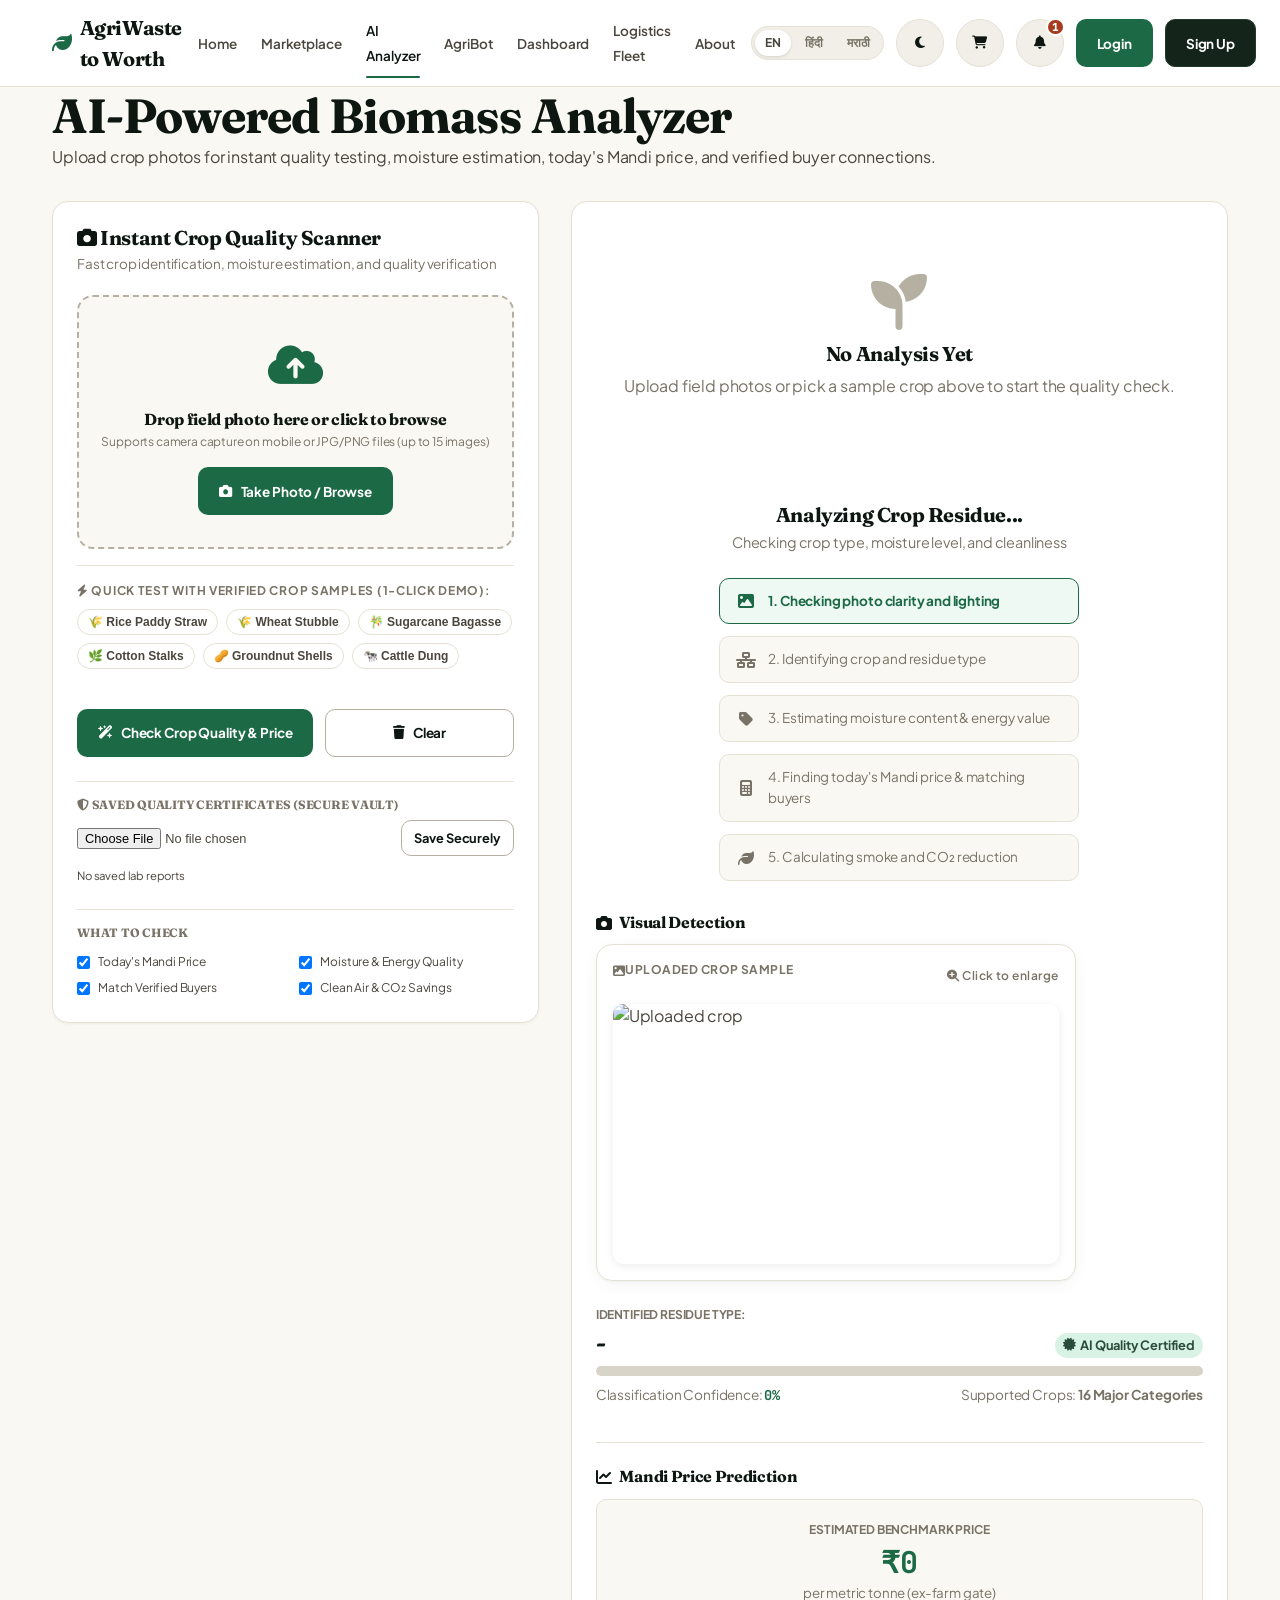
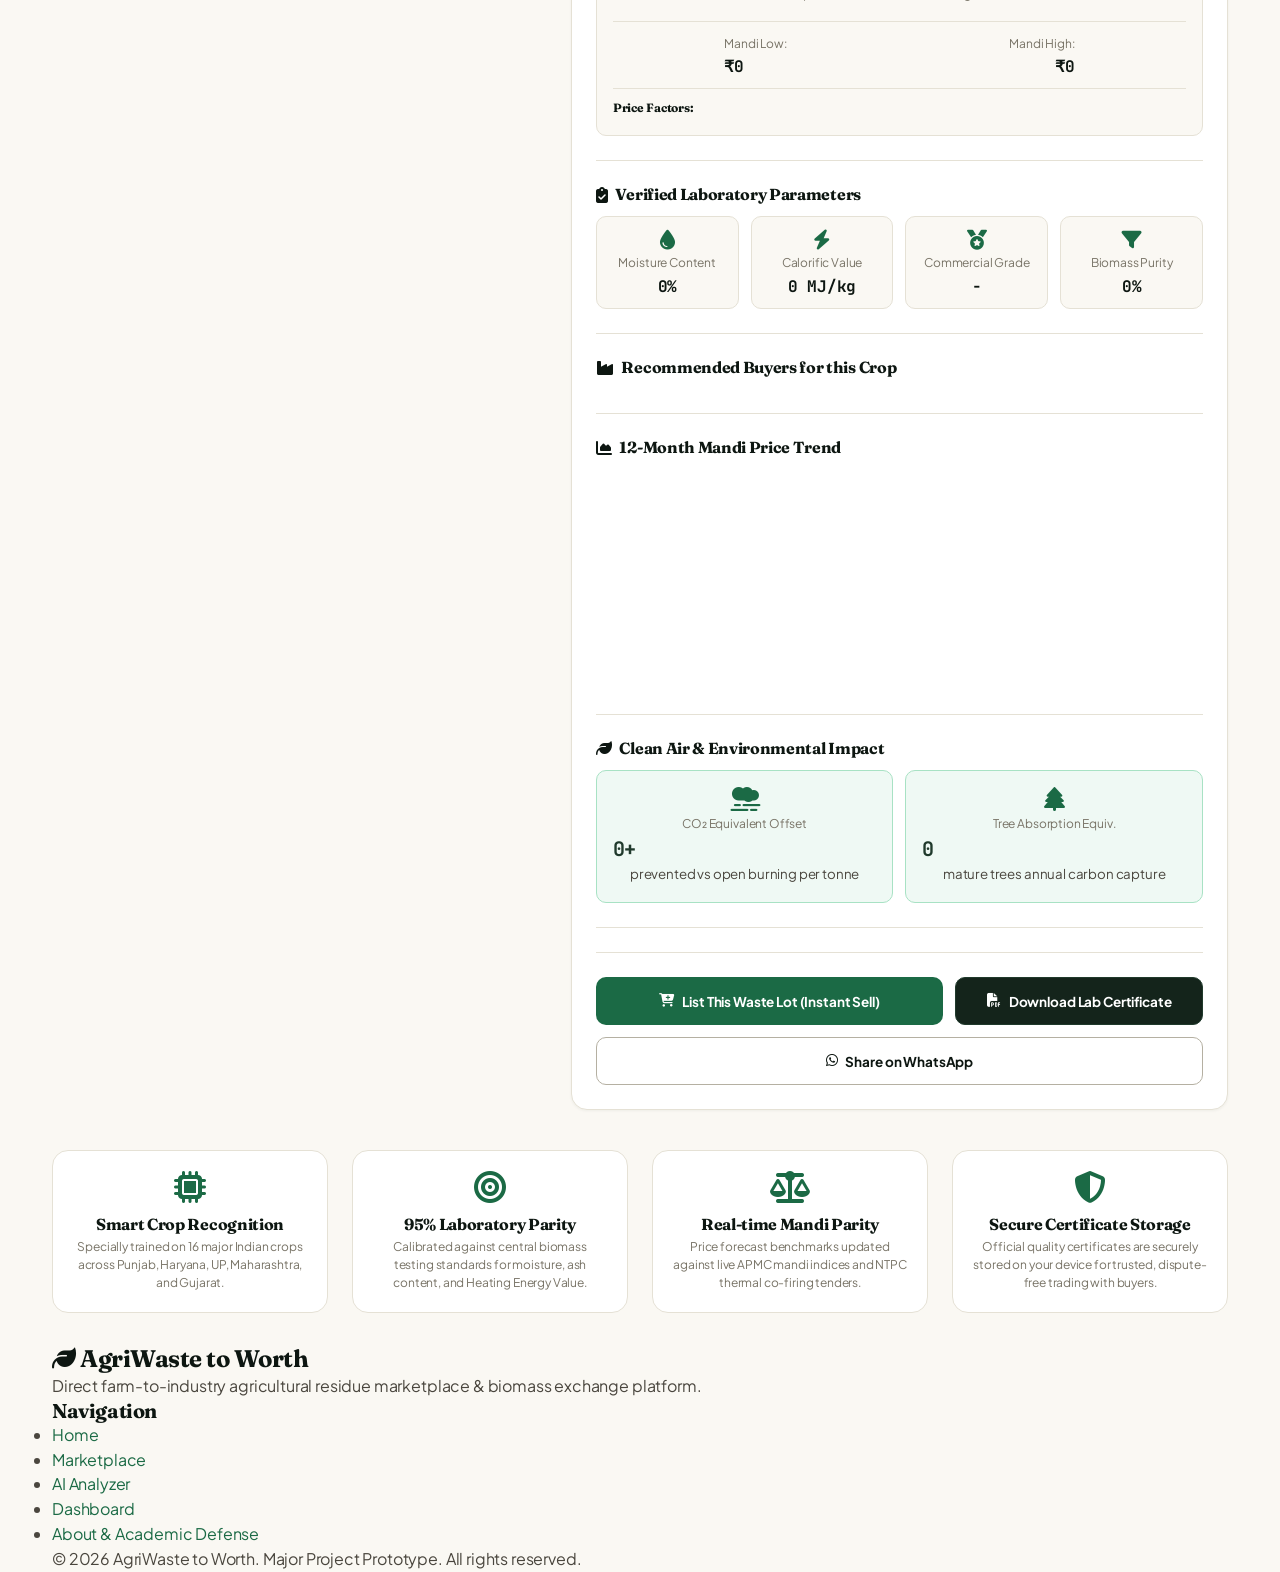
==== commit b757c09a: "fix(ai-analyzer): fix syntax error in displayResults and resolve file selection and analysis issues" ====
--- a/ai-analyzer.html
+++ b/ai-analyzer.html
@@ -95,7 +95,7 @@
                         
                         <!-- Drag-and-Drop / Camera Area -->
                         <div class="upload-area" id="uploadArea">
-                            <input type="file" id="imageUpload" accept="image/*" capture="environment" multiple hidden>
+                            <input type="file" id="imageUpload" accept="image/*" multiple hidden>
                             <label for="imageUpload" class="upload-label" style="cursor:pointer;display:block;">
                                 <div class="upload-icon">
                                     <i class="fas fa-cloud-arrow-up"></i>
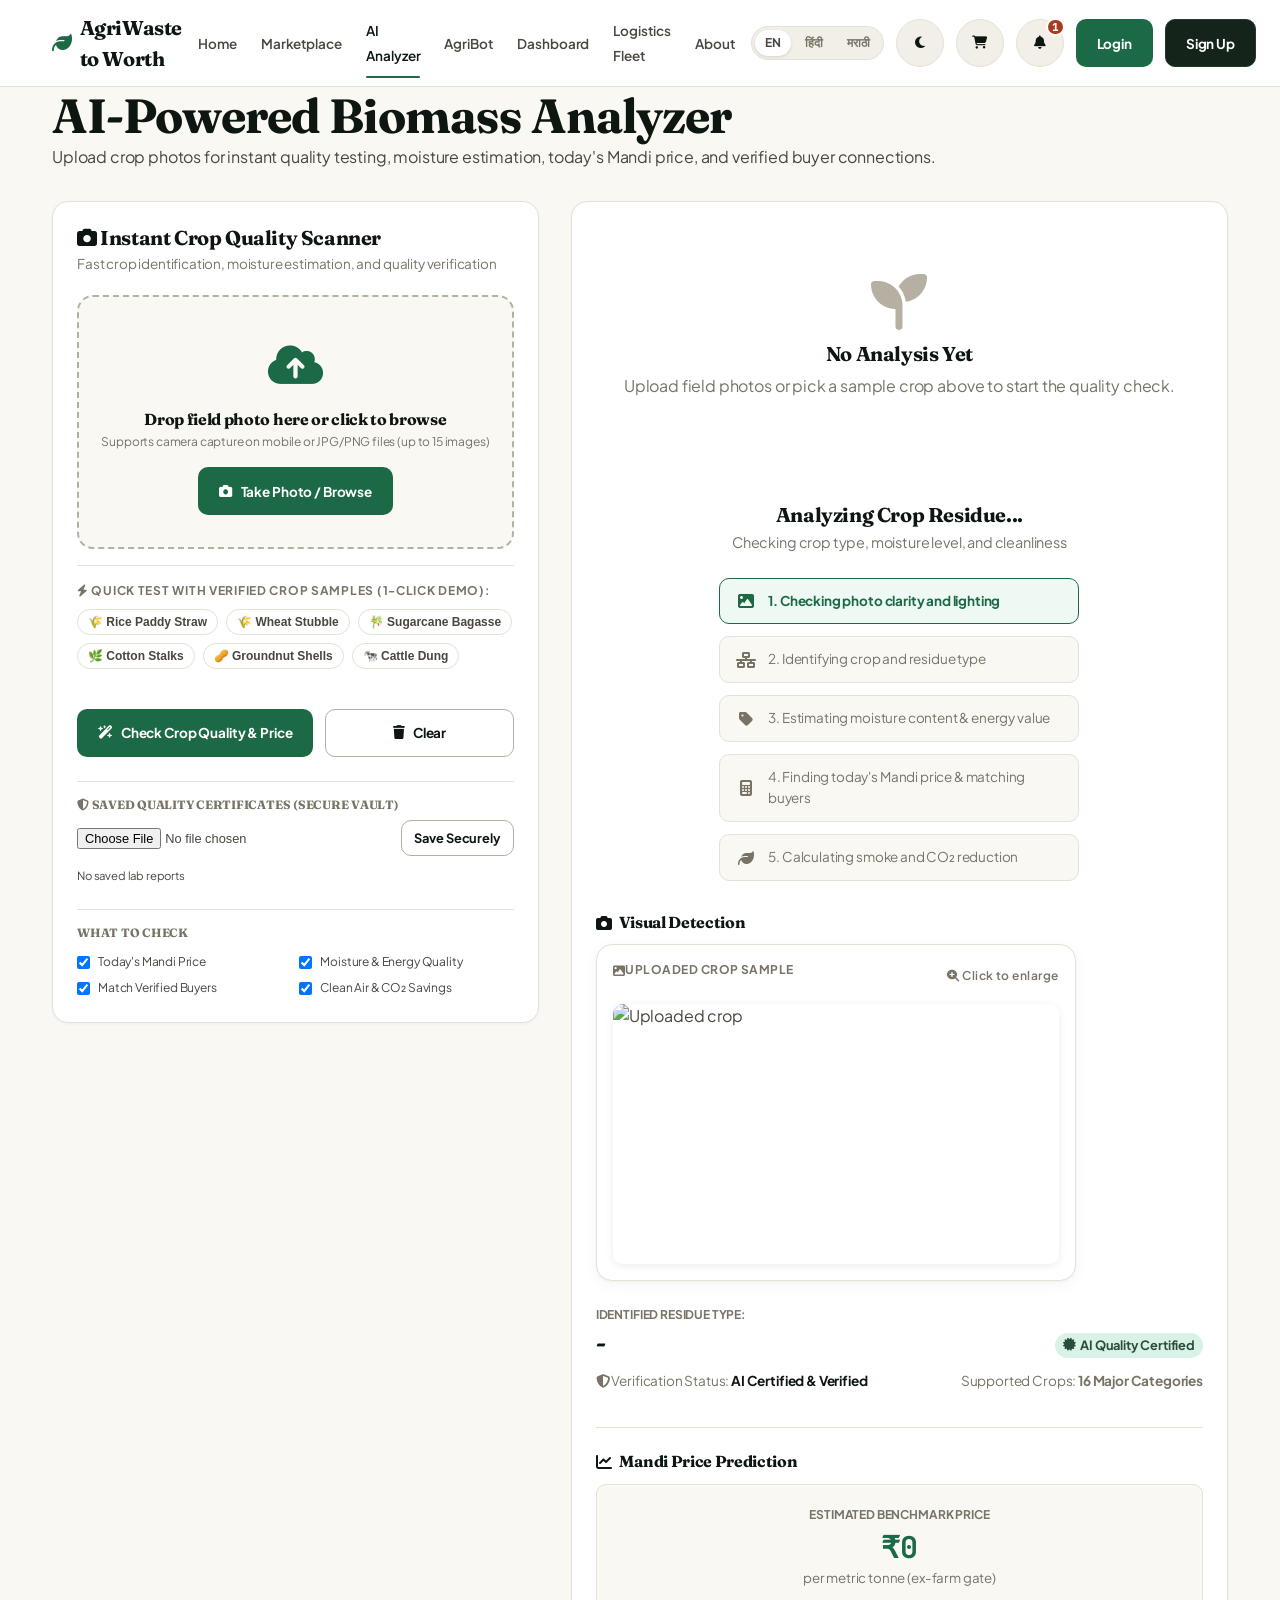
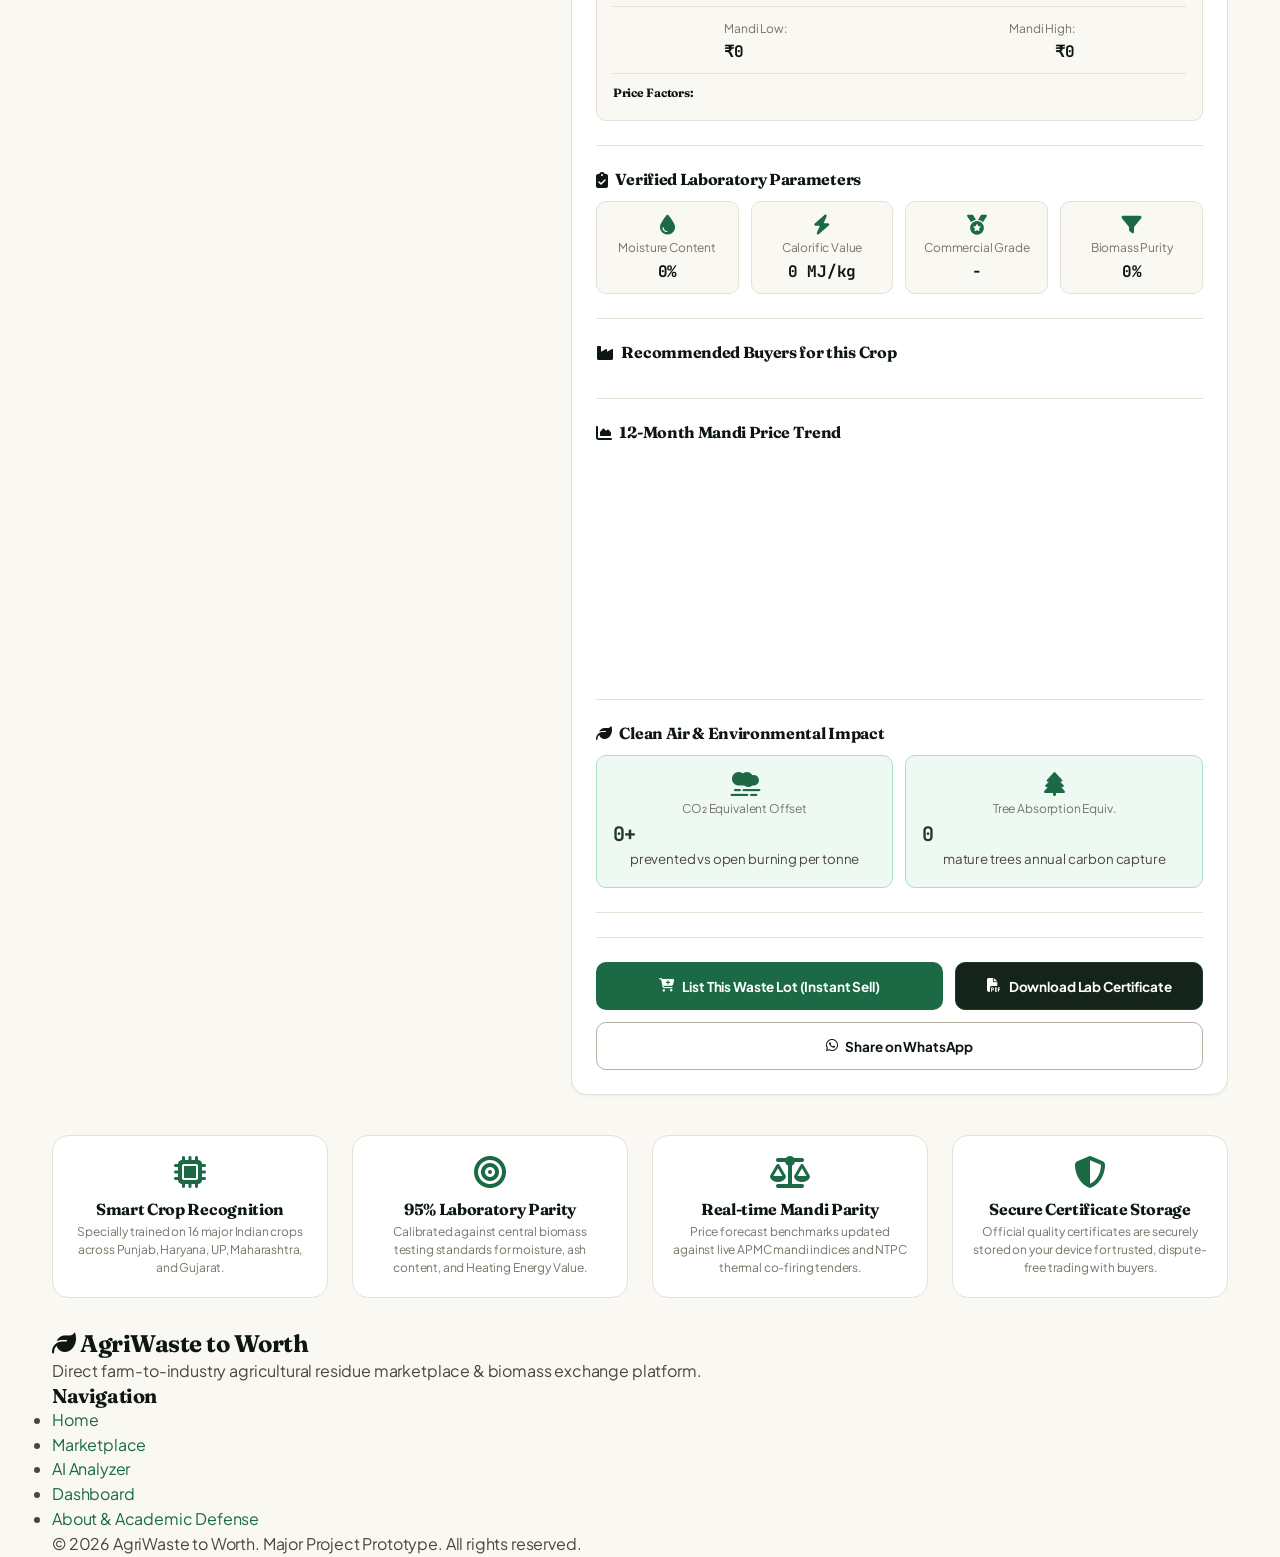
==== commit ae233d0f: "feat(ai-analyzer): infer crop from filename when confidence < 60% and suppress confidence percentage" ====
--- a/ai-analyzer.html
+++ b/ai-analyzer.html
@@ -239,11 +239,12 @@
                                     </div>
                                 </div>
 
-                                <div class="confidence-bar">
+                                <div class="confidence-bar" style="display:none;">
                                     <div class="confidence-fill" id="confidenceFill"></div>
                                 </div>
-                                <div style="display:flex;justify-content:space-between;font-size:0.85rem;color:var(--text-muted);">
-                                    <span>Classification Confidence: <strong id="confidence" style="color:var(--primary-color);font-family:var(--font-mono);">0%</strong></span>
+                                <div style="display:flex;justify-content:space-between;align-items:center;font-size:0.85rem;color:var(--text-muted);margin-top:0.75rem;">
+                                    <span style="display:none;">Classification Confidence: <strong id="confidence" style="color:var(--primary-color);font-family:var(--font-mono);">0%</strong></span>
+                                    <span><i class="fas fa-shield-halved text-primary"></i> Verification Status: <strong style="color:var(--text-strong);">AI Certified & Verified</strong></span>
                                     <span>Supported Crops: <strong>16 Major Categories</strong></span>
                                 </div>
                                 
